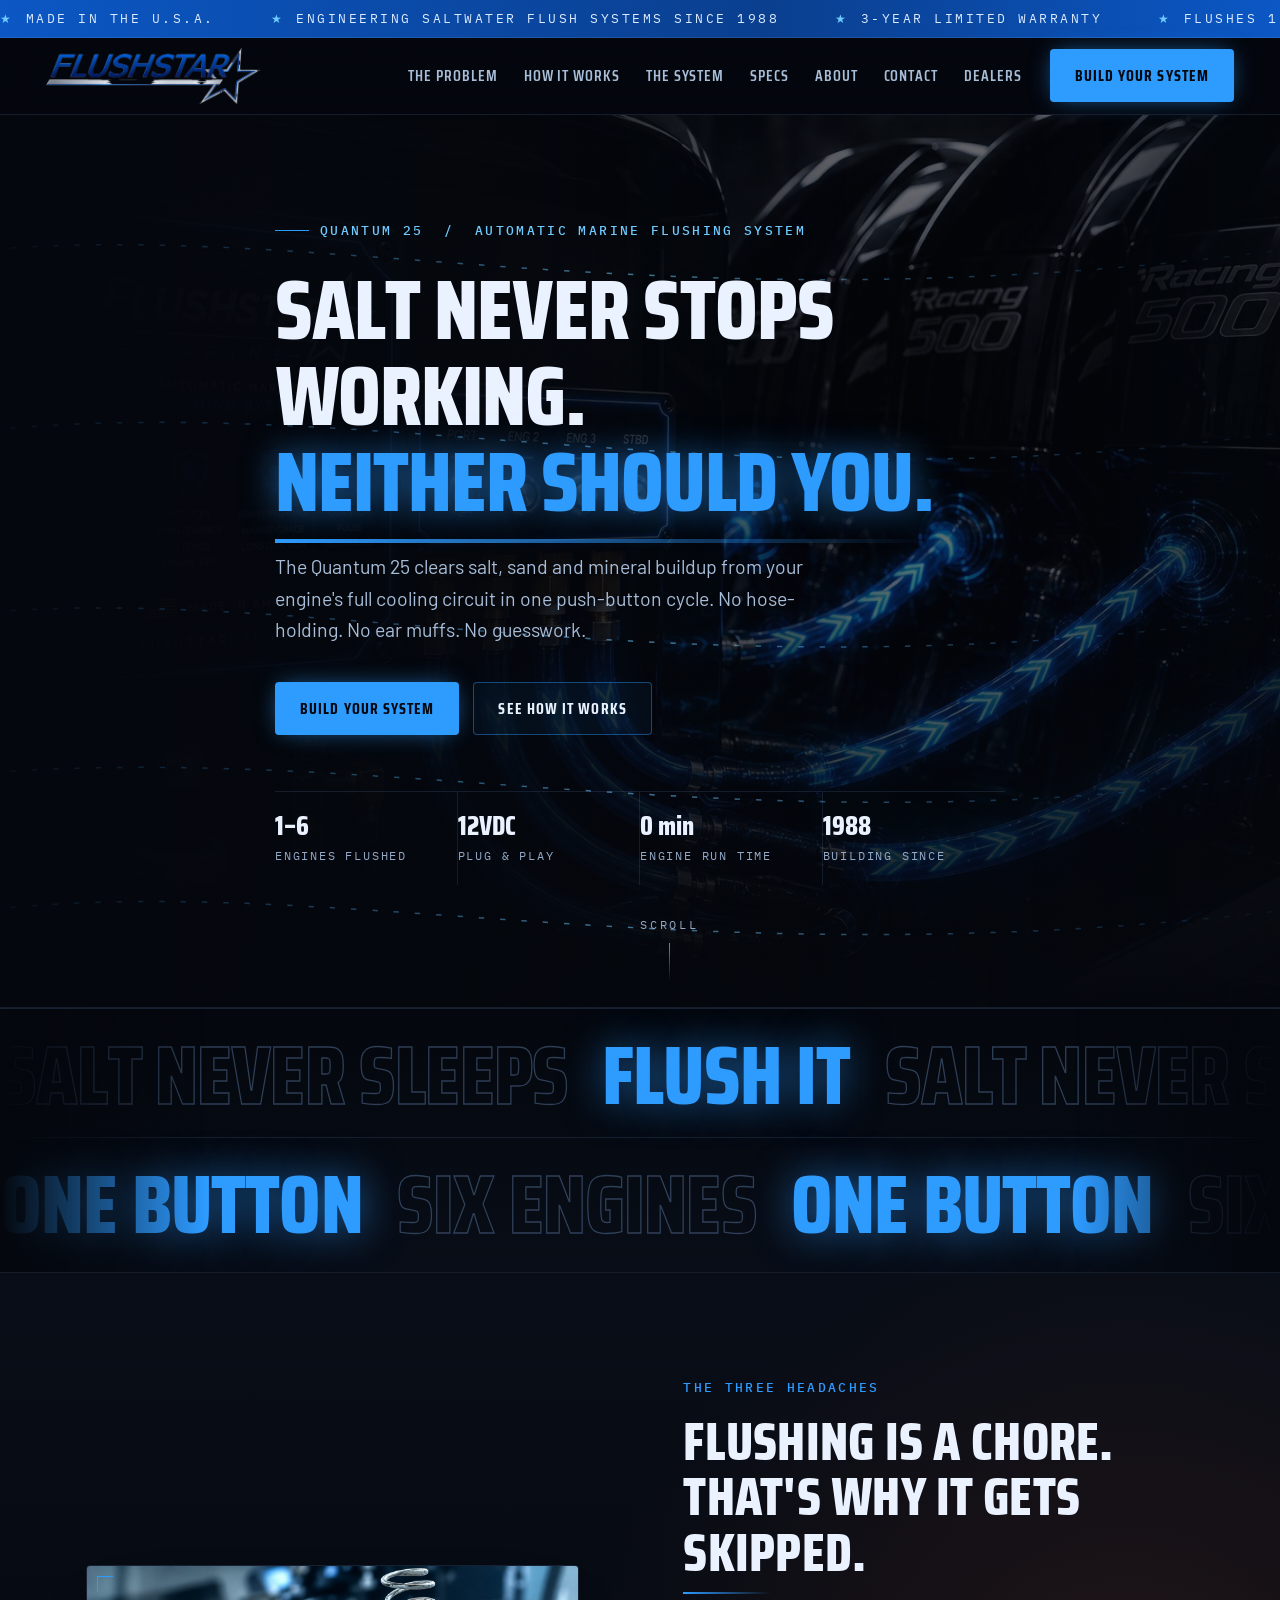
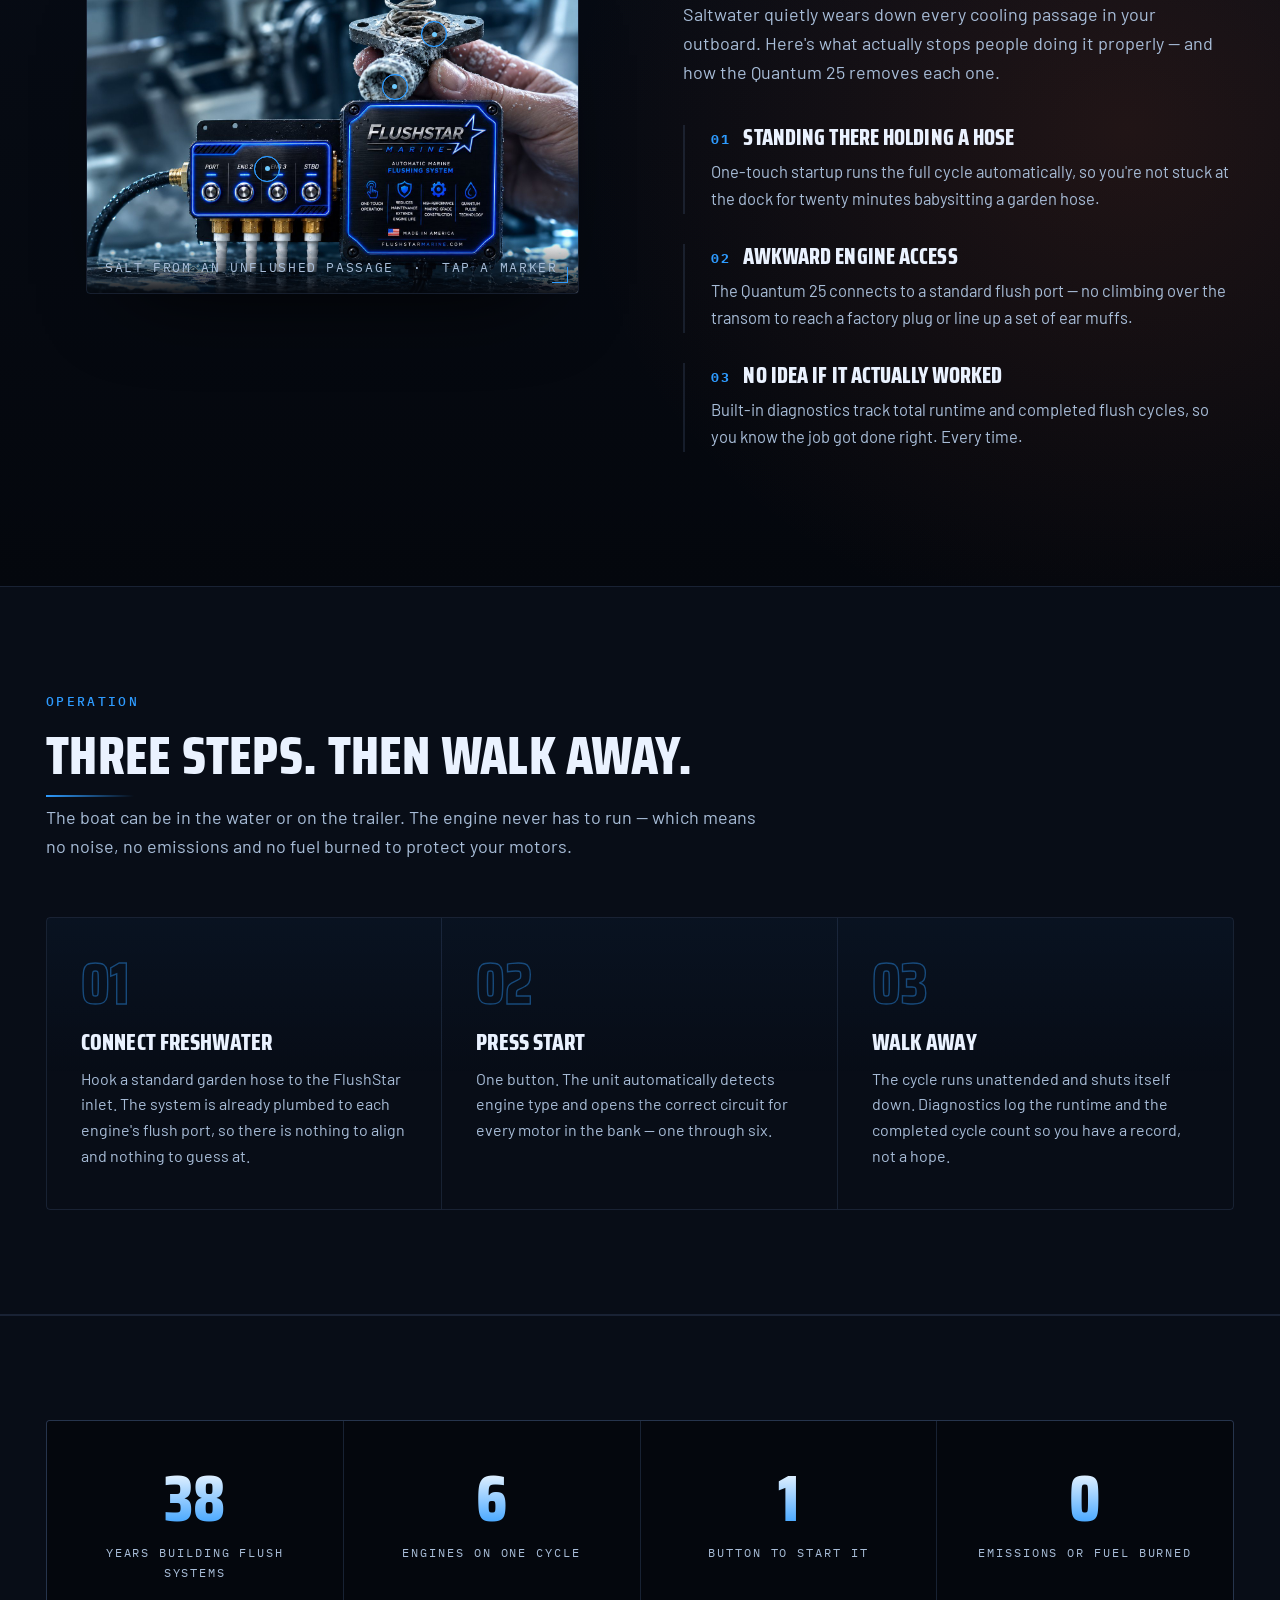
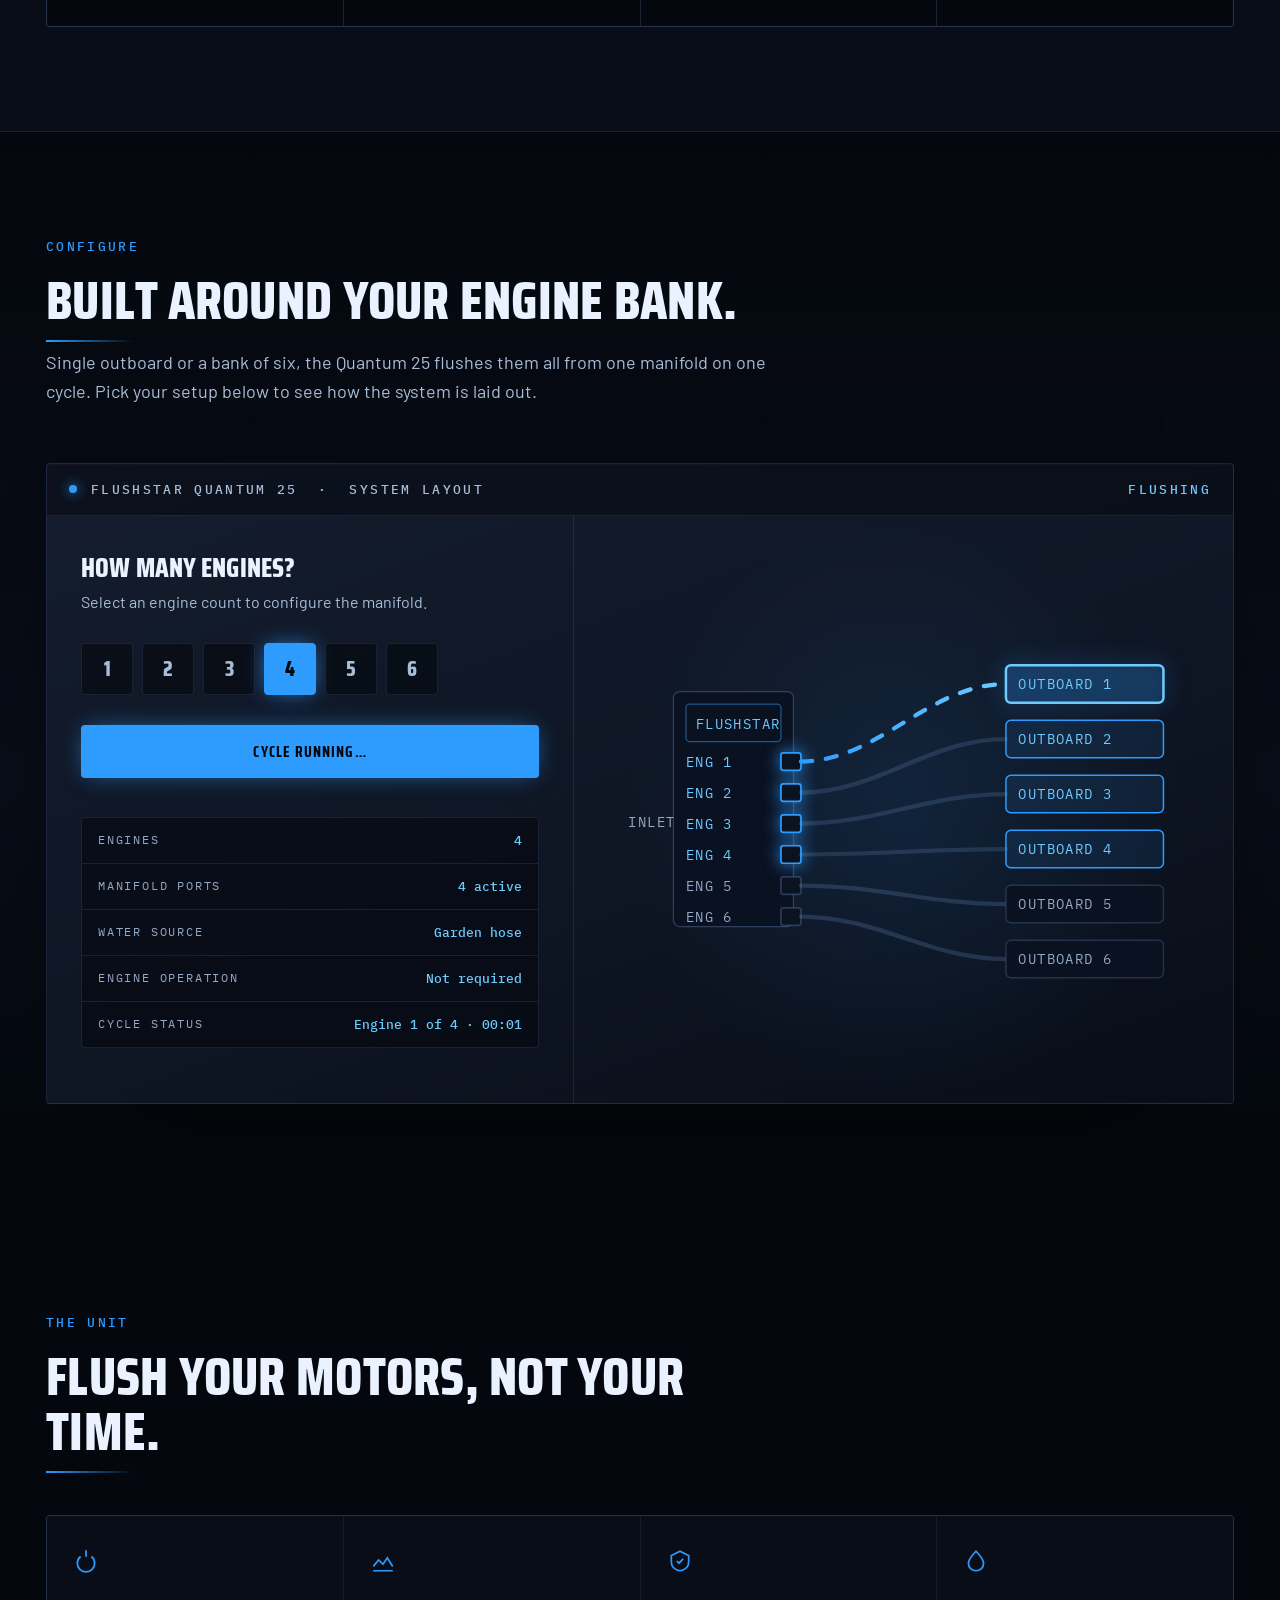
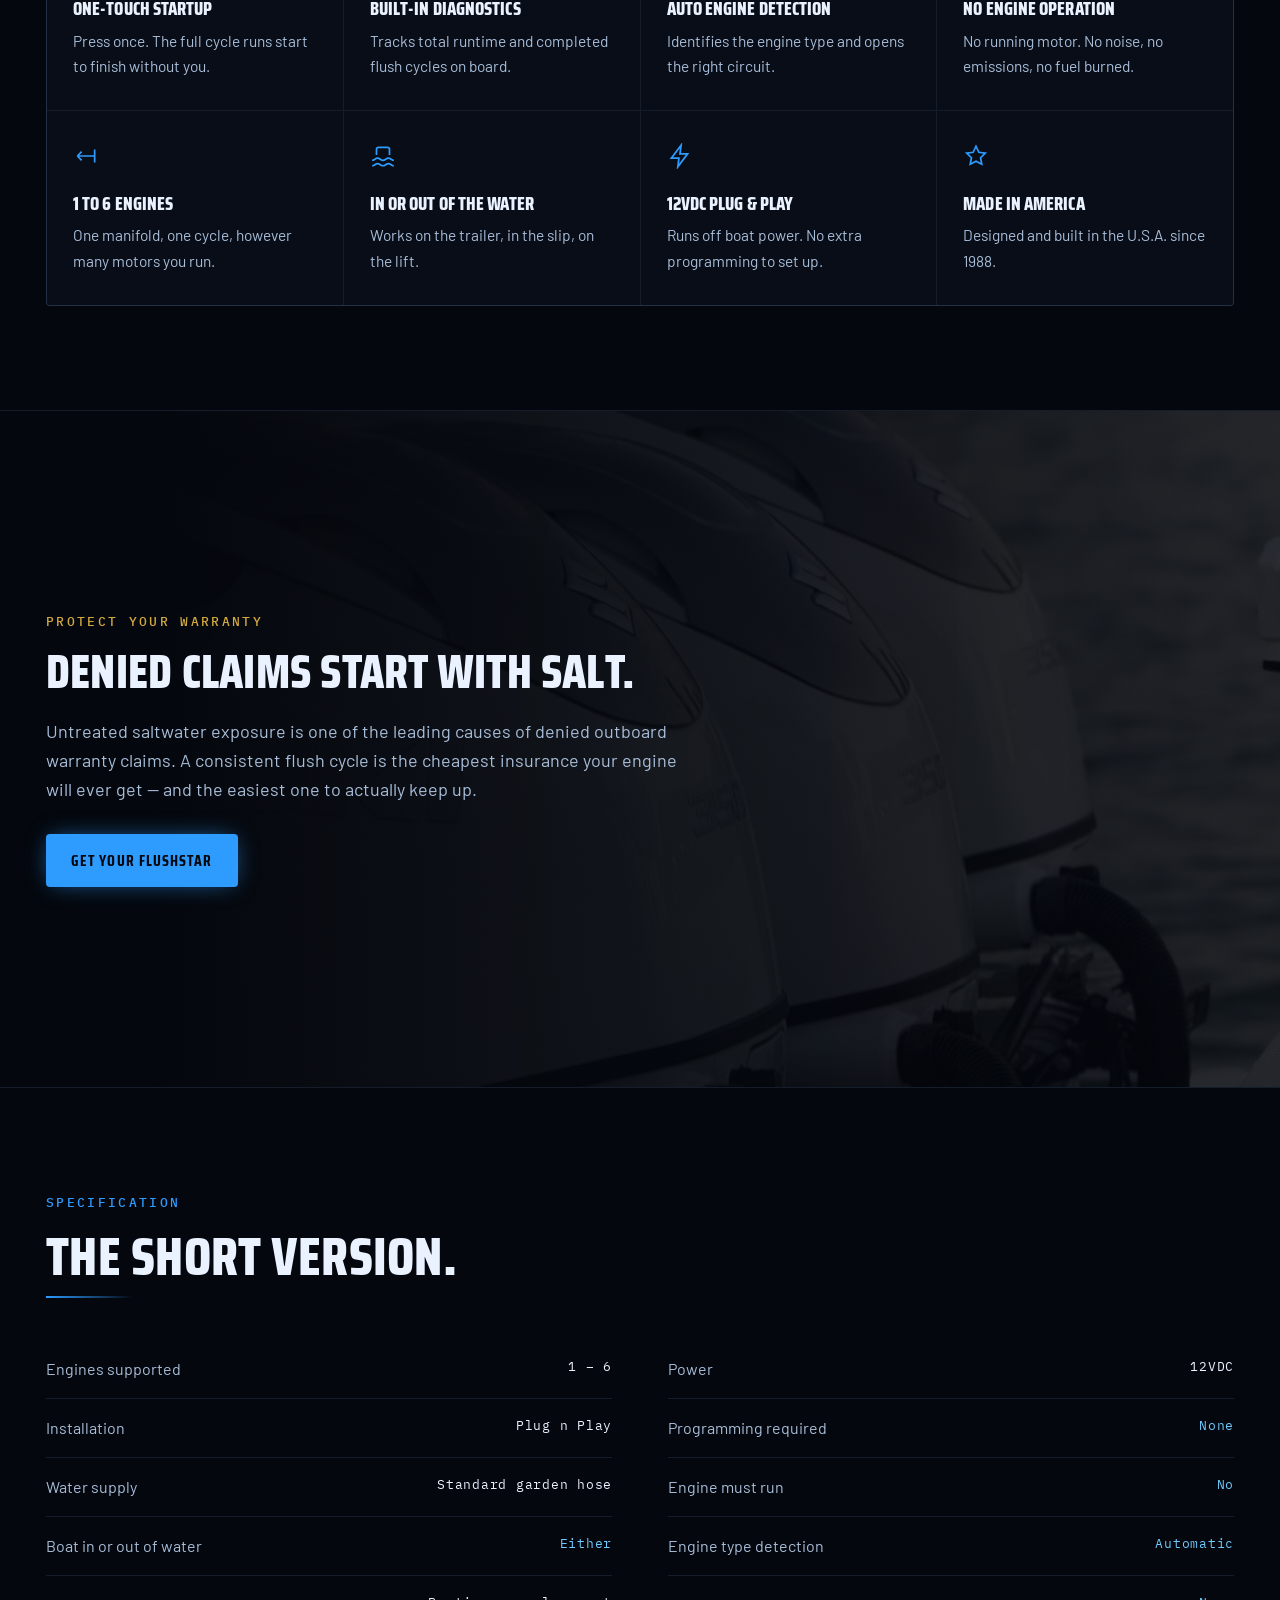
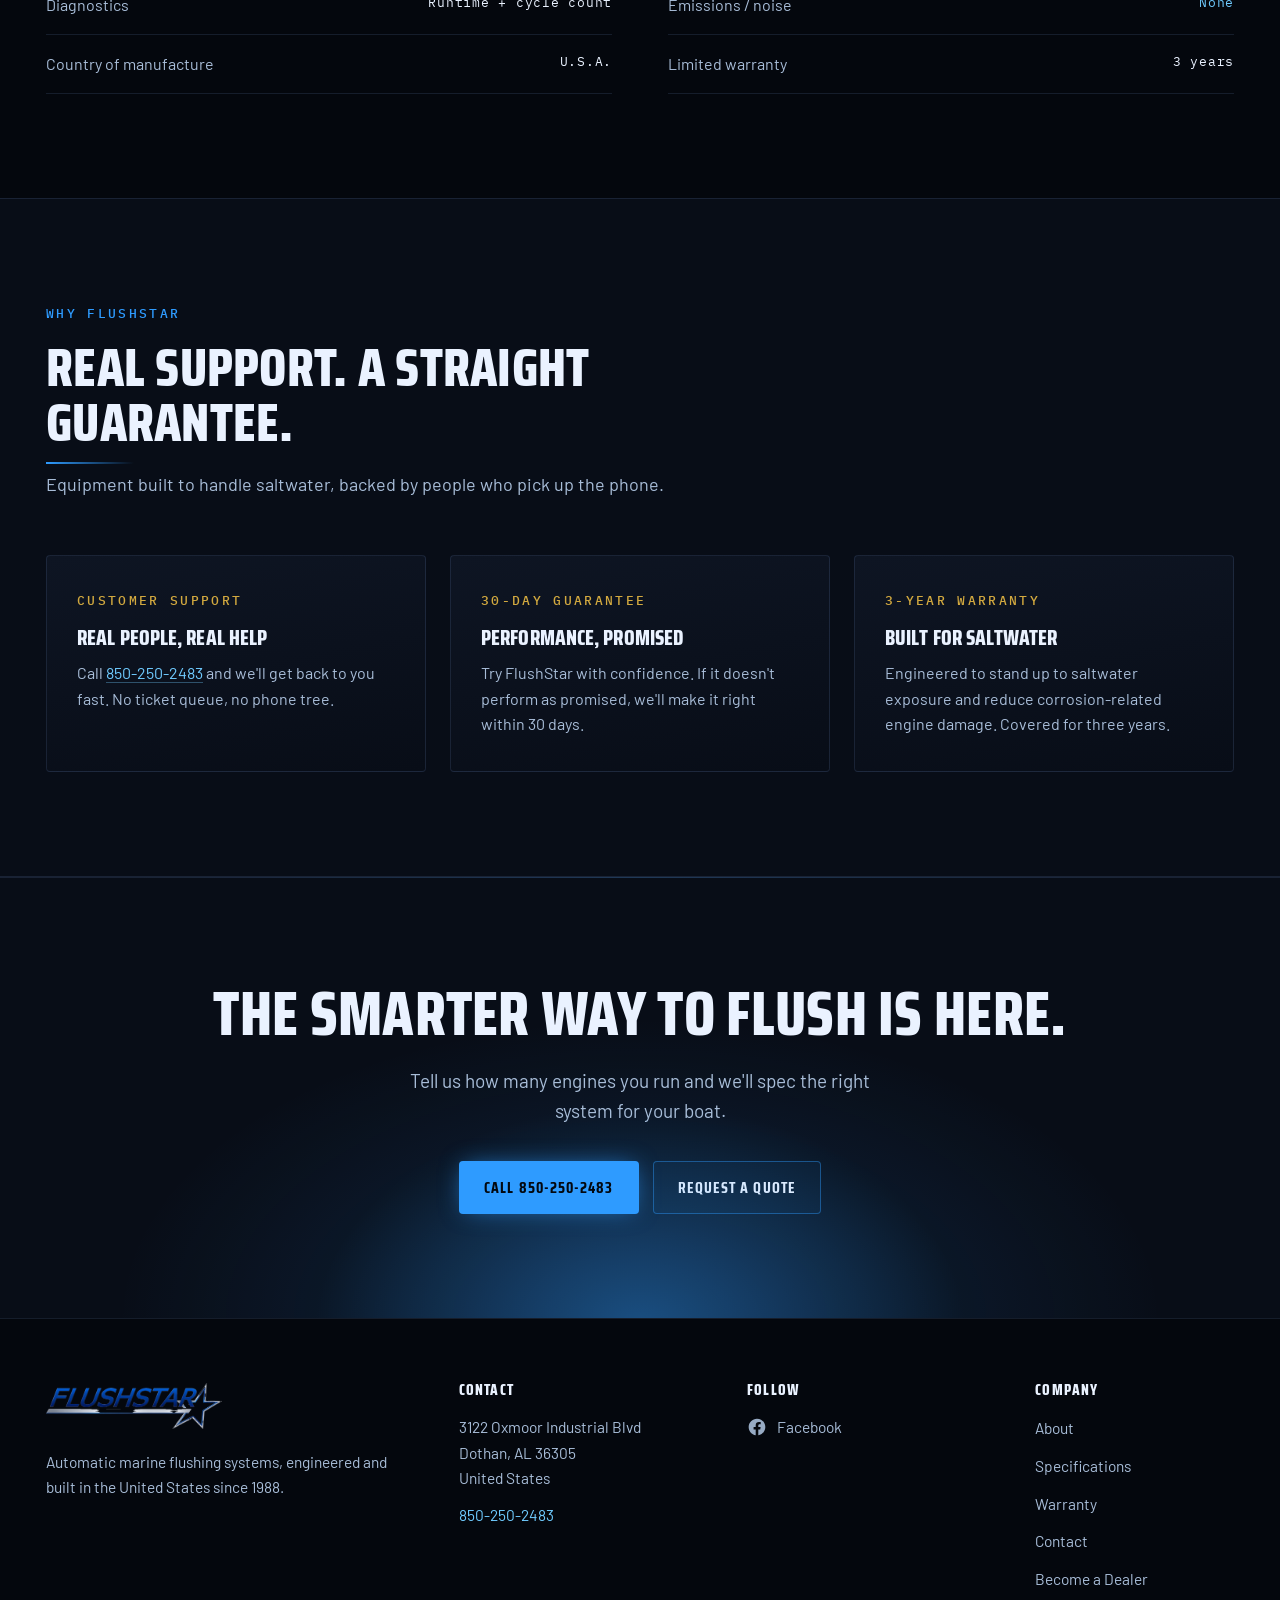
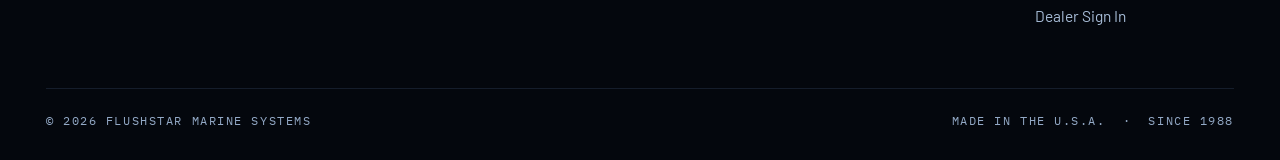
==== index.html @ 6db4da15 "Add Facebook to the footer Owner sent a Facebook link. Added as a Follow column with the icon inline" ====
<!DOCTYPE html>
<html lang="en">
<head>
<meta charset="utf-8">
<meta name="viewport" content="width=device-width,initial-scale=1">
<title>FlushStar Marine Systems | Automatic Outboard Flushing System</title>
<meta name="description" content="Outboard engine flushing system. One push-button cycle clears salt from the cooling circuit of up to 6 engines. No engine run time. Made in the U.S.A.">
<link rel="icon" href="/favicon.ico" sizes="any">
<link rel="icon" type="image/png" sizes="32x32" href="/img/icon-32.png">
<link rel="icon" type="image/png" sizes="16x16" href="/img/icon-16.png">
<link rel="apple-touch-icon" sizes="180x180" href="/img/icon-180.png">

<link rel="canonical" href="https://www.flushstarmarine.com/">

<!-- Link preview (Open Graph / Twitter) -->
<meta property="og:type" content="website">
<meta property="og:site_name" content="FlushStar Marine Systems">
<meta property="og:url" content="https://www.flushstarmarine.com/">
<meta property="og:title" content="FlushStar Marine Systems | Automatic Marine Flushing System">
<meta property="og:description" content="The Quantum 25 clears salt, sand and mineral buildup from your outboard's full cooling circuit in one push-button cycle. Flushes 1 to 6 engines. Made in the U.S.A. since 1988.">
<meta property="og:image" content="https://www.flushstarmarine.com/og-image.jpg">
<meta property="og:image:secure_url" content="https://www.flushstarmarine.com/og-image.jpg">
<meta property="og:image:type" content="image/jpeg">
<meta property="og:image:width" content="1200">
<meta property="og:image:height" content="630">
<meta property="og:image:alt" content="FlushStar Marine Systems - Automatic Marine Flushing System">
<meta name="twitter:card" content="summary_large_image">
<meta name="twitter:title" content="FlushStar Marine Systems | Automatic Marine Flushing System">
<meta name="twitter:description" content="One push-button cycle clears salt, sand and mineral buildup from up to six outboards. Made in the U.S.A. since 1988.">
<meta name="twitter:image" content="https://www.flushstarmarine.com/og-image.jpg">
<meta name="theme-color" content="#04070D">

<link rel="preconnect" href="https://fonts.googleapis.com">
<link rel="preconnect" href="https://fonts.gstatic.com" crossorigin>
<link href="https://fonts.googleapis.com/css2?family=Saira+Condensed:wght@500;600;700;800&family=Barlow:wght@400;500;600&family=IBM+Plex+Mono:wght@400;500;600&display=swap" rel="stylesheet">
<link rel="stylesheet" href="style.css">
</head>
<body>
<div class="progress" id="progress"></div>
<div class="grid-bg"></div><div class="noise"></div>

<div class="ticker">
  <div class="ticker-in">
    <span>Made in the U.S.A.</span><span>Engineering saltwater flush systems since 1988</span>
    <span>3-year limited warranty</span><span>Flushes 1 to 6 engines</span>
    <span>12VDC plug &amp; play</span><span>No engine operation required</span>
    <span>Made in the U.S.A.</span><span>Engineering saltwater flush systems since 1988</span>
    <span>3-year limited warranty</span><span>Flushes 1 to 6 engines</span>
    <span>12VDC plug &amp; play</span><span>No engine operation required</span>
  </div>
</div>

<header>
  <div class="wrap nav">
    <a class="logo" href="#top"><img src="img/logo.png" alt="FlushStar Marine Systems"></a>
    <button class="burger" id="burger" aria-label="Menu" aria-expanded="false"><span></span><span></span><span></span></button>
    <nav class="nav-links" id="navlinks">
      <a href="#problem">The Problem</a>
      <a href="#how">How It Works</a>
      <a href="#system">The System</a>
      <a href="#specs">Specs</a>
      <a href="about.html">About</a>
      <a href="#contact">Contact</a>
      <a href="dealer-apply.php">Dealers</a>
    </nav>
    <a class="btn btn-primary" href="#contact">Build Your System</a>
  </div>
</header>

<main id="top">

<!-- HERO -->
<section class="hero" style="padding:0">
  <div class="hero-img"><img src="img/manifold.jpg" alt="FlushStar Quantum 25 manifold connected to a bank of outboard engines"></div>
  <svg class="flowlines" viewBox="0 0 1200 800" preserveAspectRatio="none" aria-hidden="true">
    <defs><linearGradient id="fl" x1="0" y1="0" x2="1" y2="0">
      <stop offset="0%" stop-color="#2E9BFF" stop-opacity="0"/>
      <stop offset="50%" stop-color="#6FCBFF"/>
      <stop offset="100%" stop-color="#2E9BFF" stop-opacity="0"/></linearGradient></defs>
    <path d="M-50 130 C 300 90, 620 210, 1250 120"/>
    <path d="M-50 300 C 340 250, 700 380, 1250 290"/>
    <path d="M-50 470 C 280 430, 660 560, 1250 460"/>
    <path d="M-50 620 C 360 580, 720 700, 1250 610"/>
    <path d="M-50 750 C 300 700, 640 820, 1250 740"/>
  </svg>
  <div class="wrap">
    <div class="hero-in">
      <span class="eyebrow mono">Quantum 25 &nbsp;/&nbsp; Automatic Marine Flushing System</span>
      <h1 id="h1">Salt never stops working.<br><em>Neither should you.</em></h1>
      <p class="lede">The Quantum 25 clears salt, sand and mineral buildup from your engine's full cooling
        circuit in one push-button cycle. No hose-holding. No ear muffs. No guesswork.</p>
      <div class="hero-cta">
        <a class="btn btn-primary" href="#contact">Build Your System</a>
        <a class="btn btn-ghost" href="#how">See How It Works</a>
      </div>
      <div class="spec-strip">
        <div><b>1&ndash;6</b><small>Engines flushed</small></div>
        <div><b>12VDC</b><small>Plug &amp; play</small></div>
        <div><b>0 min</b><small>Engine run time</small></div>
        <div><b>1988</b><small>Building since</small></div>
      </div>
    </div>
  </div>
  <div class="cue"><span>Scroll</span><i></i></div>
</section>

<!-- KINETIC BAND -->
<section class="kinetic" aria-hidden="true">
  <div class="kin-row kin-a">
    <b>Salt never sleeps</b><b class="kin-hot">Flush it</b><b>Salt never sleeps</b><b class="kin-hot">Flush it</b>
    <b>Salt never sleeps</b><b class="kin-hot">Flush it</b><b>Salt never sleeps</b><b class="kin-hot">Flush it</b>
  </div>
  <div class="kin-row kin-b" style="border-top:1px solid var(--line);margin-top:-6px">
    <b class="kin-hot">One button</b><b>Six engines</b><b class="kin-hot">One button</b><b>Six engines</b>
    <b class="kin-hot">One button</b><b>Six engines</b><b class="kin-hot">One button</b><b>Six engines</b>
  </div>
</section>

<!-- PROBLEM -->
<section class="problem" id="problem">
  <div class="wrap">
    <div class="split">
      <figure class="figure rv" id="corrFig">
        <span class="corner tl"></span><span class="corner br"></span>
        <img src="img/unit-corrosion.jpg" alt="A salt-encrusted thermostat housing held beside a FlushStar unit">
        <button class="hot" style="left:68%;top:17%" data-i="0" aria-expanded="false"
                aria-label="What salt buildup looks like"><i></i></button>
        <button class="hot" style="left:60%;top:33%" data-i="1" aria-expanded="false"
                aria-label="A blocked cooling passage"><i></i></button>
        <button class="hot" style="left:34%;top:58%" data-i="2" aria-expanded="false"
                aria-label="The FlushStar manifold"><i></i></button>
        <div class="hot-note" id="hotNote" style="left:5%;top:6%"></div>
        <figcaption id="corrCap">Salt from an unflushed passage &nbsp;&middot;&nbsp; tap a marker</figcaption>
      </figure>
      <div class="rv">
        <div class="sec-head" style="margin-bottom:38px">
          <span class="mono">The three headaches</span>
          <h2>Flushing is a chore.<br>That's why it gets skipped.</h2>
          <p>Saltwater quietly wears down every cooling passage in your outboard. Here's what
             actually stops people doing it properly &mdash; and how the Quantum 25 removes each one.</p>
        </div>
        <div class="pain">
          <h3><span>01</span>Standing there holding a hose</h3>
          <p>One-touch startup runs the full cycle automatically, so you're not stuck at the dock
             for twenty minutes babysitting a garden hose.</p>
        </div>
        <div class="pain">
          <h3><span>02</span>Awkward engine access</h3>
          <p>The Quantum 25 connects to a standard flush port &mdash; no climbing over the transom
             to reach a factory plug or line up a set of ear muffs.</p>
        </div>
        <div class="pain">
          <h3><span>03</span>No idea if it actually worked</h3>
          <p>Built-in diagnostics track total runtime and completed flush cycles, so you know the
             job got done right. Every time.</p>
        </div>
      </div>
    </div>
  </div>
</section>

<!-- HOW -->
<section class="how" id="how">
  <div class="wrap">
    <div class="sec-head rv">
      <span class="mono">Operation</span>
      <h2>Three steps. Then walk away.</h2>
      <p>The boat can be in the water or on the trailer. The engine never has to run &mdash;
         which means no noise, no emissions and no fuel burned to protect your motors.</p>
    </div>
    <div class="steps stagger rv">
      <div class="step">
        <span class="num">01</span>
        <h3>Connect freshwater</h3>
        <p>Hook a standard garden hose to the FlushStar inlet. The system is already plumbed to
           each engine's flush port, so there is nothing to align and nothing to guess at.</p>
      </div>
      <div class="step">
        <span class="num">02</span>
        <h3>Press start</h3>
        <p>One button. The unit automatically detects engine type and opens the correct circuit
           for every motor in the bank &mdash; one through six.</p>
      </div>
      <div class="step">
        <span class="num">03</span>
        <h3>Walk away</h3>
        <p>The cycle runs unattended and shuts itself down. Diagnostics log the runtime and the
           completed cycle count so you have a record, not a hope.</p>
      </div>
    </div>
  </div>
</section>

<!-- STATS -->
<section class="stats">
  <div class="wrap">
    <div class="stat-grid stagger rv">
      <div class="stat"><b data-count="38" data-since="1988" data-suffix="">0</b><small>Years building flush systems</small></div>
      <div class="stat"><b data-count="6" data-suffix="">0</b><small>Engines on one cycle</small></div>
      <div class="stat"><b data-count="1" data-suffix="">0</b><small>Button to start it</small></div>
      <div class="stat"><b data-count="0" data-suffix="">0</b><small>Emissions or fuel burned</small></div>
    </div>
  </div>
</section>

<!-- CONFIGURATOR -->
<section class="config" id="system">
  <div class="wrap">
    <div class="sec-head rv">
      <span class="mono">Configure</span>
      <h2>Built around your engine bank.</h2>
      <p>Single outboard or a bank of six, the Quantum 25 flushes them all from one manifold on one
         cycle. Pick your setup below to see how the system is laid out.</p>
    </div>

    <div class="panel rv">
      <div class="panel-top">
        <span class="led"></span>
        <span class="mono">FlushStar Quantum 25 &nbsp;&middot;&nbsp; System Layout</span>
        <span class="mono right" id="statusText">Ready</span>
      </div>
      <div class="panel-body">
        <div class="panel-ctrl">
          <h3>How many engines?</h3>
          <p>Select an engine count to configure the manifold.</p>
          <div class="dial" id="dial" role="group" aria-label="Engine count"></div>
          <button class="btn btn-primary" id="runBtn" style="width:100%;justify-content:center;margin-bottom:22px">
            Run Flush Cycle
          </button>
          <dl class="readout">
            <div><dt>Engines</dt><dd id="rEng">4</dd></div>
            <div><dt>Manifold ports</dt><dd id="rPorts">4 active</dd></div>
            <div><dt>Water source</dt><dd class="yes">Garden hose</dd></div>
            <div><dt>Engine operation</dt><dd class="yes">Not required</dd></div>
            <div><dt>Cycle status</dt><dd id="rStatus">Standby</dd></div>
          </dl>
        </div>
        <div class="panel-vis">
          <svg viewBox="0 0 460 320" role="img" aria-label="Diagram of the FlushStar manifold feeding each engine">
            <defs>
              <linearGradient id="flowgrad" x1="0" y1="0" x2="1" y2="0">
                <stop offset="0%" stop-color="#2E9BFF"/><stop offset="100%" stop-color="#6FCBFF"/>
              </linearGradient>
            </defs>
            <!-- inlet -->
            <path class="hose on" d="M16 184 L46 184"/>
            <text class="port-label" x="10" y="174">INLET</text>
            <!-- controller body -->
            <rect x="46" y="66" width="96" height="188" rx="5" fill="#0A1120" stroke="rgba(126,166,222,.3)"/>
            <rect x="56" y="76" width="76" height="30" rx="3" fill="none" stroke="rgba(46,155,255,.5)"/>
            <text class="port-label on" x="64" y="96">FLUSHSTAR</text>
            <g id="ports"></g>
            <g id="hoses"></g>
            <g id="engines"></g>
          </svg>
        </div>
      </div>
    </div>
  </div>
</section>

<!-- FEATURES -->
<section>
  <div class="wrap">
    <div class="sec-head rv">
      <span class="mono">The unit</span>
      <h2>Flush your motors, not your time.</h2>
    </div>
    <div class="feat-grid stagger rv">
      <div class="feat">
        <svg viewBox="0 0 24 24"><path d="M12 2v6M12 22a8 8 0 0 0 8-8 8 8 0 0 0-3-6.2M7 7.8A8 8 0 0 0 4 14a8 8 0 0 0 8 8"/></svg>
        <h3>One-touch startup</h3><p>Press once. The full cycle runs start to finish without you.</p>
      </div>
      <div class="feat">
        <svg viewBox="0 0 24 24"><path d="M3 17l5-6 4 4 4-6 5 8M3 21h18"/></svg>
        <h3>Built-in diagnostics</h3><p>Tracks total runtime and completed flush cycles on board.</p>
      </div>
      <div class="feat">
        <svg viewBox="0 0 24 24"><path d="M12 3l8 4v6c0 4.4-3.4 7.4-8 8-4.6-.6-8-3.6-8-8V7z"/><path d="M9 12l2 2 4-4"/></svg>
        <h3>Auto engine detection</h3><p>Identifies the engine type and opens the right circuit.</p>
      </div>
      <div class="feat">
        <svg viewBox="0 0 24 24"><path d="M12 21c-3.9 0-7-3-7-6.7C5 10 12 3 12 3s7 7 7 11.3C19 18 15.9 21 12 21z"/></svg>
        <h3>No engine operation</h3><p>No running motor. No noise, no emissions, no fuel burned.</p>
      </div>
      <div class="feat">
        <svg viewBox="0 0 24 24"><path d="M4 12h16M4 12l4-4M4 12l4 4M20 6v12"/></svg>
        <h3>1 to 6 engines</h3><p>One manifold, one cycle, however many motors you run.</p>
      </div>
      <div class="feat">
        <svg viewBox="0 0 24 24"><path d="M2 16c2 0 3-2 5-2s3 2 5 2 3-2 5-2 3 2 5 2M2 21c2 0 3-2 5-2s3 2 5 2 3-2 5-2 3 2 5 2M6 11V6a2 2 0 0 1 2-2h8a2 2 0 0 1 2 2v5"/></svg>
        <h3>In or out of the water</h3><p>Works on the trailer, in the slip, on the lift.</p>
      </div>
      <div class="feat">
        <svg viewBox="0 0 24 24"><path d="M13 2L4 14h7l-1 8 9-12h-7z"/></svg>
        <h3>12VDC plug &amp; play</h3><p>Runs off boat power. No extra programming to set up.</p>
      </div>
      <div class="feat">
        <svg viewBox="0 0 24 24"><path d="M12 3l2.6 5.6 6 .8-4.4 4.2 1.1 6L12 16.8 6.7 19.6l1.1-6L3.4 9.4l6-.8z"/></svg>
        <h3>Made in America</h3><p>Designed and built in the U.S.A. since 1988.</p>
      </div>
    </div>
  </div>
</section>

<!-- WARRANTY BAND -->
<section class="band">
  <div class="band-img"><img src="img/outboards.jpg" alt="A triple outboard installation on the water"></div>
  <div class="wrap">
    <div class="band-in rv">
      <span class="mono" style="color:var(--brass);display:block;margin-bottom:16px">Protect your warranty</span>
      <h2>Denied claims start with salt.</h2>
      <p>Untreated saltwater exposure is one of the leading causes of denied outboard warranty
         claims. A consistent flush cycle is the cheapest insurance your engine will ever get &mdash;
         and the easiest one to actually keep up.</p>
      <a class="btn btn-primary" href="#contact">Get Your FlushStar</a>
    </div>
  </div>
</section>

<!-- SPECS -->
<section id="specs">
  <div class="wrap">
    <div class="sec-head rv">
      <span class="mono">Specification</span>
      <h2>The short version.</h2>
    </div>
    <div class="specs rv">
      <dl>
        <div class="spec-row"><dt>Engines supported</dt><dd>1 &ndash; 6</dd></div>
        <div class="spec-row"><dt>Power</dt><dd>12VDC</dd></div>
        <div class="spec-row"><dt>Installation</dt><dd>Plug n Play</dd></div>
        <div class="spec-row"><dt>Programming required</dt><dd class="yes">None</dd></div>
        <div class="spec-row"><dt>Water supply</dt><dd>Standard garden hose</dd></div>
        <div class="spec-row"><dt>Engine must run</dt><dd class="yes">No</dd></div>
      </dl>
      <dl>
        <div class="spec-row"><dt>Boat in or out of water</dt><dd class="yes">Either</dd></div>
        <div class="spec-row"><dt>Engine type detection</dt><dd class="yes">Automatic</dd></div>
        <div class="spec-row"><dt>Diagnostics</dt><dd>Runtime + cycle count</dd></div>
        <div class="spec-row"><dt>Emissions / noise</dt><dd class="yes">None</dd></div>
        <div class="spec-row"><dt>Country of manufacture</dt><dd>U.S.A.</dd></div>
        <div class="spec-row"><dt>Limited warranty</dt><dd>3 years</dd></div>
      </dl>
    </div>
  </div>
</section>

<!-- TRUST -->
<section class="how" id="contact">
  <div class="wrap">
    <div class="sec-head rv">
      <span class="mono">Why FlushStar</span>
      <h2>Real support. A straight guarantee.</h2>
      <p>Equipment built to handle saltwater, backed by people who pick up the phone.</p>
    </div>
    <div class="trust stagger rv">
      <div class="tcard">
        <span class="mono">Customer support</span>
        <h3>Real people, real help</h3>
        <p>Call <a href="tel:8502502483">850-250-2483</a> and we'll get back to you fast.
           No ticket queue, no phone tree.</p>
      </div>
      <div class="tcard">
        <span class="mono">30-day guarantee</span>
        <h3>Performance, promised</h3>
        <p>Try FlushStar with confidence. If it doesn't perform as promised, we'll make it right
           within 30 days.</p>
      </div>
      <div class="tcard">
        <span class="mono">3-year warranty</span>
        <h3>Built for saltwater</h3>
        <p>Engineered to stand up to saltwater exposure and reduce corrosion-related engine
           damage. Covered for three years.</p>
      </div>
    </div>
  </div>
</section>

<!-- CTA -->
<section class="cta">
  <div class="wrap">
    <div class="rv">
      <h2>The smarter way to flush is here.</h2>
      <p>Tell us how many engines you run and we'll spec the right system for your boat.</p>
      <div class="cta-row">
        <a class="btn btn-primary" href="tel:8502502483">Call 850-250-2483</a>
        <a class="btn btn-ghost" href="#top">Request a Quote</a>
      </div>
    </div>
  </div>
</section>

</main>

<footer>
  <div class="wrap">
    <div class="f-grid">
      <div>
        <img class="flogo" src="img/logo.png" alt="FlushStar Marine Systems">
        <p>Automatic marine flushing systems, engineered and built in the United States since 1988.</p>
      </div>
      <div>
        <h4>Contact</h4>
        <p>3122 Oxmoor Industrial Blvd<br>Dothan, AL 36305<br>United States</p>
        <p style="margin-top:12px"><a href="tel:8502502483" style="color:var(--volt-hot)">850-250-2483</a></p>
      </div>
      <div>
        <h4>Follow</h4>
        <ul class="social">
          <li>
            <a href="https://www.facebook.com/share/1eUrutdsdH/" rel="noopener" target="_blank"
               aria-label="FlushStar Marine Systems on Facebook">
              <svg viewBox="0 0 24 24" width="20" height="20" aria-hidden="true" focusable="false">
                <path fill="currentColor" d="M22 12.06C22 6.5 17.52 2 12 2S2 6.5 2 12.06c0 5 3.66 9.15 8.44 9.94v-7.03H7.9v-2.91h2.54V9.85c0-2.52 1.5-3.91 3.77-3.91 1.09 0 2.24.2 2.24.2v2.46h-1.26c-1.24 0-1.63.78-1.63 1.57v1.89h2.78l-.44 2.91h-2.34V22c4.78-.79 8.44-4.94 8.44-9.94Z"/>
              </svg>
              <span>Facebook</span>
            </a>
          </li>
        </ul>
      </div>
      <div>
        <h4>Company</h4>
        <ul>
          <li><a href="about.html">About</a></li>
          <li><a href="#specs">Specifications</a></li>
          <li><a href="#contact">Warranty</a></li>
          <li><a href="#contact">Contact</a></li>
          <li><a href="dealer-apply.php">Become a Dealer</a></li>
          <li><a href="dealer/login.php">Dealer Sign In</a></li>
        </ul>
      </div>
    </div>
    <div class="f-bot">
      <span>&copy; 2026 FlushStar Marine Systems</span>
      <span>Made in the U.S.A. &nbsp;&middot;&nbsp; Since 1988</span>
    </div>
  </div>
</footer>

<script>
/* ---- mobile nav ---- */
var burger=document.getElementById('burger'),nl=document.getElementById('navlinks');
burger.addEventListener('click',function(){
  var open=nl.classList.toggle('open');
  burger.setAttribute('aria-expanded',open?'true':'false');
});
nl.addEventListener('click',function(e){if(e.target.tagName==='A')nl.classList.remove('open');});

/* ---- scroll reveal ---- */
var io=new IntersectionObserver(function(es){
  es.forEach(function(e){if(e.isIntersecting){e.target.classList.add('in');io.unobserve(e.target);}});
},{threshold:.12,rootMargin:'0px 0px -8% 0px'});
document.querySelectorAll('.rv, .sec-head').forEach(function(el){io.observe(el);});

var REDUCED=window.matchMedia('(prefers-reduced-motion: reduce)').matches;

/* ---- scroll progress ---- */
var prog=document.getElementById('progress'), ticking=false;
function onScroll(){
  var st=window.pageYOffset||document.documentElement.scrollTop;
  var max=document.documentElement.scrollHeight-window.innerHeight;
  prog.style.width=(max>0?(st/max)*100:0)+'%';
  ticking=false;
}
window.addEventListener('scroll',function(){
  if(!ticking){ticking=true;requestAnimationFrame(onScroll);}
},{passive:true});
onScroll();

/* ---- headline word-by-word reveal ---- */
(function(){
  var h=document.getElementById('h1'); if(!h||REDUCED)return;
  var i=0;
  function wrap(node){
    var out=[];
    [].slice.call(node.childNodes).forEach(function(n){
      if(n.nodeType===3){
        var frag=document.createDocumentFragment();
        n.textContent.split(/(\s+)/).forEach(function(t){
          if(!t.trim()){frag.appendChild(document.createTextNode(t));return;}
          var s=document.createElement('span');
          s.className='w'; s.textContent=t;
          s.style.animationDelay=(0.12+i*0.055).toFixed(3)+'s'; i++;
          frag.appendChild(s);
        });
        out.push([n,frag]);
      } else if(n.nodeType===1 && n.tagName!=='BR'){ wrap(n); }
    });
    out.forEach(function(pair){node.replaceChild(pair[1],pair[0]);});
  }
  wrap(h);
})();

/* ---- count-up stats ---- */
var cio=new IntersectionObserver(function(es){
  es.forEach(function(e){
    if(!e.isIntersecting)return;
    cio.unobserve(e.target);
    var b=e.target, target=parseInt(b.dataset.count,10), t0=null, DUR=1250;
    if(REDUCED||target===0){b.textContent=target;return;}
    function step(ts){
      if(!t0)t0=ts;
      var p=Math.min((ts-t0)/DUR,1);
      var eased=1-Math.pow(1-p,3);
      b.textContent=Math.round(target*eased);
      if(p<1)requestAnimationFrame(step);
    }
    requestAnimationFrame(step);
  });
},{threshold:.6});
document.querySelectorAll('.stat b[data-count]').forEach(function(b){cio.observe(b);});

/* ---- corrosion hotspots ---- */
(function(){
  var NOTES=[
    ['Salt buildup','This is what comes out of a cooling passage that never gets flushed. Every trip in salt water adds another layer.'],
    ['A blocked passage','Once the mineral crust closes the passage, coolant stops moving and the powerhead starts running hot.'],
    ['The fix','The Quantum 25 pushes fresh water through that entire circuit on one push-button cycle, before any of it can set.']
  ];
  var note=document.getElementById('hotNote');
  var hots=[].slice.call(document.querySelectorAll('#corrFig .hot'));
  if(!note||!hots.length)return;
  var openIdx=-1;
  function close(){
    openIdx=-1; note.classList.remove('show');
    hots.forEach(function(h){h.setAttribute('aria-expanded','false');});
  }
  hots.forEach(function(h){
    h.addEventListener('click',function(ev){
      ev.stopPropagation();
      var i=+h.dataset.i;
      if(openIdx===i){close();return;}
      close(); openIdx=i;
      note.innerHTML='<b>'+NOTES[i][0]+'</b>'+NOTES[i][1];
      note.classList.add('show');
      h.setAttribute('aria-expanded','true');
    });
  });
  document.addEventListener('click',function(){if(openIdx>-1)close();});
  document.addEventListener('keydown',function(e){if(e.key==='Escape')close();});
})();

/* ---- feature card cursor glow ---- */
document.querySelectorAll('.feat').forEach(function(f){
  f.addEventListener('mousemove',function(e){
    var r=f.getBoundingClientRect();
    f.style.setProperty('--mx',(e.clientX-r.left)+'px');
    f.style.setProperty('--my',(e.clientY-r.top)+'px');
  });
});

/* Any counter carrying data-since works its own value out from the current
   year, so "38 years" rolls over to 39 in January without anyone editing a file. */
[].forEach.call(document.querySelectorAll('[data-since]'),function(el){
  var since=+el.getAttribute('data-since');
  if(since) el.setAttribute('data-count', String(new Date().getFullYear()-since));
});

/* ---- engine configurator ----
   The Quantum 25 works through the engine bank one at a time, so the diagram
   does too: the engine being flushed animates, the ones already done stay lit,
   the rest wait their turn. Flushing everything at once was wrong. */
var MAX=6, count=4, running=false, activeIdx=-1, doneCount=0;
var SECS_PER_ENGINE=2;
var portsG=document.getElementById('ports'),
    hosesG=document.getElementById('hoses'),
    engG=document.getElementById('engines'),
    dial=document.getElementById('dial'),
    NS='http://www.w3.org/2000/svg';

function el(tag,attrs){var n=document.createElementNS(NS,tag);
  for(var k in attrs)n.setAttribute(k,attrs[k]);return n;}

function buildDiagram(){
  portsG.textContent='';hosesG.textContent='';engG.textContent='';
  var top=122, gap=(246-122)/(MAX-1);
  for(var i=0;i<MAX;i++){
    var y=top+i*gap, on=i<count;
    // manifold port
    var p=el('rect',{x:132,y:y-7,width:16,height:14,rx:2,
      'class':'port-body'+(on?' on':'')});
    portsG.appendChild(p);
    var lb=el('text',{x:56,y:y+4,'class':'port-label'+(on?' on':'')});
    lb.textContent='ENG '+(i+1);
    portsG.appendChild(lb);
    // hose — three states while running: flushing now, already done, waiting
    var ey=44+i*44+16;
    var state='';
    if(on&&running){ state = (i===activeIdx) ? ' on' : (i<activeIdx ? ' done' : ' queued'); }
    var h=el('path',{d:'M148 '+y+' C 210 '+y+', 250 '+ey+', 312 '+ey,
      'class':'hose'+state});
    if(on&&!running)h.setAttribute('stroke','rgba(46,155,255,.45)');
    hosesG.appendChild(h);
    // engine block
    var estate = on ? ' on' : '';
    if(on&&running&&i===activeIdx) estate += ' active';
    if(on&&running&&i<activeIdx)  estate += ' done';
    var g=el('rect',{x:312,y:ey-15,width:126,height:30,rx:4,'class':'eng'+estate});
    engG.appendChild(g);
    var t=el('text',{x:322,y:ey+4,'class':'port-label'+(on?' on':'')});
    t.textContent='OUTBOARD '+(i+1);
    engG.appendChild(t);
  }
}

function buildDial(){
  for(var i=1;i<=MAX;i++){
    (function(n){
      var b=document.createElement('button');
      b.textContent=n;b.dataset.n=n;
      b.setAttribute('aria-pressed',n===count?'true':'false');
      b.setAttribute('aria-label',n+' engine'+(n>1?'s':''));
      b.addEventListener('click',function(){setCount(n);});
      dial.appendChild(b);
    })(i);
  }
}

function setCount(n){
  count=n;running=false;activeIdx=-1;doneCount=0;clearInterval(timer);
  [].forEach.call(dial.children,function(b){
    b.setAttribute('aria-pressed',(+b.dataset.n===n)?'true':'false');});
  document.getElementById('rEng').textContent=n;
  document.getElementById('rPorts').textContent=n+' active';
  document.getElementById('rStatus').textContent='Standby';
  document.getElementById('statusText').textContent='Ready';
  document.getElementById('runBtn').textContent='Run Flush Cycle';
  buildDiagram();
}

var timer=null;
document.getElementById('runBtn').addEventListener('click',function(){
  if(running){return;}
  running=true;activeIdx=0;doneCount=0;
  var btn=this,secs=0;
  btn.textContent='Cycle running…';
  document.getElementById('statusText').textContent='Flushing';
  buildDiagram();
  document.getElementById('rStatus').textContent='Engine 1 of '+count;
  clearInterval(timer);
  timer=setInterval(function(){
    secs++;
    // move on to the next engine once this one has had its turn
    var shouldBeOn=Math.floor(secs/SECS_PER_ENGINE);
    if(shouldBeOn>activeIdx){
      activeIdx=shouldBeOn;
      if(activeIdx>=count){
        clearInterval(timer);
        running=false;activeIdx=-1;buildDiagram();
        document.getElementById('rStatus').textContent='Cycle complete';
        document.getElementById('statusText').textContent='Complete';
        btn.textContent='Run Flush Cycle';
        return;
      }
      buildDiagram();
    }
    document.getElementById('rStatus').textContent=
      'Engine '+(activeIdx+1)+' of '+count+'  ·  '+
      String(Math.floor(secs/60)).padStart(2,'0')+':'+String(secs%60).padStart(2,'0');
  },1000);
});

buildDial();buildDiagram();

/* auto-demo the cycle the first time the panel scrolls into view */
(function(){
  var panel=document.querySelector('#system .panel');
  if(!panel||REDUCED)return;
  var once=new IntersectionObserver(function(es){
    es.forEach(function(e){
      if(!e.isIntersecting)return;
      once.unobserve(e.target);
      setTimeout(function(){
        if(!running)document.getElementById('runBtn').click();
      },700);
    });
  },{threshold:.45});
  once.observe(panel);
})();
</script>

<!-- Visit counter. Fails silently and never blocks the page. -->
<script>
(function(){
  try{
    var i = new Image(1,1);
    i.src = 'track.php?p=' + encodeURIComponent(location.pathname)
          + '&r=' + encodeURIComponent(document.referrer || '')
          + '&_=' + Date.now();
  }catch(e){}
})();
</script>
</body>
</html>
---- style.css ----
:root{
  --abyss:#04070D;
  --hull:#080D17;
  --steel:#0E1523;
  --steel-2:#141D2E;
  --line:rgba(126,166,222,.14);
  --line-hot:rgba(46,155,255,.42);
  --ice:#EAF2FF;
  /* Measured against the card backgrounds, not just the page. The old
     --mute-2 (#61748F) came out at 3.5:1 on #141D2E, which fails for
     normal-size text and was unreadable at the 9-11px these are used at.
     Both are now comfortably past 4.5:1 on the darkest card. */
  --mute:#A8BDD8;
  --mute-2:#93A9C6;
  --volt:#2E9BFF;
  --volt-hot:#6FCBFF;
  --volt-deep:#0B57C4;
  --brass:#D2A93F;
  --rust:#C4562F;
  --r:4px;
  --maxw:1240px;
  --glow:0 0 0 1px rgba(46,155,255,.35), 0 0 28px -6px rgba(46,155,255,.55);
}
*{box-sizing:border-box}
html{scroll-behavior:smooth}
body{
  margin:0;background:var(--abyss);color:var(--ice);
  font-family:'Barlow',system-ui,sans-serif;font-size:17px;line-height:1.62;
  -webkit-font-smoothing:antialiased;overflow-x:hidden;
}
img{max-width:100%;display:block}
a{color:inherit;text-decoration:none}
h1,h2,h3,h4{font-family:'Saira Condensed',sans-serif;font-weight:800;line-height:1.02;margin:0;text-transform:uppercase;letter-spacing:.005em}
.wrap{max-width:var(--maxw);margin:0 auto;padding:0 26px}
.mono{font-family:'IBM Plex Mono',monospace;text-transform:uppercase;letter-spacing:.18em;font-size:13px;font-weight:500}

/* ---------- decorative grid + scanline atmosphere ---------- */
.grid-bg{position:fixed;inset:0;pointer-events:none;z-index:0;
  background-image:linear-gradient(rgba(126,166,222,.045) 1px,transparent 1px),
                   linear-gradient(90deg,rgba(126,166,222,.045) 1px,transparent 1px);
  background-size:74px 74px;
  mask-image:radial-gradient(ellipse 90% 60% at 50% 0%,#000 10%,transparent 78%);
  -webkit-mask-image:radial-gradient(ellipse 90% 60% at 50% 0%,#000 10%,transparent 78%);}
.noise{position:fixed;inset:0;pointer-events:none;z-index:1;opacity:.055;mix-blend-mode:overlay;
  background-image:url("data:image/svg+xml,%3Csvg xmlns='http://www.w3.org/2000/svg' width='140' height='140'%3E%3Cfilter id='n'%3E%3CfeTurbulence type='fractalNoise' baseFrequency='.9' numOctaves='3'/%3E%3C/filter%3E%3Crect width='140' height='140' filter='url(%23n)'/%3E%3C/svg%3E");}
main,header,footer{position:relative;z-index:2}

/* ---------- ticker ---------- */
.ticker{background:linear-gradient(90deg,var(--volt-deep),#0a3f8f 60%,var(--volt-deep));
  border-bottom:1px solid rgba(255,255,255,.09);overflow:hidden;position:relative;z-index:40}
.ticker-in{display:flex;gap:56px;white-space:nowrap;animation:slide 34s linear infinite;padding:8px 0}
.ticker span{font-family:'IBM Plex Mono',monospace;font-size:12.5px;letter-spacing:.2em;text-transform:uppercase;color:#DCEBFF}
.ticker span::before{content:"★";color:var(--volt-hot);margin-right:12px;font-size:11.5px}
@keyframes slide{to{transform:translateX(-50%)}}

/* ---------- header ---------- */
header{position:sticky;top:0;z-index:50;background:rgba(4,7,13,.78);backdrop-filter:blur(14px);
  border-bottom:1px solid var(--line);transition:background .3s}
.nav{display:flex;align-items:center;gap:28px;height:76px}
.logo img{height:56px;width:auto}
.nav-links{display:flex;gap:26px;margin-left:auto}
.nav-links a{font-family:'Saira Condensed',sans-serif;font-weight:600;font-size:15.5px;text-transform:uppercase;
  letter-spacing:.06em;color:var(--mute);padding:6px 0;position:relative;transition:color .2s}
.nav-links a::after{content:"";position:absolute;left:0;bottom:0;height:2px;width:0;background:var(--volt);transition:width .28s}
.nav-links a:hover{color:var(--ice)}
.nav-links a:hover::after{width:100%}
.btn{display:inline-flex;align-items:center;gap:10px;font-family:'Saira Condensed',sans-serif;font-weight:700;
  text-transform:uppercase;letter-spacing:.07em;font-size:15.5px;padding:13px 24px;border-radius:var(--r);
  border:1px solid transparent;cursor:pointer;transition:.25s;white-space:nowrap}
.btn-primary{background:var(--volt);color:#03080F;box-shadow:0 0 24px -6px rgba(46,155,255,.75)}
.btn-primary:hover{background:var(--volt-hot);box-shadow:0 0 34px -4px rgba(111,203,255,.9);transform:translateY(-2px)}
.btn-ghost{border-color:var(--line-hot);color:var(--ice);background:rgba(46,155,255,.05)}
.btn-ghost:hover{background:rgba(46,155,255,.14);border-color:var(--volt)}
.burger{display:none;margin-left:auto;background:none;border:1px solid var(--line);color:var(--ice);
  border-radius:var(--r);padding:9px 11px;cursor:pointer}
.burger span{display:block;width:20px;height:2px;background:var(--ice);margin:4px 0}

/* ---------- hero ---------- */
.hero{position:relative;min-height:88vh;display:flex;align-items:center;overflow:hidden;
  border-bottom:1px solid var(--line)}
.hero-img{position:absolute;inset:0;z-index:0}
.hero-img img{width:100%;height:100%;object-fit:cover;object-position:80% center;opacity:.6}
.hero-img::after{content:"";position:absolute;inset:0;
  background:linear-gradient(90deg,var(--abyss) 6%,rgba(4,7,13,.9) 38%,rgba(4,7,13,.28) 72%,rgba(4,7,13,.72)),
             linear-gradient(0deg,var(--abyss),transparent 42%)}
.hero-in{position:relative;z-index:2;padding:96px 0 122px;max-width:730px}
.eyebrow{display:inline-flex;align-items:center;gap:11px;color:var(--volt-hot);margin-bottom:26px}
.eyebrow::before{content:"";width:34px;height:1px;background:var(--volt)}
h1{font-size:clamp(44px,6.6vw,86px);letter-spacing:-.012em}
h1 em{font-style:normal;color:var(--volt);text-shadow:0 0 34px rgba(46,155,255,.6)}
.hero p.lede{font-size:19.5px;color:var(--mute);max-width:560px;margin:26px 0 36px}
.hero-cta{display:flex;gap:14px;flex-wrap:wrap}
.spec-strip{display:flex;flex-wrap:wrap;gap:0;margin-top:56px;border-top:1px solid var(--line)}
.spec-strip div{flex:1 1 150px;padding:20px 22px 20px 0;border-right:1px solid var(--line)}
.spec-strip div:last-child{border-right:0}
.spec-strip b{display:block;font-family:'Saira Condensed',sans-serif;font-size:27px;font-weight:800;color:var(--ice);line-height:1}
.spec-strip small{display:block;color:var(--mute-2);margin-top:7px;font-family:'IBM Plex Mono',monospace;
  font-size:12px;letter-spacing:.15em;text-transform:uppercase}

/* ---------- generic section ---------- */
section{padding:104px 0;position:relative}
.sec-head{max-width:720px;margin-bottom:56px}
.sec-head .mono{color:var(--volt);display:block;margin-bottom:16px}
.sec-head h2{font-size:clamp(32px,4.4vw,54px)}
.sec-head p{color:var(--mute);font-size:18px;margin:20px 0 0}

/* ---------- problem ---------- */
.problem{background:
  radial-gradient(ellipse 70% 90% at 88% 50%,rgba(196,86,47,.14),transparent 62%),
  linear-gradient(180deg,var(--hull),var(--abyss))}
.split{display:grid;grid-template-columns:1.02fr .98fr;gap:64px;align-items:center}
.figure{position:relative;border:1px solid var(--line);border-radius:var(--r);overflow:hidden;
  box-shadow:0 40px 90px -50px #000}
.figure img{width:100%;height:100%;object-fit:cover}
.figure figcaption{position:absolute;left:0;bottom:0;right:0;padding:16px 18px;
  background:linear-gradient(0deg,rgba(4,7,13,.94),transparent);color:var(--mute);
  font-family:'IBM Plex Mono',monospace;font-size:12.5px;letter-spacing:.13em;text-transform:uppercase}
.corner{position:absolute;width:16px;height:16px;border:1px solid var(--volt);z-index:3}
.corner.tl{top:10px;left:10px;border-right:0;border-bottom:0}
.corner.br{bottom:10px;right:10px;border-left:0;border-top:0}
.pain{border-left:2px solid var(--line);padding:2px 0 2px 26px;margin-bottom:30px;transition:border-color .3s}
.pain:hover{border-color:var(--volt)}
.pain h3{font-size:22px;margin-bottom:9px}
.pain h3 span{font-family:'IBM Plex Mono',monospace;font-size:13px;color:var(--volt);
  letter-spacing:.16em;margin-right:12px;vertical-align:middle}
.pain p{color:var(--mute);margin:0;font-size:16.5px}

/* ---------- how it works ---------- */
.how{background:var(--hull);border-block:1px solid var(--line)}
.steps{display:grid;grid-template-columns:repeat(3,1fr);gap:0;border:1px solid var(--line);border-radius:var(--r);overflow:hidden}
.step{padding:40px 34px;border-right:1px solid var(--line);position:relative;background:
  linear-gradient(180deg,rgba(46,155,255,.045),transparent 55%);transition:background .35s}
.step:last-child{border-right:0}
.step:hover{background:linear-gradient(180deg,rgba(46,155,255,.13),transparent 65%)}
.step .num{font-family:'Saira Condensed',sans-serif;font-weight:800;font-size:60px;line-height:.85;
  color:transparent;-webkit-text-stroke:1.4px var(--line-hot);margin-bottom:22px;display:block}
.step:hover .num{-webkit-text-stroke-color:var(--volt);color:rgba(46,155,255,.08)}
.step h3{font-size:23px;margin-bottom:11px}
.step p{color:var(--mute);font-size:16px;margin:0}

/* ---------- engine configurator (signature piece) ---------- */
.config{background:linear-gradient(180deg,var(--abyss),var(--hull) 60%,var(--abyss))}
.panel{border:1px solid var(--line);border-radius:var(--r);background:
  linear-gradient(160deg,var(--steel-2),var(--steel) 60%,var(--hull));
  box-shadow:0 60px 120px -70px #000, inset 0 1px 0 rgba(255,255,255,.045);overflow:hidden}
.panel-top{display:flex;align-items:center;gap:14px;padding:15px 22px;border-bottom:1px solid var(--line);
  background:rgba(4,7,13,.5)}
.led{width:8px;height:8px;border-radius:50%;background:var(--volt);box-shadow:0 0 12px var(--volt);
  animation:pulse 2.4s ease-in-out infinite}
@keyframes pulse{0%,100%{opacity:1}50%{opacity:.32}}
.panel-top .mono{color:var(--mute)}
.panel-top .mono.right{margin-left:auto;color:var(--volt-hot)}
.panel-body{display:grid;grid-template-columns:1fr 1.25fr;gap:0}
.panel-ctrl{padding:38px 34px;border-right:1px solid var(--line)}
.panel-ctrl h3{font-size:27px;margin-bottom:8px}
.panel-ctrl>p{color:var(--mute);font-size:16px;margin:0 0 28px}
.dial{display:flex;gap:9px;flex-wrap:wrap;margin-bottom:30px}
.dial button{width:52px;height:52px;border-radius:var(--r);border:1px solid var(--line);
  background:rgba(4,7,13,.6);color:var(--mute);font-family:'Saira Condensed',sans-serif;font-weight:800;
  font-size:21px;cursor:pointer;transition:.22s}
.dial button:hover{border-color:var(--line-hot);color:var(--ice)}
.dial button[aria-pressed="true"]{background:var(--volt);color:#03080F;border-color:var(--volt);
  box-shadow:0 0 22px -4px rgba(46,155,255,.85)}
.readout{border:1px solid var(--line);border-radius:var(--r);background:rgba(4,7,13,.55)}
.readout div{display:flex;justify-content:space-between;gap:16px;padding:12px 16px;border-bottom:1px solid var(--line)}
.readout div:last-child{border-bottom:0}
.readout dt{color:var(--mute-2);font-family:'IBM Plex Mono',monospace;font-size:12px;letter-spacing:.15em;text-transform:uppercase;margin:0}
.readout dd{margin:0;font-family:'IBM Plex Mono',monospace;font-size:13px;color:var(--volt-hot);font-weight:500}
.panel-vis{padding:34px;display:flex;align-items:center;justify-content:center;background:
  radial-gradient(ellipse 60% 70% at 50% 50%,rgba(46,155,255,.11),transparent 70%)}
.panel-vis svg{width:100%;height:auto;max-height:400px}
.port-body{fill:#0B1220;stroke:rgba(126,166,222,.28);stroke-width:1.4}
.port-body.on{stroke:var(--volt);filter:drop-shadow(0 0 7px rgba(46,155,255,.9))}
.port-label{font-family:'IBM Plex Mono',monospace;font-size:11px;letter-spacing:.1em;fill:var(--mute-2)}
.port-label.on{fill:var(--volt-hot)}
.hose{fill:none;stroke:rgba(126,166,222,.2);stroke-width:3.4;stroke-linecap:round}
.hose.on{stroke:url(#flowgrad);stroke-dasharray:9 11;animation:flow 1.05s linear infinite}
@keyframes flow{to{stroke-dashoffset:-20}}
/* The unit flushes one engine at a time, so a running cycle shows three
   states: flushing now (.on, animated), already finished (.done, steady
   green), and still waiting its turn (.queued, dim). */
.hose.done{stroke:rgba(57,192,124,.55)}
.hose.queued{stroke:rgba(126,166,222,.18)}
.eng{fill:#0A1120;stroke:rgba(126,166,222,.22);stroke-width:1.2}
.eng.on{stroke:var(--volt);fill:rgba(46,155,255,.09)}
.eng.active{stroke:var(--volt-hot);stroke-width:2;fill:rgba(46,155,255,.18);
  filter:drop-shadow(0 0 9px rgba(46,155,255,.55))}
.eng.done{stroke:rgba(57,192,124,.6);fill:rgba(57,192,124,.08)}

/* ---------- features ---------- */
.feat-grid{display:grid;grid-template-columns:repeat(4,1fr);gap:1px;background:var(--line);
  border:1px solid var(--line);border-radius:var(--r);overflow:hidden}
.feat{background:var(--hull);padding:32px 26px;transition:background .3s}
.feat:hover{background:var(--steel)}
.feat svg{width:26px;height:26px;stroke:var(--volt);fill:none;stroke-width:1.6;margin-bottom:18px}
.feat h3{font-size:18.5px;margin-bottom:9px}
.feat p{color:var(--mute);font-size:15.5px;margin:0}

/* ---------- warranty band ---------- */
.band{position:relative;overflow:hidden;border-block:1px solid var(--line)}
.band-img{position:absolute;inset:0}
.band-img img{width:100%;height:100%;object-fit:cover;opacity:.3}
.band-img::after{content:"";position:absolute;inset:0;
  background:linear-gradient(90deg,var(--abyss) 12%,rgba(4,7,13,.72) 52%,rgba(4,7,13,.45))}
.band .wrap{position:relative;z-index:2}
.band-in{max-width:640px;padding:96px 0}
.band-in h2{font-size:clamp(30px,4vw,48px);margin-bottom:20px}
.band-in p{color:var(--mute);font-size:18px;margin:0 0 30px}

/* ---------- specs table ---------- */
.specs{display:grid;grid-template-columns:repeat(2,1fr);gap:0 56px}
.specs dl{margin:0;display:contents}
.spec-row{display:flex;justify-content:space-between;gap:20px;padding:16px 0;border-bottom:1px solid var(--line)}
.spec-row dt{color:var(--mute);font-size:16px;margin:0}
.spec-row dd{margin:0;font-family:'IBM Plex Mono',monospace;font-size:12.5px;color:var(--ice);
  letter-spacing:.06em;text-align:right}
.spec-row dd.yes{color:var(--volt-hot)}

/* ---------- trust ---------- */
.trust{display:grid;grid-template-columns:repeat(3,1fr);gap:24px}
.tcard{border:1px solid var(--line);border-radius:var(--r);padding:34px 30px;
  background:linear-gradient(170deg,var(--steel),var(--hull));position:relative;overflow:hidden;transition:.3s}
.tcard::before{content:"";position:absolute;top:0;left:0;right:0;height:1px;
  background:linear-gradient(90deg,transparent,var(--line-hot),transparent);opacity:0;transition:opacity .35s}
.tcard:hover{transform:translateY(-4px);border-color:var(--line-hot)}
.tcard:hover::before{opacity:1}
.tcard .mono{color:var(--brass);display:block;margin-bottom:16px}
.tcard h3{font-size:21px;margin-bottom:11px}
.tcard p{color:var(--mute);font-size:16px;margin:0}
.tcard a{color:var(--volt-hot);border-bottom:1px solid rgba(111,203,255,.35)}

/* ---------- CTA ---------- */
.cta{text-align:center;background:
  radial-gradient(ellipse 60% 100% at 50% 100%,rgba(46,155,255,.18),transparent 68%),var(--hull);
  border-top:1px solid var(--line)}
.cta h2{font-size:clamp(34px,5vw,62px);margin-bottom:20px}
.cta p{color:var(--mute);font-size:19px;max-width:520px;margin:0 auto 34px}
.cta-row{display:flex;gap:14px;justify-content:center;flex-wrap:wrap}

/* ---------- footer ---------- */
footer{background:var(--abyss);border-top:1px solid var(--line);padding:64px 0 30px}
.f-grid{display:grid;grid-template-columns:1.5fr 1fr 1fr .8fr;gap:40px;margin-bottom:48px}
@media(max-width:1000px){.f-grid{grid-template-columns:1fr 1fr;gap:34px}}
footer img.flogo{height:46px;margin-bottom:20px}
footer p{color:var(--mute);font-size:15.5px;margin:0 0 8px}
footer h4{font-size:15px;color:var(--ice);margin-bottom:16px;letter-spacing:.08em}
footer ul{list-style:none;padding:0;margin:0}
footer li{margin-bottom:10px}
footer li a{color:var(--mute);font-size:15.5px;transition:color .2s}
footer li a:hover{color:var(--volt-hot)}
.f-bot{border-top:1px solid var(--line);padding-top:22px;display:flex;justify-content:space-between;
  gap:16px;flex-wrap:wrap;color:var(--mute-2);font-family:'IBM Plex Mono',monospace;font-size:12px;
  letter-spacing:.13em;text-transform:uppercase}

/* ---------- demo notice ---------- */
.demo-note{background:rgba(210,169,63,.09);border:1px solid rgba(210,169,63,.32);border-radius:var(--r);
  padding:15px 20px;margin:0 auto 0;max-width:var(--maxw);color:#E7CE86;font-family:'IBM Plex Mono',monospace;
  font-size:13px;letter-spacing:.09em;line-height:1.7}

/* ---------- reveal ---------- */
.rv{opacity:0;transform:translateY(26px);transition:opacity .7s cubic-bezier(.2,.7,.3,1),transform .7s cubic-bezier(.2,.7,.3,1)}
.rv.in{opacity:1;transform:none}

/* ---------- responsive ---------- */
@media(max-width:960px){
  .nav-links{display:none}
  .nav-links.open{display:flex;position:absolute;top:76px;left:0;right:0;flex-direction:column;
    background:var(--hull);border-bottom:1px solid var(--line);padding:18px 26px;gap:4px}
  .nav-links.open a{padding:11px 0;font-size:17px}
  .burger{display:block}
  .nav .btn-primary{display:none}
  .split{grid-template-columns:1fr;gap:40px}
  .steps{grid-template-columns:1fr}
  .step{border-right:0;border-bottom:1px solid var(--line)}
  .step:last-child{border-bottom:0}
  .panel-body{grid-template-columns:1fr}
  .panel-ctrl{border-right:0;border-bottom:1px solid var(--line)}
  .feat-grid{grid-template-columns:repeat(2,1fr)}
  .trust{grid-template-columns:1fr}
  .specs{grid-template-columns:1fr;gap:0}
  .f-grid{grid-template-columns:1fr;gap:32px}
}
@media(max-width:560px){
  body{font-size:16px}
  section{padding:72px 0}
  .hero{min-height:auto}
  .hero-in{padding:64px 0 56px}
  .hero-img img{object-position:70% center;opacity:.4}
  .feat-grid{grid-template-columns:1fr}
  .spec-strip div{flex:1 1 50%;border-right:0;padding:16px 0}
  .btn{width:100%;justify-content:center}
  .cta-row .btn,.hero-cta .btn{width:100%}
}
@media(prefers-reduced-motion:reduce){
  *{animation:none!important;transition:none!important}
  .rv{opacity:1;transform:none}
}

/* ============================================================
   EXCITEMENT LAYER
   ============================================================ */

/* scroll progress */
.progress{position:fixed;top:0;left:0;height:3px;width:0;z-index:99;
  background:linear-gradient(90deg,var(--volt-deep),var(--volt),var(--volt-hot));
  box-shadow:0 0 14px rgba(46,155,255,.8);transition:width .08s linear}

/* --- hero drama --- */
.hero-img img{transform:scale(1.03)}
.flowlines{position:absolute;inset:0;z-index:1;pointer-events:none;opacity:.55;mix-blend-mode:screen}
.flowlines path{fill:none;stroke:url(#fl);stroke-width:1.4;stroke-dasharray:5 15;
  animation:fldash 3.4s linear infinite}
.flowlines path:nth-child(2){animation-duration:4.6s;animation-delay:-1.2s}
.flowlines path:nth-child(3){animation-duration:2.9s;animation-delay:-.6s}
.flowlines path:nth-child(4){animation-duration:5.2s;animation-delay:-2.1s}
.flowlines path:nth-child(5){animation-duration:3.9s;animation-delay:-.3s}
@keyframes fldash{to{stroke-dashoffset:-200}}

/* headline word reveal */
h1 .w{display:inline-block;opacity:0;transform:translateY(28px) rotate(2deg);
  animation:wordin .78s cubic-bezier(.16,.9,.3,1) forwards}
@keyframes wordin{to{opacity:1;transform:none}}
h1 em{position:relative}
h1 em::after{content:"";position:absolute;left:0;bottom:.06em;height:4px;width:0;
  background:linear-gradient(90deg,var(--volt),transparent);
  animation:ul 1.1s .9s cubic-bezier(.2,.8,.3,1) forwards}
@keyframes ul{to{width:100%}}

.hero .eyebrow,.hero p.lede,.hero-cta,.spec-strip{opacity:0;animation:fadeUp .8s cubic-bezier(.16,.9,.3,1) forwards}
.hero .eyebrow{animation-delay:.05s}
.hero p.lede{animation-delay:.62s}
.hero-cta{animation-delay:.78s}
.spec-strip{animation-delay:.94s}
@keyframes fadeUp{from{opacity:0;transform:translateY(20px)}to{opacity:1;transform:none}}

/* scroll cue */
.cue{position:absolute;left:50%;bottom:26px;transform:translateX(-50%);z-index:3;
  display:flex;flex-direction:column;align-items:center;gap:9px;opacity:0;
  animation:fadeUp .8s 1.5s forwards}
.cue span{font-family:'IBM Plex Mono',monospace;font-size:11.5px;letter-spacing:.24em;
  text-transform:uppercase;color:var(--mute-2)}
.cue i{display:block;width:1px;height:38px;background:linear-gradient(var(--volt),transparent);
  position:relative;overflow:hidden}
.cue i::after{content:"";position:absolute;top:-38px;left:0;width:1px;height:38px;
  background:var(--volt-hot);animation:cuedrop 1.9s ease-in-out infinite}
@keyframes cuedrop{0%{top:-38px}60%,100%{top:38px}}

/* buttons: shine sweep */
.btn-primary{position:relative;overflow:hidden}
.btn-primary::after{content:"";position:absolute;top:0;left:-120%;width:60%;height:100%;
  background:linear-gradient(100deg,transparent,rgba(255,255,255,.55),transparent);
  transform:skewX(-18deg);animation:shine 4.6s ease-in-out infinite}
@keyframes shine{0%,68%{left:-120%}86%,100%{left:180%}}

/* --- kinetic marquee band --- */
.kinetic{padding:0;border-block:1px solid var(--line);overflow:hidden;
  background:linear-gradient(180deg,var(--abyss),var(--hull));position:relative}
.kinetic::before,.kinetic::after{content:"";position:absolute;top:0;bottom:0;width:16%;z-index:2;pointer-events:none}
.kinetic::before{left:0;background:linear-gradient(90deg,var(--abyss),transparent)}
.kinetic::after{right:0;background:linear-gradient(270deg,var(--abyss),transparent)}
.kin-row{display:flex;white-space:nowrap;gap:0;padding:26px 0}
.kin-row b{font-family:'Saira Condensed',sans-serif;font-weight:800;text-transform:uppercase;
  font-size:clamp(38px,6.4vw,84px);line-height:1;letter-spacing:-.01em;padding-right:34px;
  color:transparent;-webkit-text-stroke:1.3px rgba(126,166,222,.34)}
.kin-row b.kin-hot{color:var(--volt);-webkit-text-stroke:0;text-shadow:0 0 40px rgba(46,155,255,.6)}
.kin-a{animation:kin 26s linear infinite}
.kin-b{animation:kin 34s linear infinite reverse}
@keyframes kin{to{transform:translateX(-50%)}}

/* --- stats count-up --- */
.stats{background:var(--hull);border-block:1px solid var(--line)}
.stat-grid{display:grid;grid-template-columns:repeat(4,1fr);gap:1px;background:var(--line);
  border:1px solid var(--line);border-radius:var(--r);overflow:hidden}
.stat{background:var(--abyss);padding:44px 30px;text-align:center;position:relative;overflow:hidden}
.stat::after{content:"";position:absolute;left:50%;bottom:0;width:0;height:2px;background:var(--volt);
  transform:translateX(-50%);transition:width .6s cubic-bezier(.2,.8,.3,1)}
.stat:hover::after{width:70%}
.stat b{display:block;font-family:'Saira Condensed',sans-serif;font-weight:800;
  font-size:clamp(44px,5.4vw,66px);line-height:1;
  background:linear-gradient(180deg,#fff,var(--volt));-webkit-background-clip:text;
  background-clip:text;color:transparent}
.stat small{display:block;margin-top:12px;color:var(--mute);font-family:'IBM Plex Mono',monospace;
  font-size:12px;letter-spacing:.16em;text-transform:uppercase}

/* --- hotspots on the corrosion figure --- */
.hot{position:absolute;width:26px;height:26px;border-radius:50%;z-index:4;cursor:pointer;
  border:1px solid var(--volt);background:rgba(4,7,13,.55);padding:0;
  display:grid;place-items:center;transition:.25s}
.hot::before{content:"";position:absolute;inset:-1px;border-radius:50%;border:1px solid var(--volt);
  animation:ping 2.6s cubic-bezier(0,.5,.5,1) infinite}
.hot i{width:5px;height:5px;border-radius:50%;background:var(--volt-hot);display:block}
.hot:hover,.hot[aria-expanded="true"]{background:var(--volt);transform:scale(1.16)}
.hot:hover i,.hot[aria-expanded="true"] i{background:#03080F}
@keyframes ping{0%{transform:scale(1);opacity:.9}70%,100%{transform:scale(2.5);opacity:0}}
.hot-note{position:absolute;z-index:5;max-width:236px;padding:13px 15px;border-radius:var(--r);
  background:rgba(6,11,20,.96);border:1px solid var(--line-hot);color:var(--ice);font-size:14px;
  line-height:1.5;box-shadow:0 20px 44px -20px #000;opacity:0;visibility:hidden;
  transform:translateY(8px);transition:.25s;pointer-events:none}
.hot-note.show{opacity:1;visibility:visible;transform:none}
.hot-note b{display:block;font-family:'IBM Plex Mono',monospace;font-size:11.5px;letter-spacing:.15em;
  text-transform:uppercase;color:var(--volt-hot);margin-bottom:6px}

/* --- feature card tilt --- */
.feat{position:relative;transform-style:preserve-3d;transition:transform .3s ease,background .3s}
.feat::after{content:"";position:absolute;inset:0;pointer-events:none;opacity:0;transition:opacity .3s;
  background:radial-gradient(220px circle at var(--mx,50%) var(--my,50%),rgba(46,155,255,.16),transparent 70%)}
.feat:hover::after{opacity:1}
.feat svg{transition:transform .35s cubic-bezier(.2,.8,.3,1)}
.feat:hover svg{transform:translateY(-3px) scale(1.12)}

/* --- section heading sweep --- */
.sec-head h2{position:relative;display:inline-block}
.sec-head.in h2::after{content:"";position:absolute;left:0;bottom:-14px;height:2px;width:0;
  background:linear-gradient(90deg,var(--volt),transparent);
  animation:sweep 1s .18s cubic-bezier(.2,.8,.3,1) forwards}
@keyframes sweep{to{width:88px}}

/* --- CTA aurora --- */
.cta{overflow:hidden;position:relative}
.cta::before{content:"";position:absolute;left:50%;bottom:-320px;width:900px;height:620px;
  transform:translateX(-50%);border-radius:50%;pointer-events:none;
  background:radial-gradient(closest-side,rgba(46,155,255,.34),transparent 72%);
  animation:aurora 7.5s ease-in-out infinite}
@keyframes aurora{0%,100%{opacity:.55;transform:translateX(-50%) scale(1)}
  50%{opacity:1;transform:translateX(-52%) scale(1.14)}}

/* --- staggered reveal children --- */
.stagger>*{opacity:0;transform:translateY(22px)}
.stagger.in>*{animation:fadeUp .66s cubic-bezier(.16,.9,.3,1) forwards}
.stagger.in>*:nth-child(1){animation-delay:.02s}
.stagger.in>*:nth-child(2){animation-delay:.08s}
.stagger.in>*:nth-child(3){animation-delay:.14s}
.stagger.in>*:nth-child(4){animation-delay:.2s}
.stagger.in>*:nth-child(5){animation-delay:.26s}
.stagger.in>*:nth-child(6){animation-delay:.32s}
.stagger.in>*:nth-child(7){animation-delay:.38s}
.stagger.in>*:nth-child(8){animation-delay:.44s}

@media(max-width:960px){
  .stat-grid{grid-template-columns:repeat(2,1fr)}
  .flowlines{opacity:.32}
}
@media(max-width:560px){
  .cue{display:none}
  .figure figcaption{font-size:11.5px;padding:11px 13px}
  .hot{width:22px;height:22px}
  .stat{padding:32px 18px}
}
@media(prefers-reduced-motion:reduce){
  .kin-a,.kin-b,.flowlines path,.btn-primary::after,.cta::before,.hot::before{animation:none!important}
  h1 .w,.hero .eyebrow,.hero p.lede,.hero-cta,.spec-strip,.stagger>*{opacity:1!important;transform:none!important;animation:none!important}
}


/* Footer social links. Built as a list so adding Instagram or YouTube later
   is one more <li>, not a rethink. */
footer ul.social{list-style:none;padding:0;margin:0}
footer ul.social li{margin-bottom:10px}
footer ul.social a{display:inline-flex;align-items:center;gap:10px;
  color:var(--mute);text-decoration:none;transition:color .18s}
footer ul.social a:hover{color:var(--volt-hot)}
footer ul.social svg{flex:none;opacity:.9}
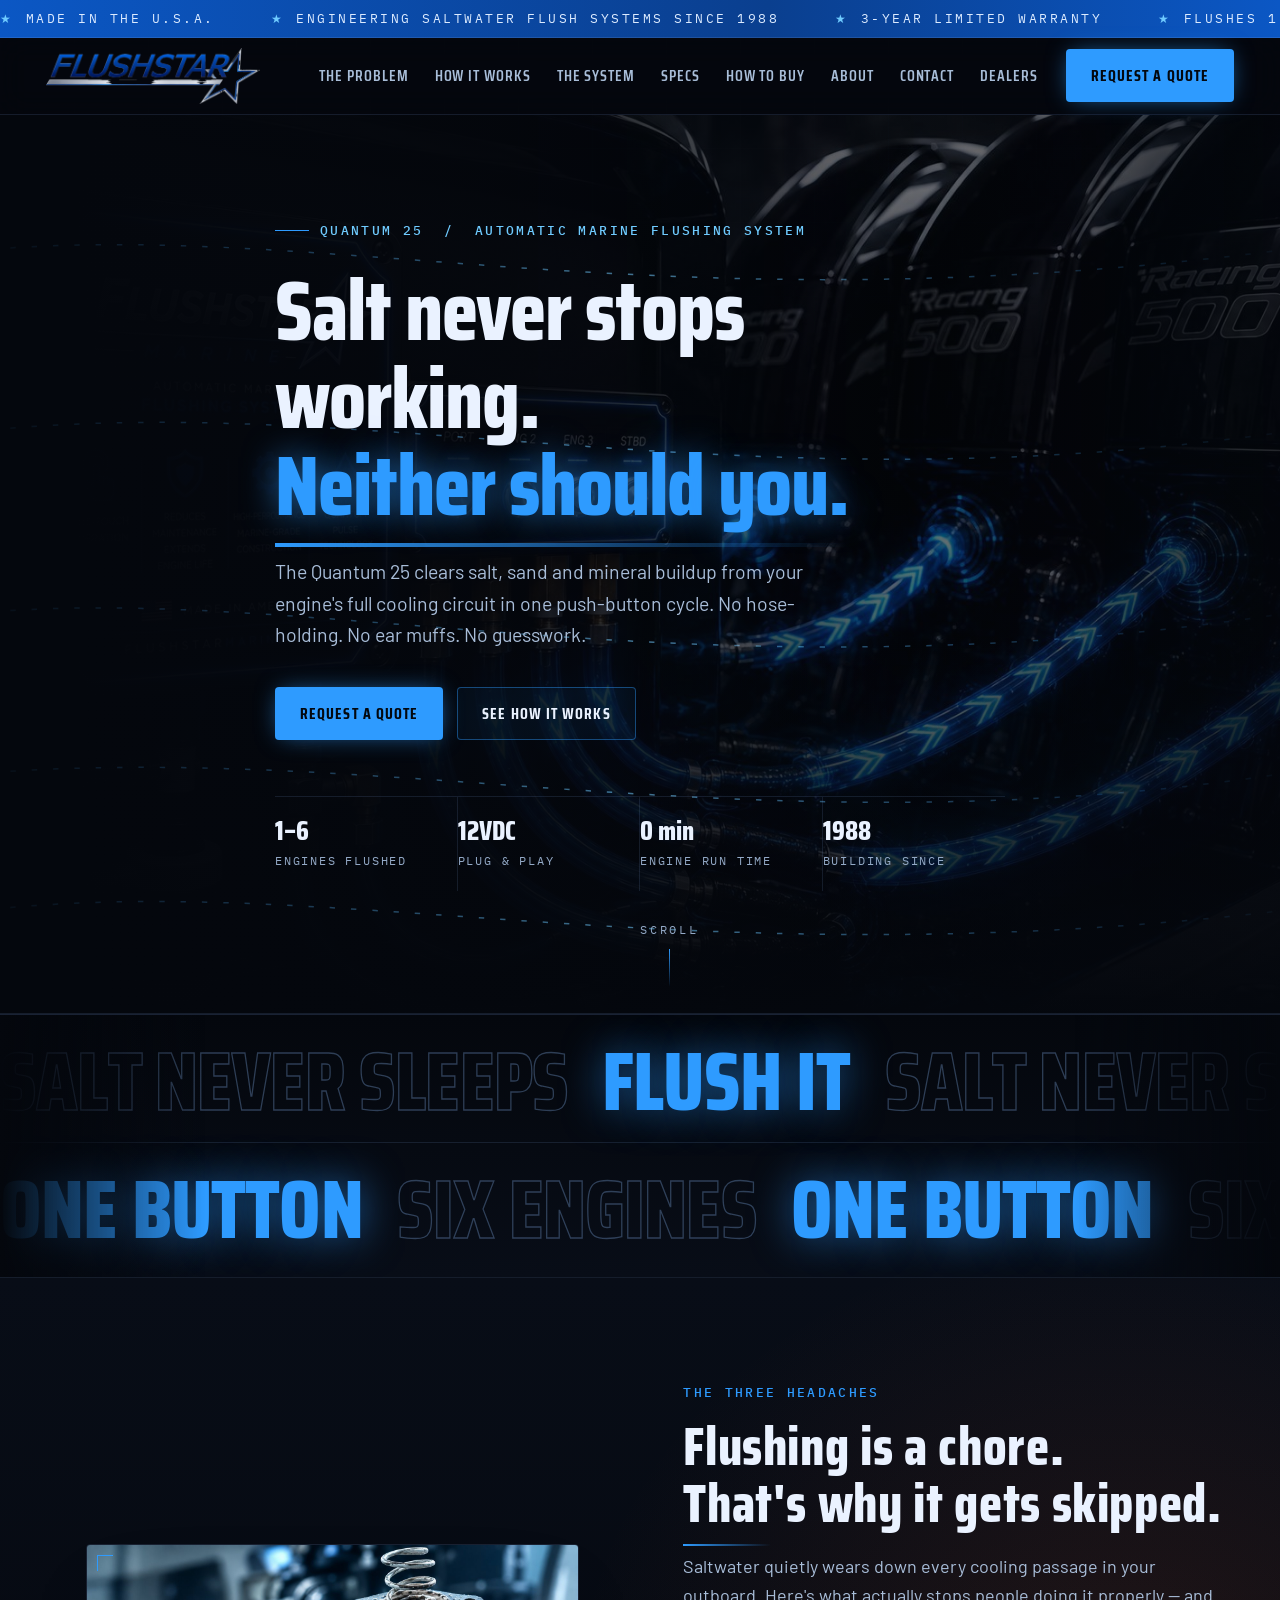
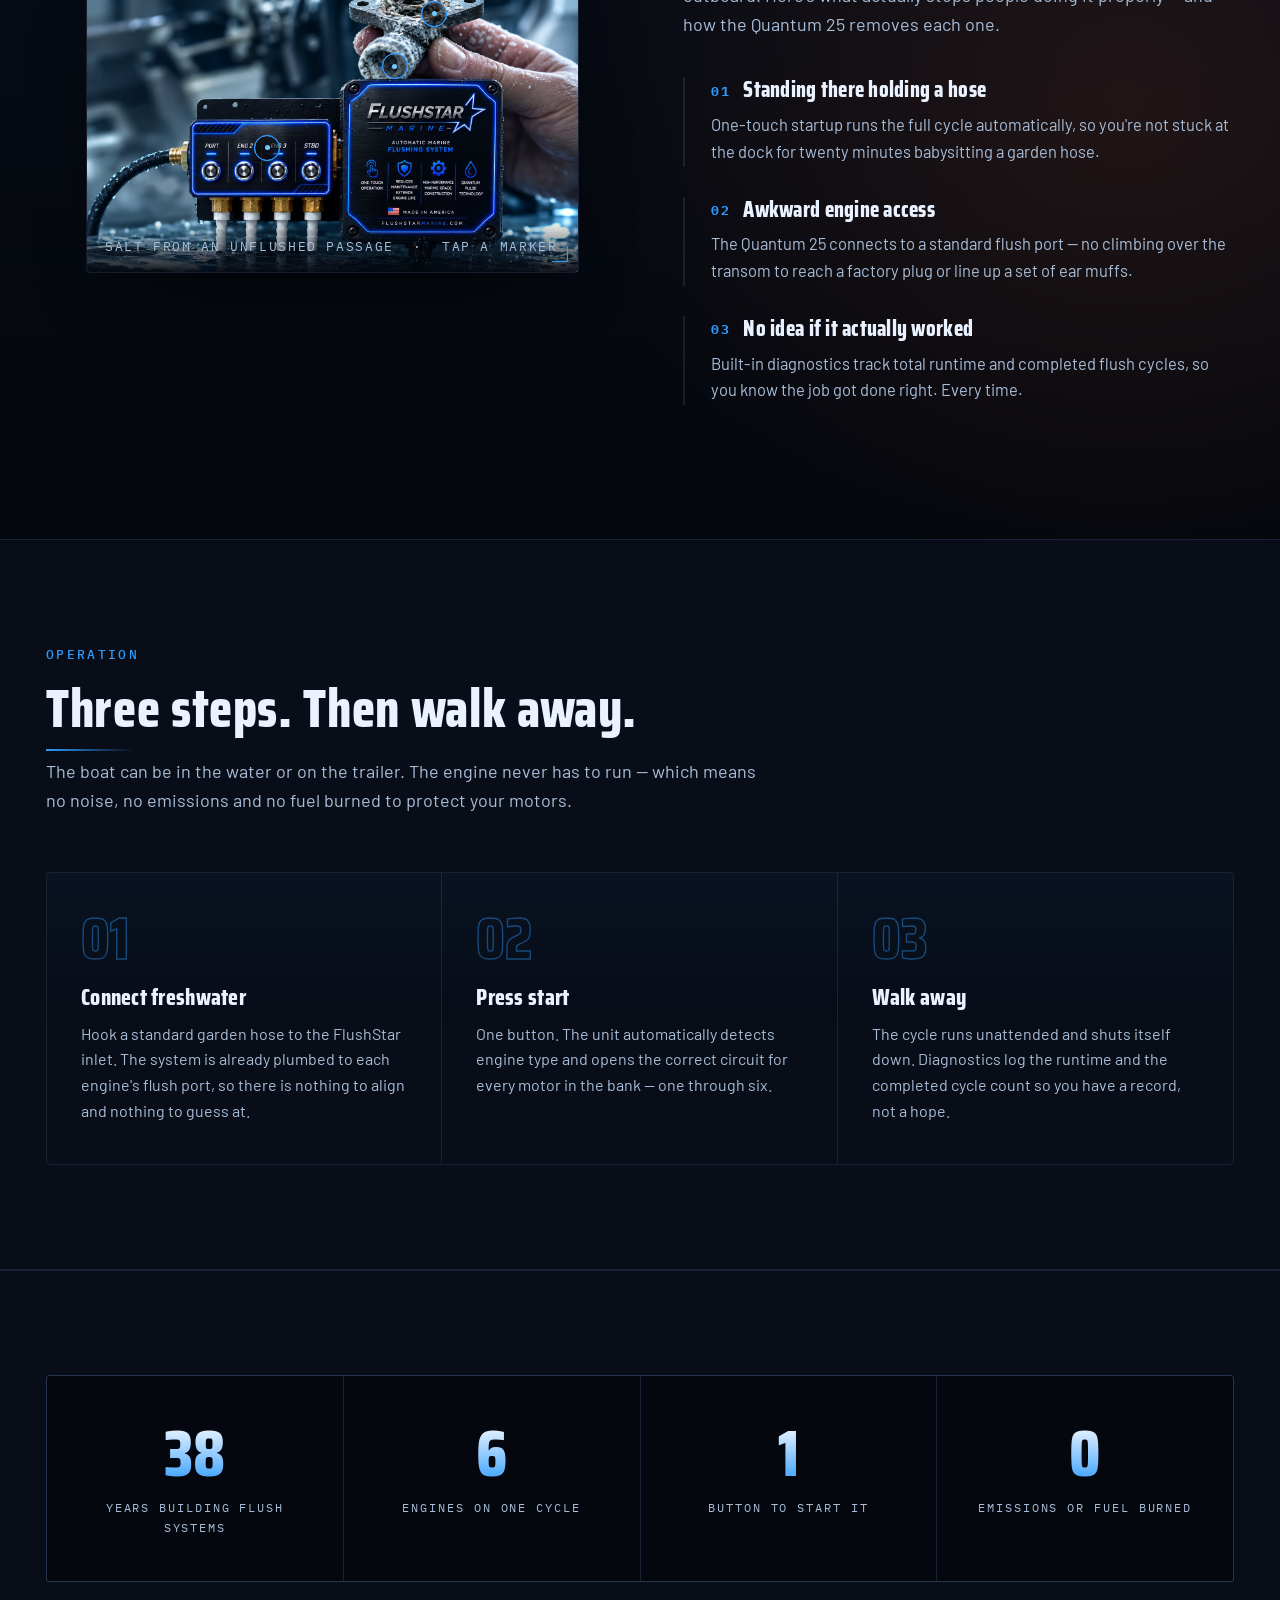
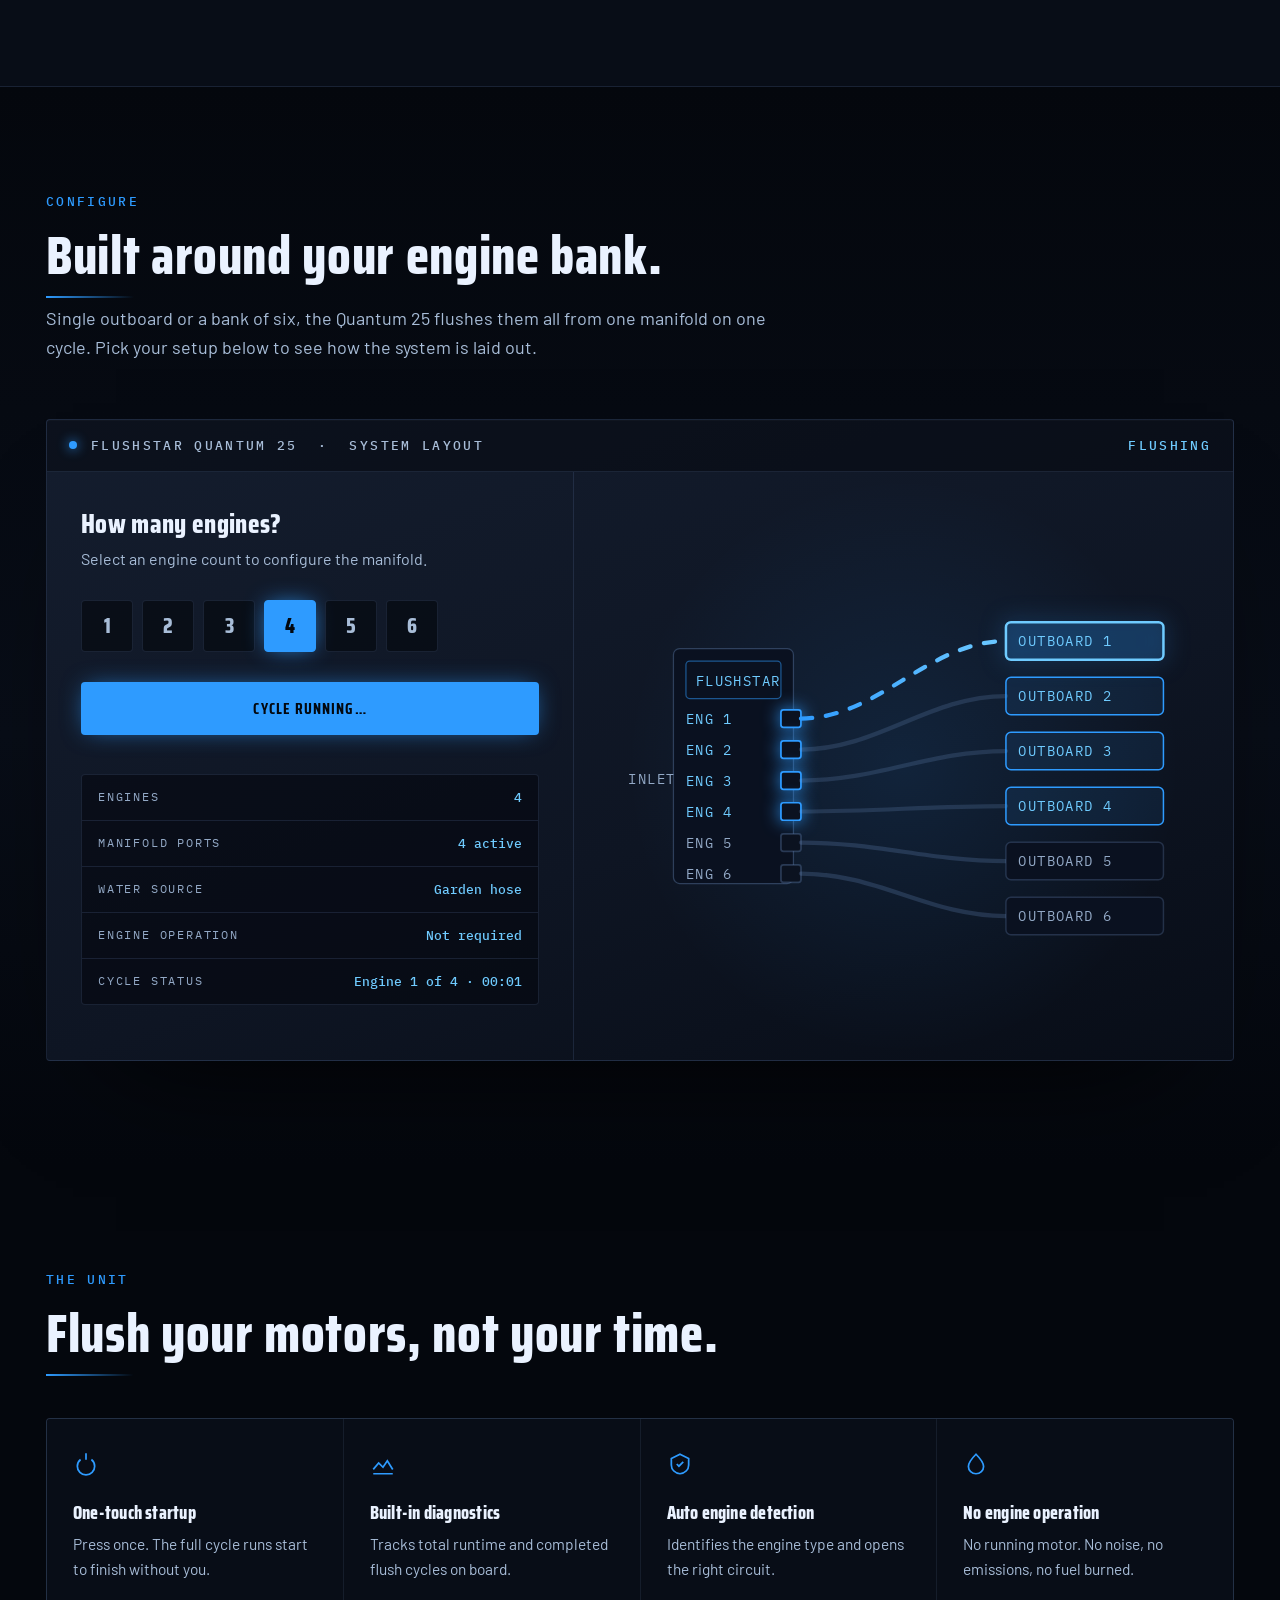
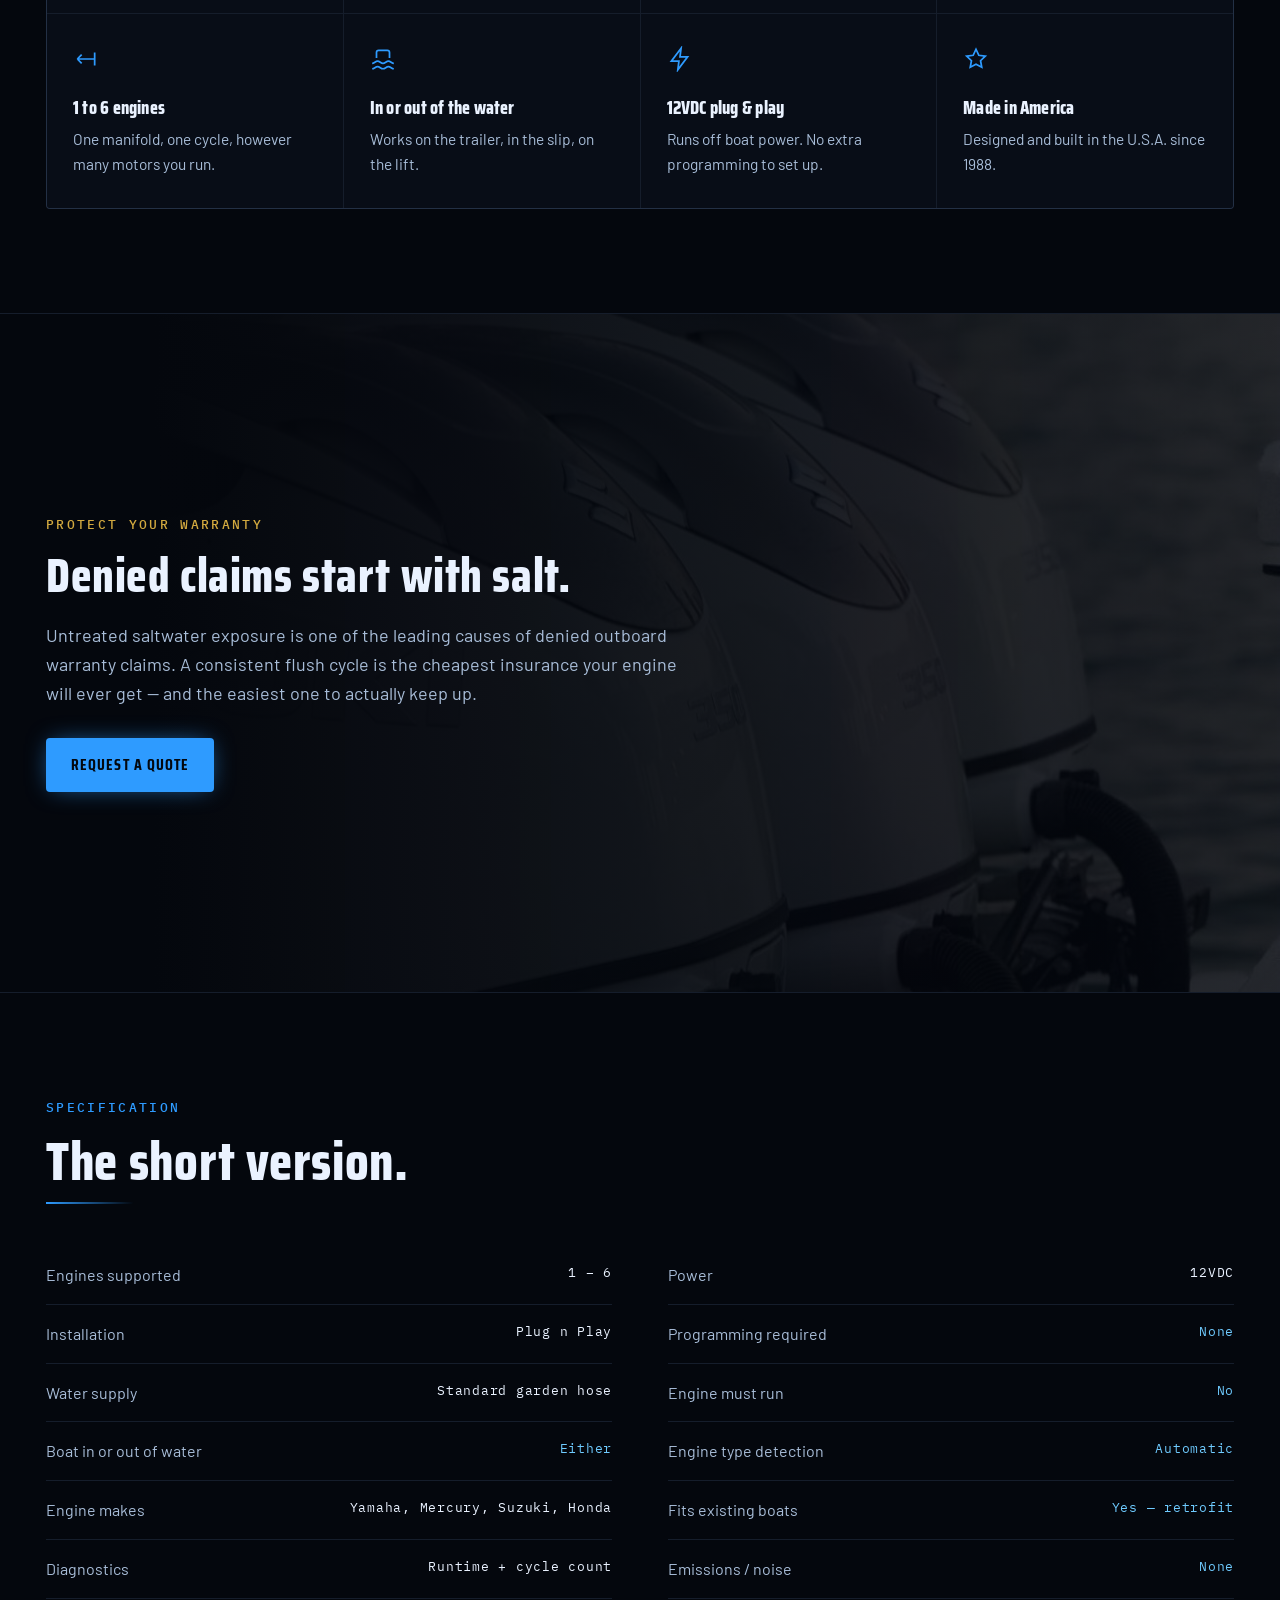
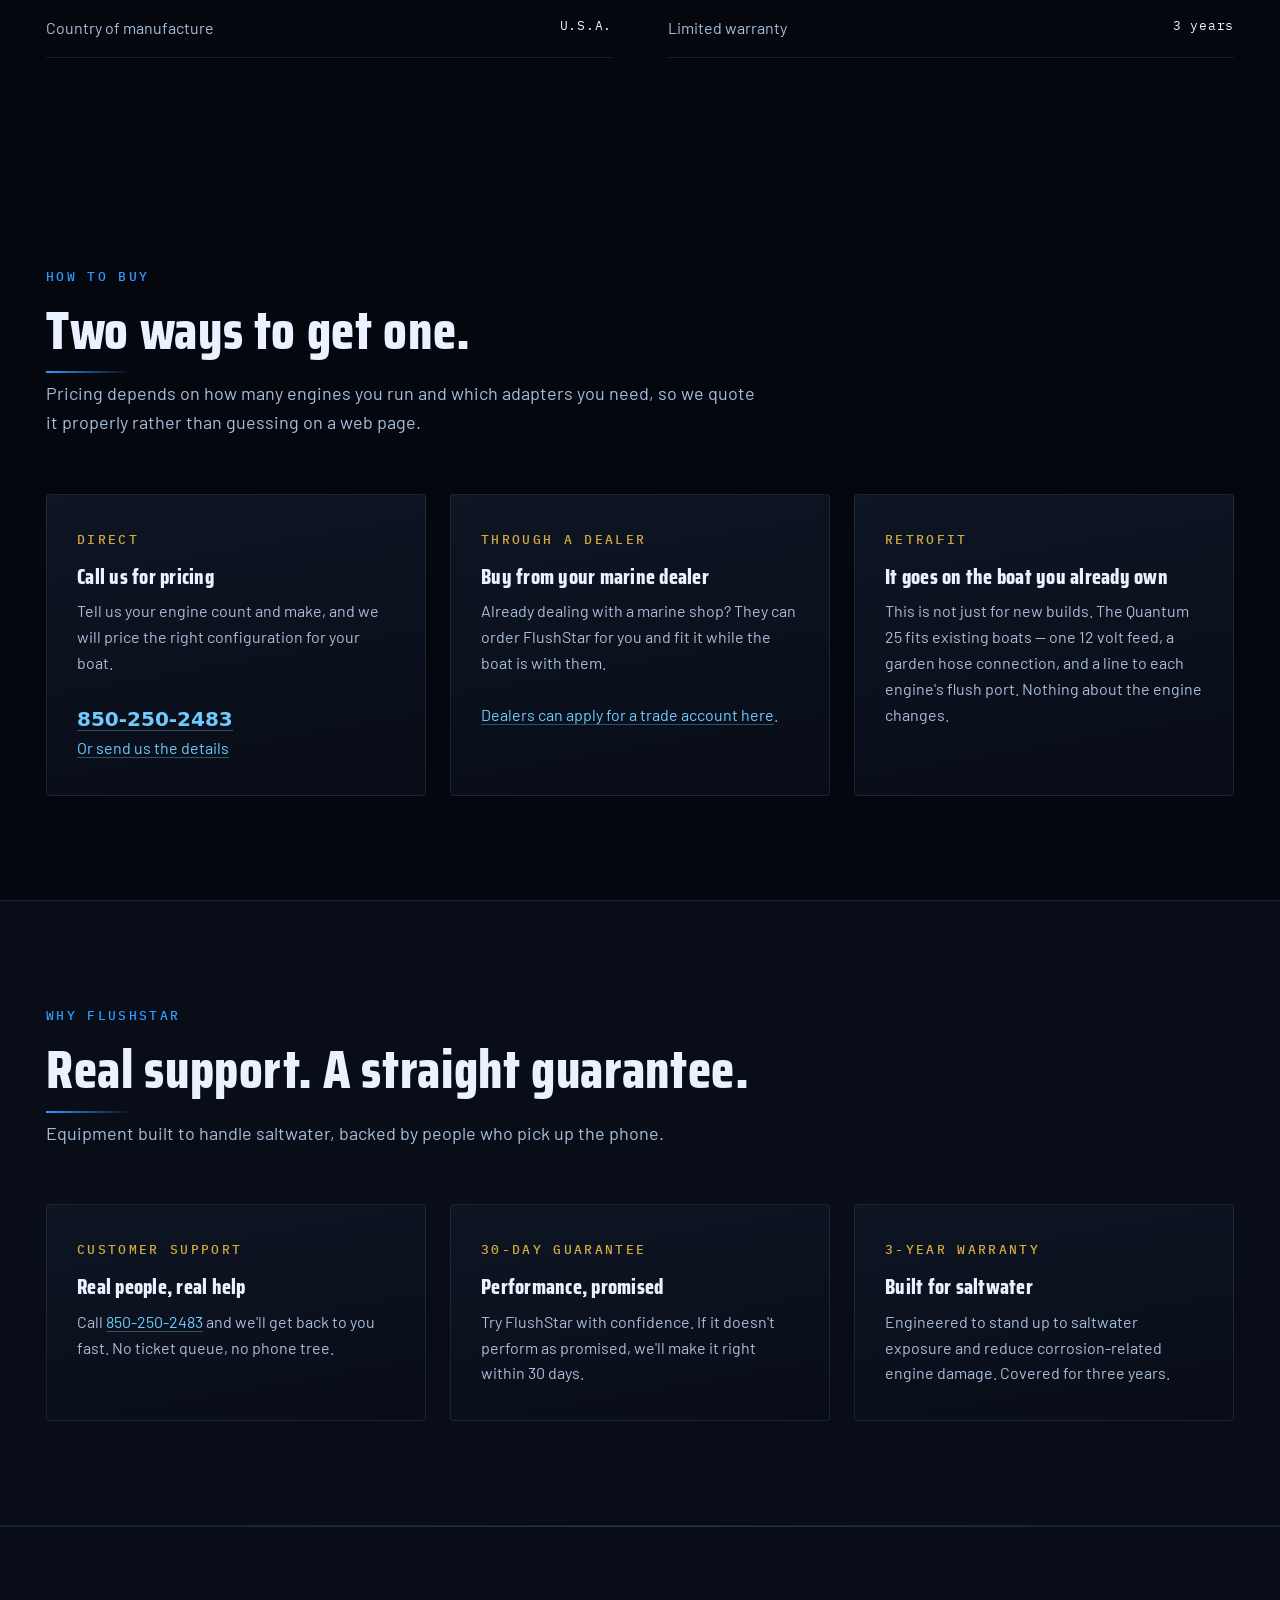
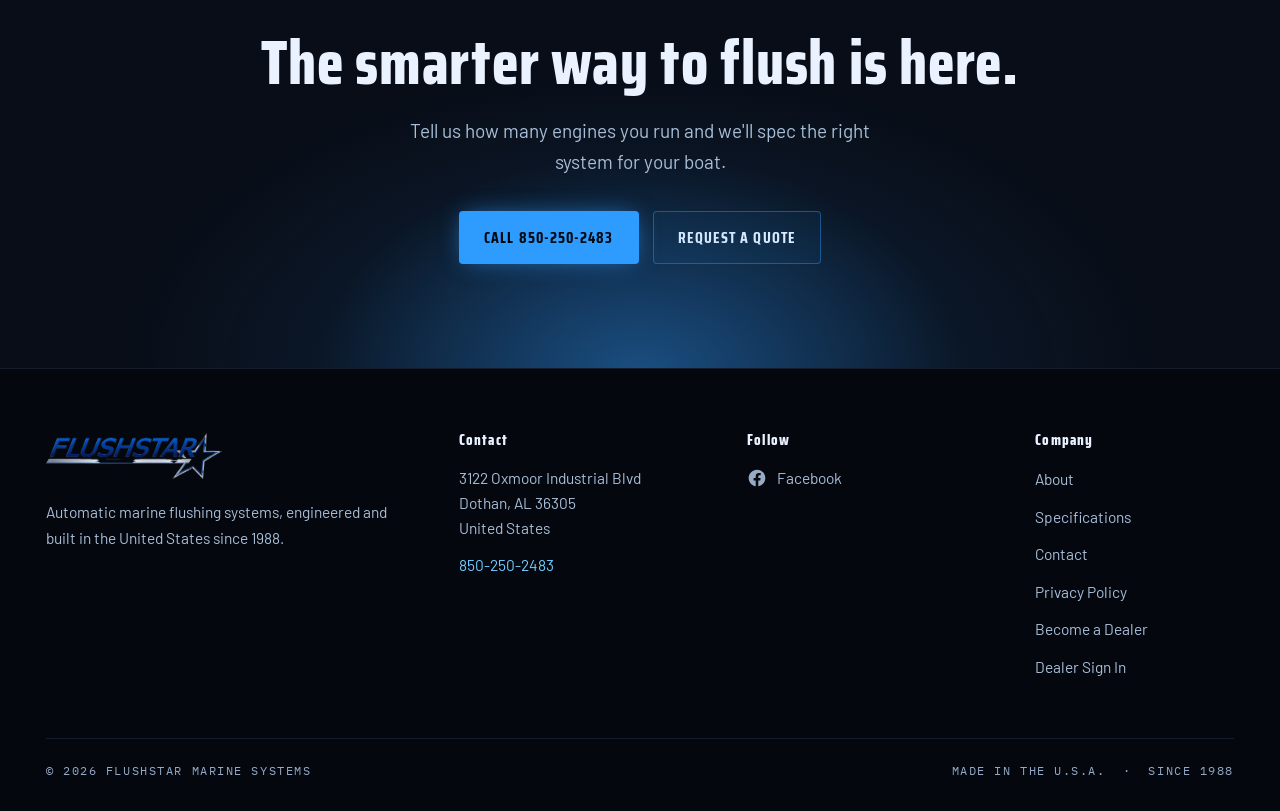
==== commit 8ecea535: "Contact form, privacy policy, sitemap, admin accounts, how to buy Second batch from the owner's revi" ====
--- a/index.html
+++ b/index.html
@@ -59,11 +59,12 @@
       <a href="#how">How It Works</a>
       <a href="#system">The System</a>
       <a href="#specs">Specs</a>
+      <a href="#buy">How to Buy</a>
       <a href="about.html">About</a>
-      <a href="#contact">Contact</a>
+      <a href="contact.php">Contact</a>
       <a href="dealer-apply.php">Dealers</a>
     </nav>
-    <a class="btn btn-primary" href="#contact">Build Your System</a>
+    <a class="btn btn-primary" href="contact.php">Request a Quote</a>
   </div>
 </header>
 
@@ -90,7 +91,7 @@
       <p class="lede">The Quantum 25 clears salt, sand and mineral buildup from your engine's full cooling
         circuit in one push-button cycle. No hose-holding. No ear muffs. No guesswork.</p>
       <div class="hero-cta">
-        <a class="btn btn-primary" href="#contact">Build Your System</a>
+        <a class="btn btn-primary" href="contact.php">Request a Quote</a>
         <a class="btn btn-ghost" href="#how">See How It Works</a>
       </div>
       <div class="spec-strip">
@@ -313,7 +314,7 @@
       <p>Untreated saltwater exposure is one of the leading causes of denied outboard warranty
          claims. A consistent flush cycle is the cheapest insurance your engine will ever get &mdash;
          and the easiest one to actually keep up.</p>
-      <a class="btn btn-primary" href="#contact">Get Your FlushStar</a>
+      <a class="btn btn-primary" href="contact.php">Request a Quote</a>
     </div>
   </div>
 </section>
@@ -337,6 +338,8 @@
       <dl>
         <div class="spec-row"><dt>Boat in or out of water</dt><dd class="yes">Either</dd></div>
         <div class="spec-row"><dt>Engine type detection</dt><dd class="yes">Automatic</dd></div>
+        <div class="spec-row"><dt>Engine makes</dt><dd>Yamaha, Mercury, Suzuki, Honda</dd></div>
+        <div class="spec-row"><dt>Fits existing boats</dt><dd class="yes">Yes &mdash; retrofit</dd></div>
         <div class="spec-row"><dt>Diagnostics</dt><dd>Runtime + cycle count</dd></div>
         <div class="spec-row"><dt>Emissions / noise</dt><dd class="yes">None</dd></div>
         <div class="spec-row"><dt>Country of manufacture</dt><dd>U.S.A.</dd></div>
@@ -347,6 +350,43 @@
 </section>
 
 <!-- TRUST -->
+<!-- HOW TO BUY -->
+<section id="buy">
+  <div class="wrap">
+    <div class="sec-head rv">
+      <span class="mono">How to buy</span>
+      <h2>Two ways to get one.</h2>
+      <p>Pricing depends on how many engines you run and which adapters you need,
+         so we quote it properly rather than guessing on a web page.</p>
+    </div>
+
+    <div class="trust stagger rv">
+      <div class="tcard">
+        <span class="mono">Direct</span>
+        <h3>Call us for pricing</h3>
+        <p>Tell us your engine count and make, and we will price the right
+           configuration for your boat.<br><br>
+           <a href="tel:8502502483" style="color:var(--volt-hot);font-size:20px"><b>850-250-2483</b></a><br>
+           <a href="contact.php">Or send us the details</a></p>
+      </div>
+      <div class="tcard">
+        <span class="mono">Through a dealer</span>
+        <h3>Buy from your marine dealer</h3>
+        <p>Already dealing with a marine shop? They can order FlushStar for you
+           and fit it while the boat is with them.<br><br>
+           <a href="dealer-apply.php">Dealers can apply for a trade account here</a>.</p>
+      </div>
+      <div class="tcard">
+        <span class="mono">Retrofit</span>
+        <h3>It goes on the boat you already own</h3>
+        <p>This is not just for new builds. The Quantum 25 fits existing
+           boats &mdash; one 12&nbsp;volt feed, a garden hose connection, and a
+           line to each engine's flush port. Nothing about the engine changes.</p>
+      </div>
+    </div>
+  </div>
+</section>
+
 <section class="how" id="contact">
   <div class="wrap">
     <div class="sec-head rv">
@@ -409,7 +449,7 @@
         <h4>Follow</h4>
         <ul class="social">
           <li>
-            <a href="https://www.facebook.com/share/1eUrutdsdH/" rel="noopener" target="_blank"
+            <a href="https://www.facebook.com/61574393173912" rel="noopener" target="_blank"
                aria-label="FlushStar Marine Systems on Facebook">
               <svg viewBox="0 0 24 24" width="20" height="20" aria-hidden="true" focusable="false">
                 <path fill="currentColor" d="M22 12.06C22 6.5 17.52 2 12 2S2 6.5 2 12.06c0 5 3.66 9.15 8.44 9.94v-7.03H7.9v-2.91h2.54V9.85c0-2.52 1.5-3.91 3.77-3.91 1.09 0 2.24.2 2.24.2v2.46h-1.26c-1.24 0-1.63.78-1.63 1.57v1.89h2.78l-.44 2.91h-2.34V22c4.78-.79 8.44-4.94 8.44-9.94Z"/>
@@ -424,8 +464,8 @@
         <ul>
           <li><a href="about.html">About</a></li>
           <li><a href="#specs">Specifications</a></li>
-          <li><a href="#contact">Warranty</a></li>
-          <li><a href="#contact">Contact</a></li>
+          <li><a href="contact.php">Contact</a></li>
+          <li><a href="privacy.html">Privacy Policy</a></li>
           <li><a href="dealer-apply.php">Become a Dealer</a></li>
           <li><a href="dealer/login.php">Dealer Sign In</a></li>
         </ul>
@@ -549,6 +589,39 @@
     f.style.setProperty('--my',(e.clientY-r.top)+'px');
   });
 });
+
+/* Scrollspy: light up the menu item for whichever section is on screen.
+   Uses IntersectionObserver rather than a scroll handler so it costs nothing
+   while the page is idle. */
+(function(){
+  var links = [].slice.call(document.querySelectorAll('.nav-links a[href^="#"], .nav-links a[href*="index.html#"]'));
+  if(!links.length) return;
+  var byId = {};
+  links.forEach(function(a){
+    var id = a.getAttribute('href').split('#')[1];
+    if(id) byId[id] = a;
+  });
+  var sections = Object.keys(byId)
+    .map(function(id){ return document.getElementById(id); })
+    .filter(Boolean);
+  if(!sections.length) return;
+
+  function clear(){ links.forEach(function(a){ a.classList.remove('on'); }); }
+
+  var seen = {};
+  var obs = new IntersectionObserver(function(entries){
+    entries.forEach(function(e){ seen[e.target.id] = e.isIntersecting ? e.intersectionRatio : 0; });
+    // whichever visible section covers most of the viewport wins
+    var best = null, bestRatio = 0;
+    Object.keys(seen).forEach(function(id){
+      if(seen[id] > bestRatio){ bestRatio = seen[id]; best = id; }
+    });
+    clear();
+    if(best && byId[best]) byId[best].classList.add('on');
+  }, { threshold:[0,.15,.35,.6,.85], rootMargin:'-70px 0px -35% 0px' });
+
+  sections.forEach(function(sec){ obs.observe(sec); });
+})();
 
 /* Any counter carrying data-since works its own value out from the current
    year, so "38 years" rolls over to 39 in January without anyone editing a file. */
--- a/style.css
+++ b/style.css
@@ -30,7 +30,7 @@
 }
 img{max-width:100%;display:block}
 a{color:inherit;text-decoration:none}
-h1,h2,h3,h4{font-family:'Saira Condensed',sans-serif;font-weight:800;line-height:1.02;margin:0;text-transform:uppercase;letter-spacing:.005em}
+h1,h2,h3,h4{font-family:'Saira Condensed',sans-serif;font-weight:800;line-height:1.04;margin:0;letter-spacing:.012em}
 .wrap{max-width:var(--maxw);margin:0 auto;padding:0 26px}
 .mono{font-family:'IBM Plex Mono',monospace;text-transform:uppercase;letter-spacing:.18em;font-size:13px;font-weight:500}
 
@@ -460,3 +460,15 @@
   color:var(--mute);text-decoration:none;transition:color .18s}
 footer ul.social a:hover{color:var(--volt-hot)}
 footer ul.social svg{flex:none;opacity:.9}
+
+
+/* Which section am I on? The owner asked for this - without it the menu gives
+   no feedback at all as you scroll. Applied by the scrollspy in index.html and
+   set directly with class="on" on the standalone pages. */
+.nav-links a{position:relative}
+.nav-links a.on{color:var(--volt-hot)}
+.nav-links a.on::after{
+  content:"";position:absolute;left:0;right:0;bottom:-6px;height:2px;
+  background:linear-gradient(90deg,var(--volt),var(--volt-hot));border-radius:2px;
+}
+@media(max-width:880px){.nav-links a.on::after{display:none}}
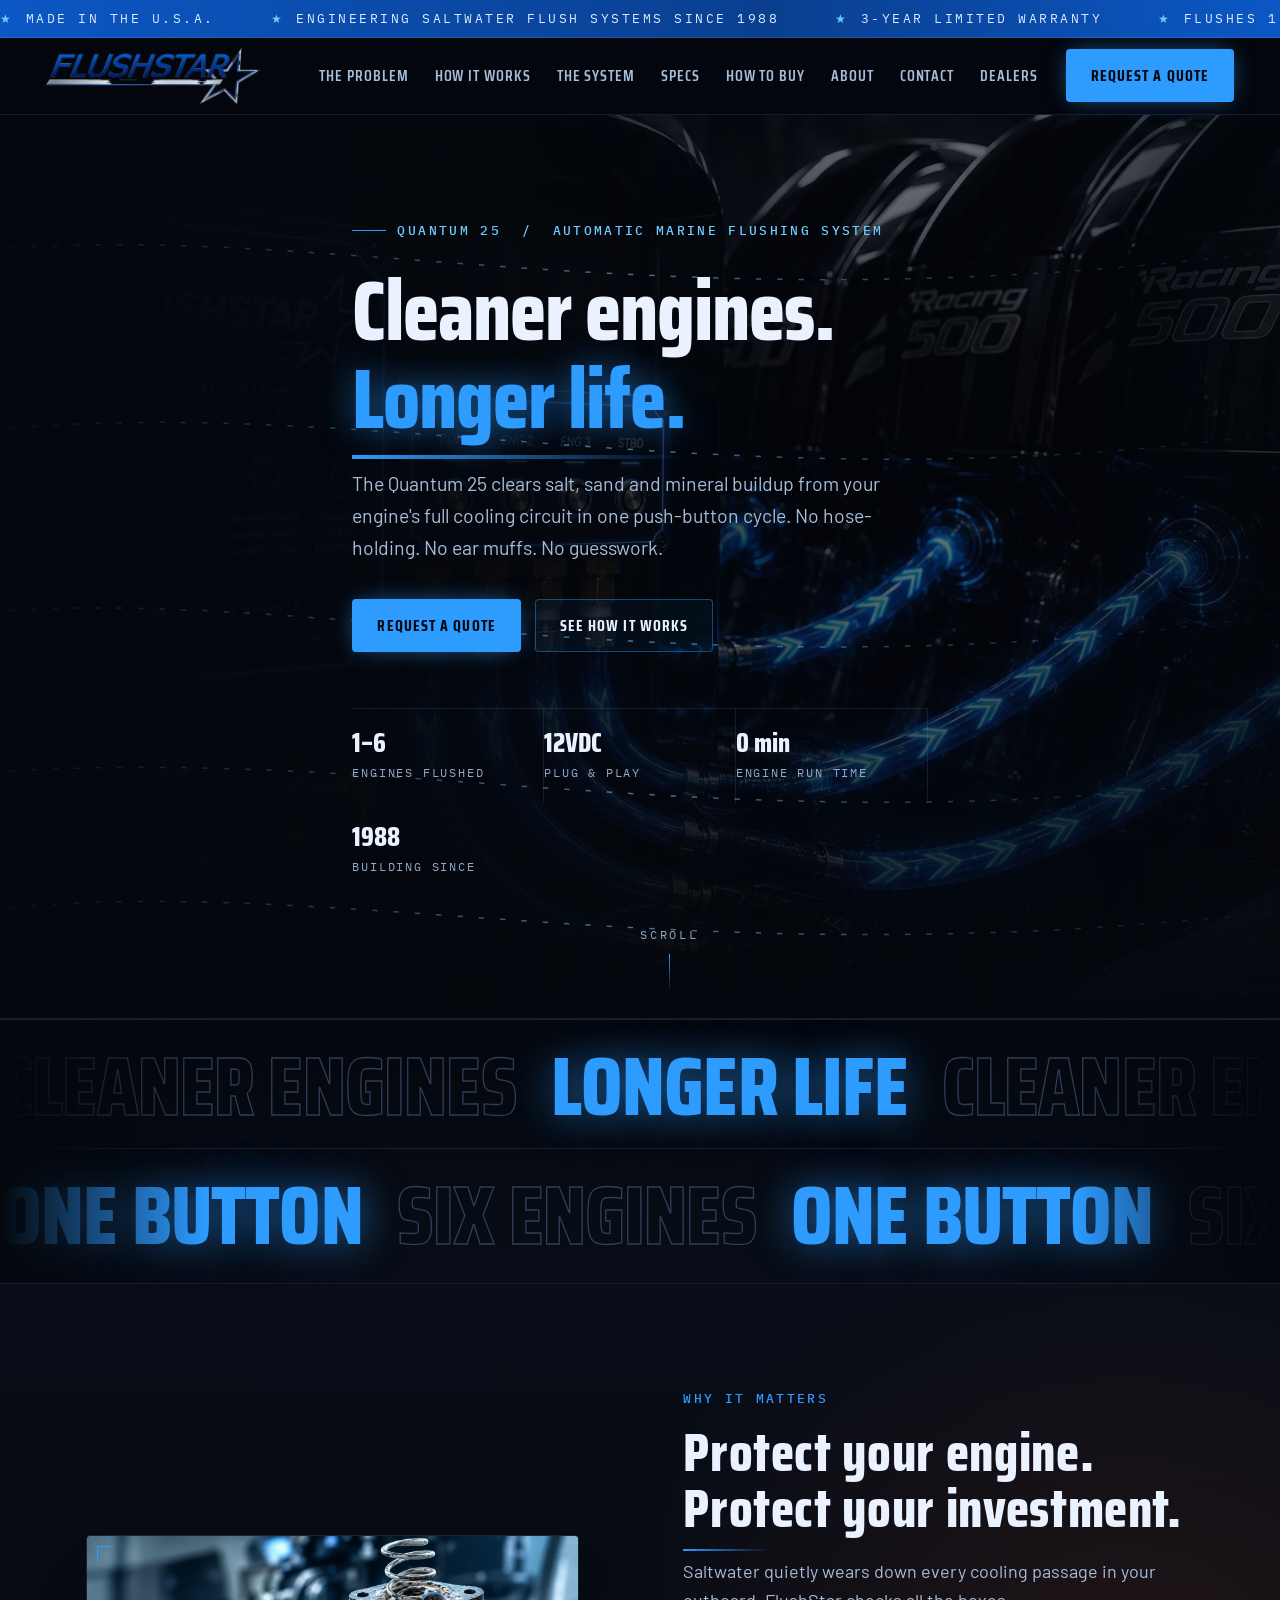
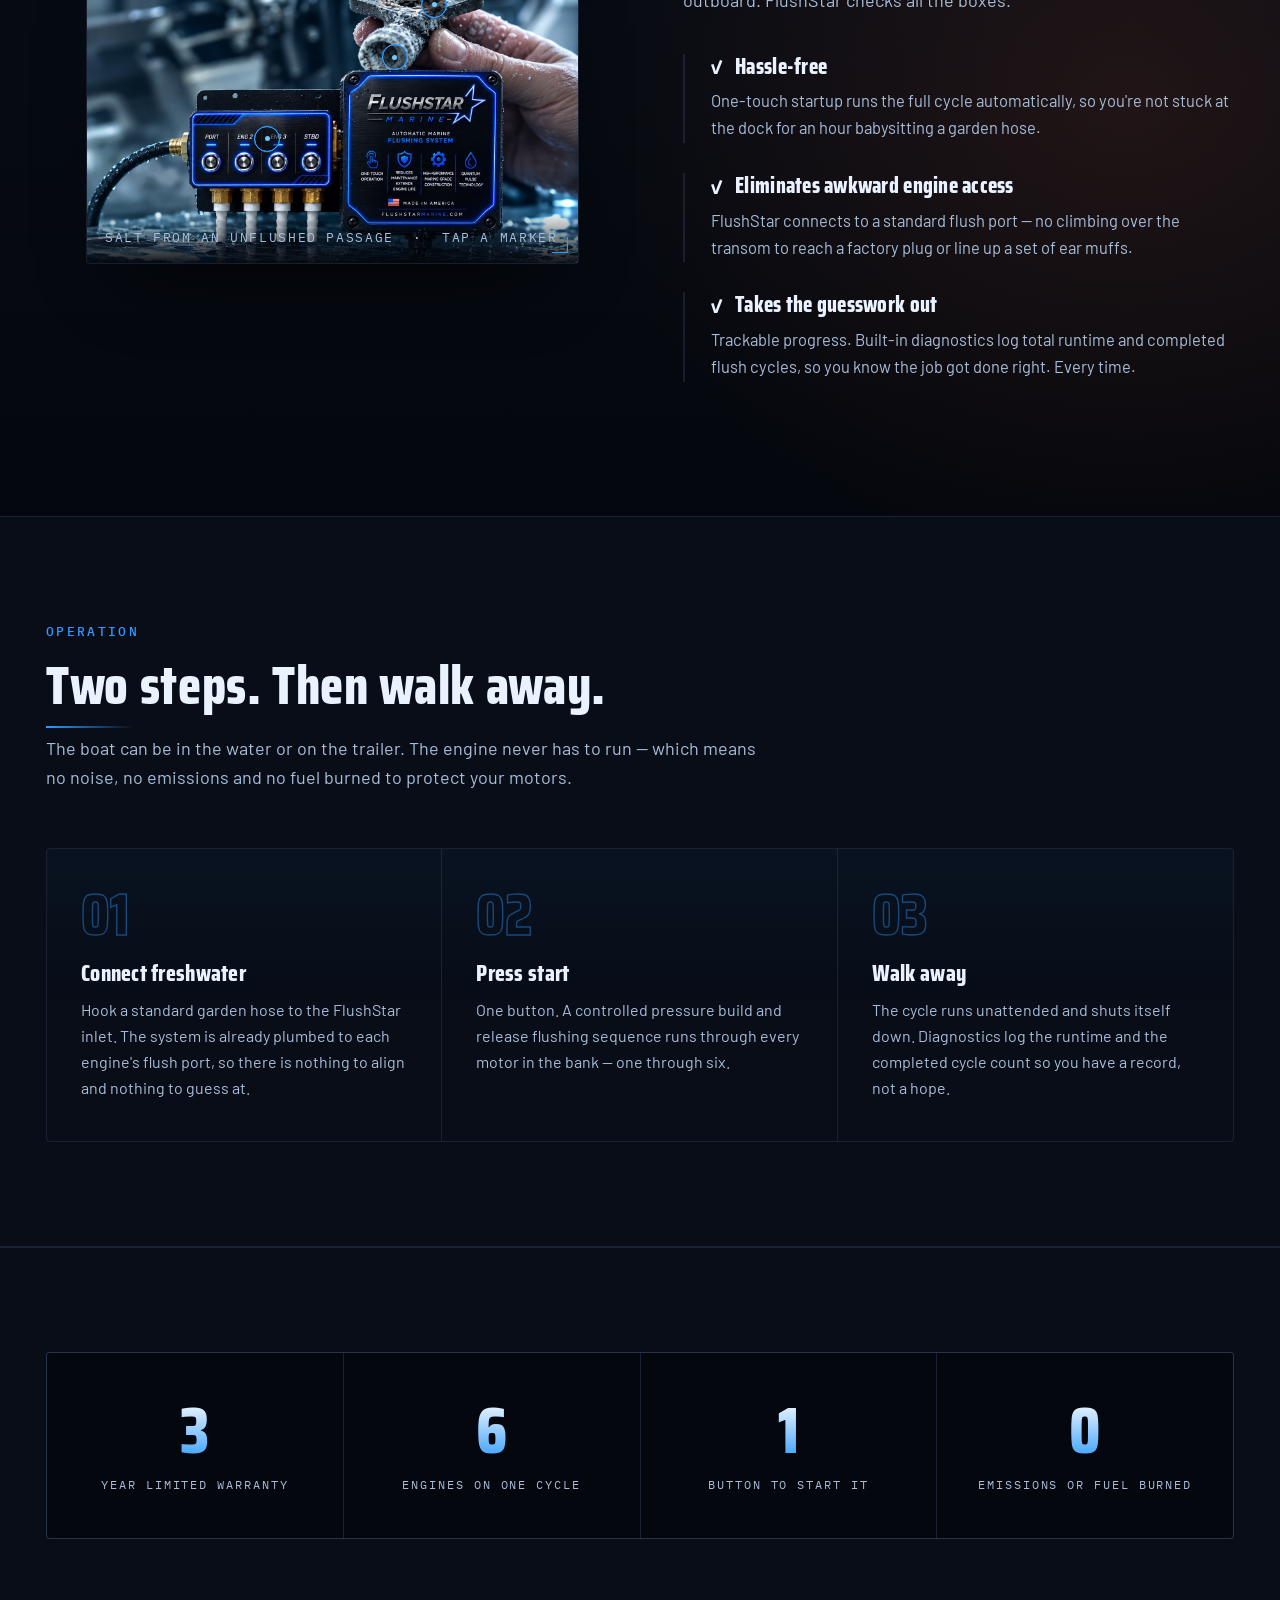
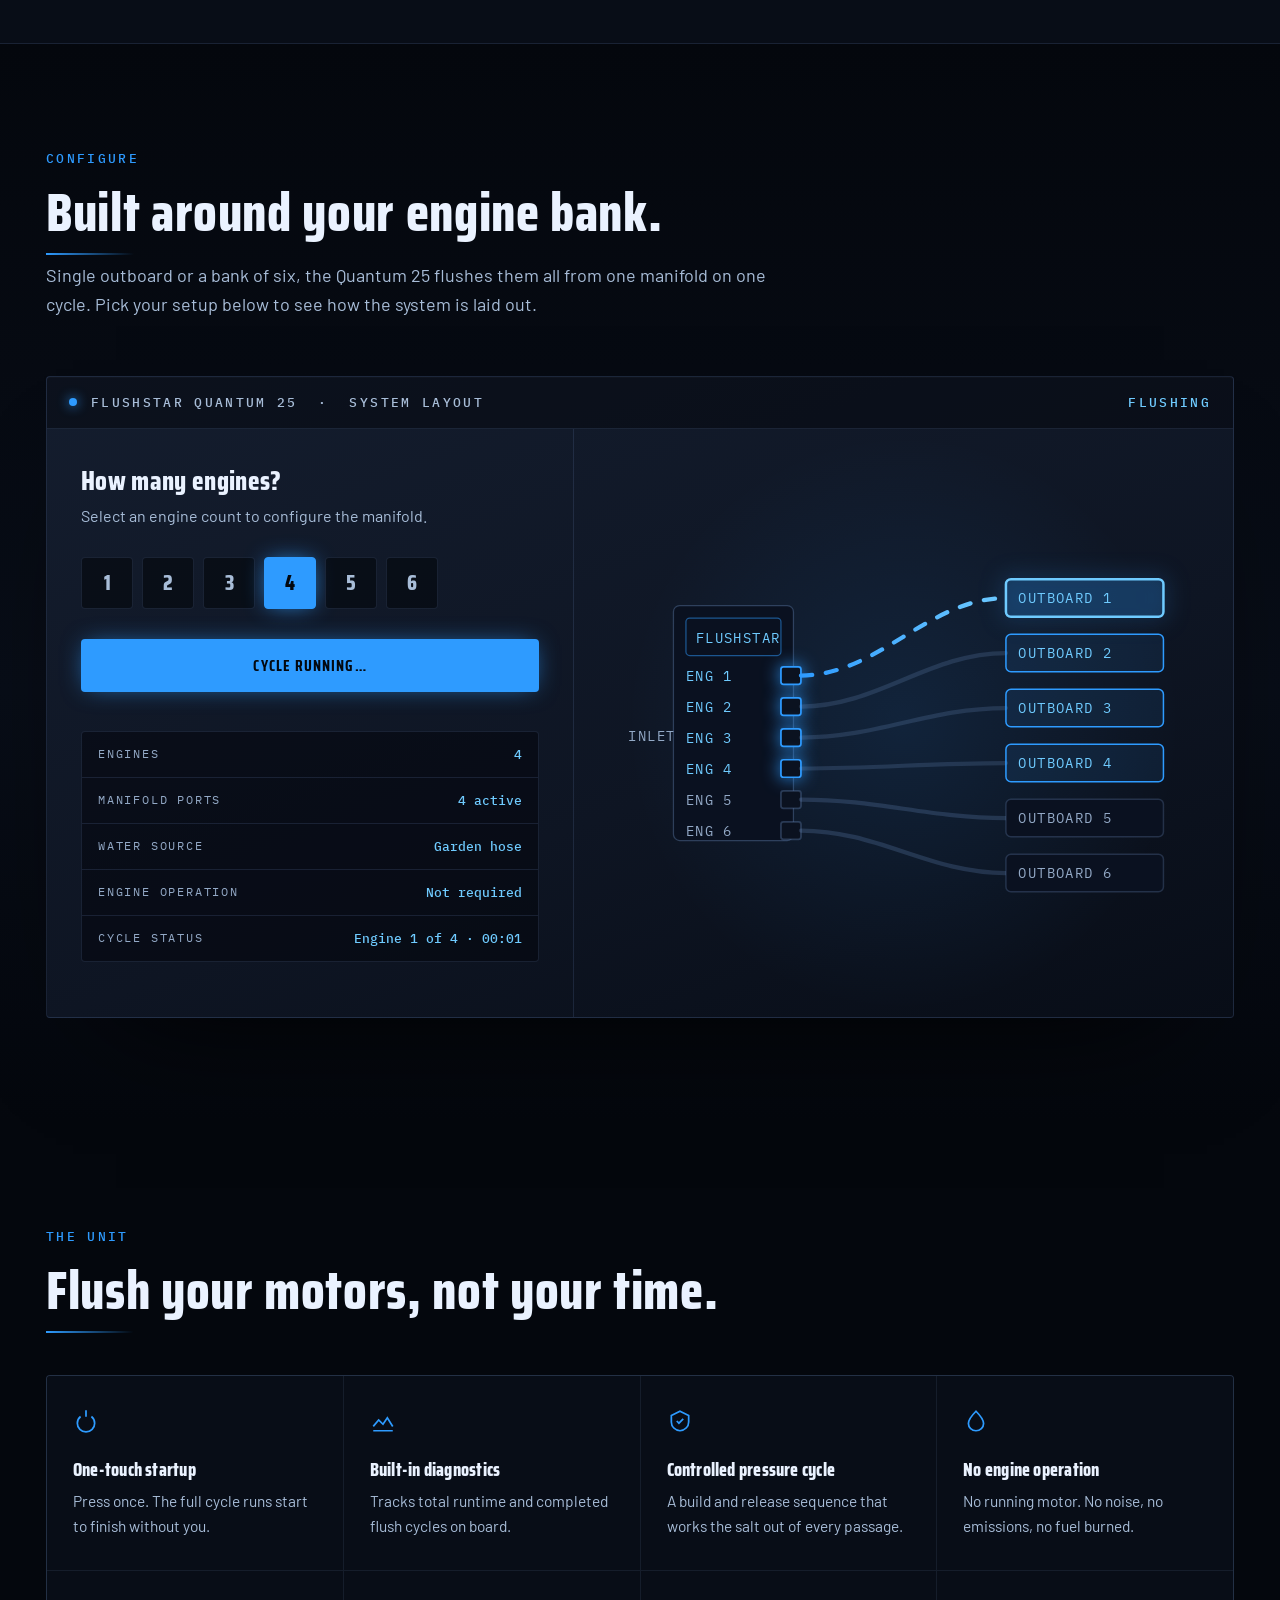
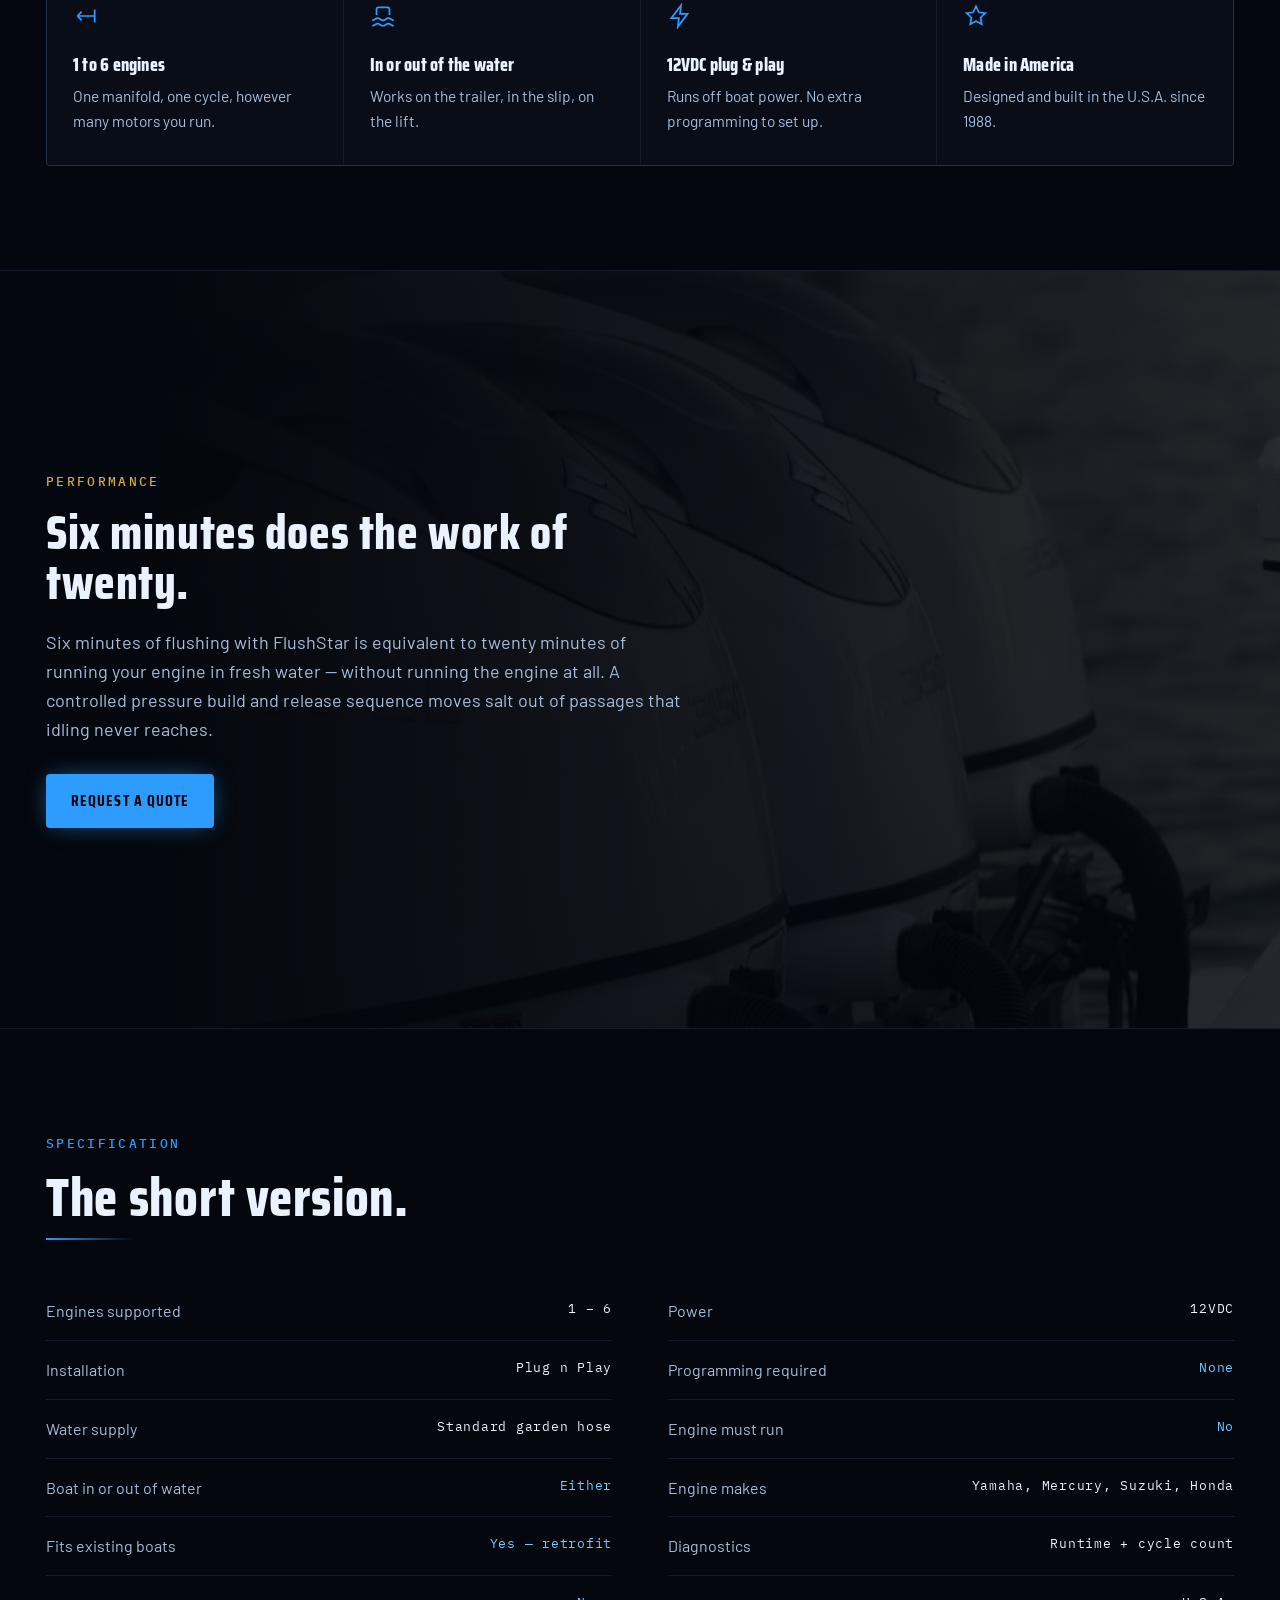
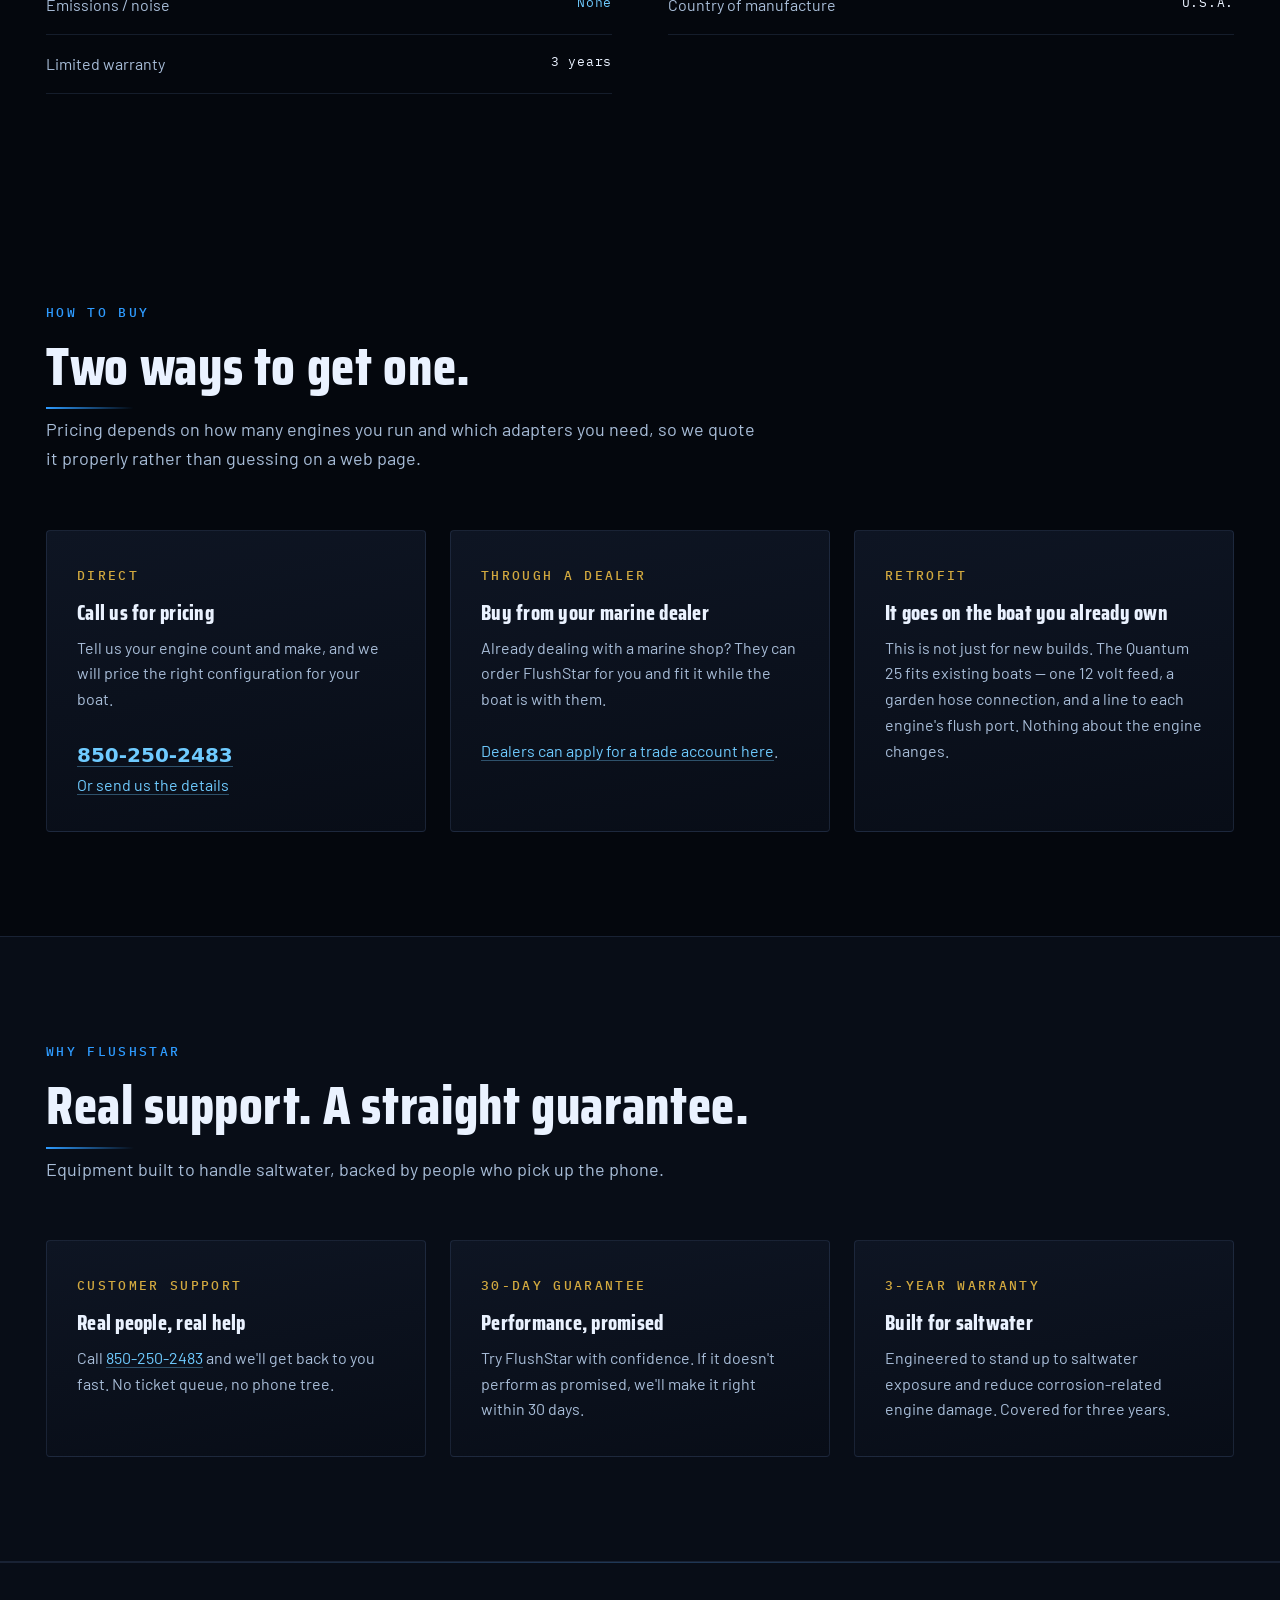
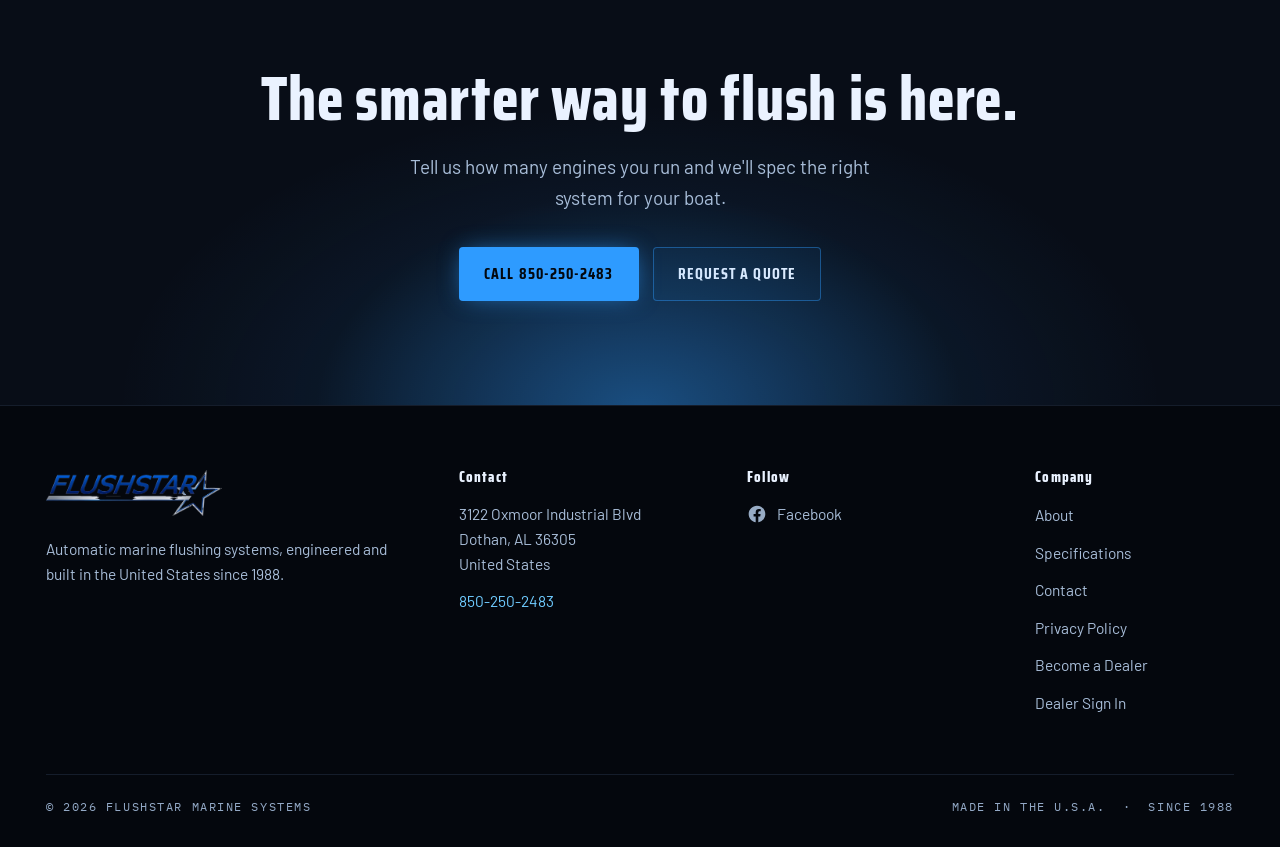
==== commit b96d1133: "Copy rewrite from FlushStar's own edits Their words, applied.  Headline is now "Cleaner engines. Lon" ====
--- a/index.html
+++ b/index.html
@@ -87,7 +87,7 @@
   <div class="wrap">
     <div class="hero-in">
       <span class="eyebrow mono">Quantum 25 &nbsp;/&nbsp; Automatic Marine Flushing System</span>
-      <h1 id="h1">Salt never stops working.<br><em>Neither should you.</em></h1>
+      <h1 id="h1">Cleaner engines.<br><em>Longer life.</em></h1>
       <p class="lede">The Quantum 25 clears salt, sand and mineral buildup from your engine's full cooling
         circuit in one push-button cycle. No hose-holding. No ear muffs. No guesswork.</p>
       <div class="hero-cta">
@@ -108,8 +108,8 @@
 <!-- KINETIC BAND -->
 <section class="kinetic" aria-hidden="true">
   <div class="kin-row kin-a">
-    <b>Salt never sleeps</b><b class="kin-hot">Flush it</b><b>Salt never sleeps</b><b class="kin-hot">Flush it</b>
-    <b>Salt never sleeps</b><b class="kin-hot">Flush it</b><b>Salt never sleeps</b><b class="kin-hot">Flush it</b>
+    <b>Cleaner engines</b><b class="kin-hot">Longer life</b><b>Cleaner engines</b><b class="kin-hot">Longer life</b>
+    <b>Cleaner engines</b><b class="kin-hot">Longer life</b><b>Cleaner engines</b><b class="kin-hot">Longer life</b>
   </div>
   <div class="kin-row kin-b" style="border-top:1px solid var(--line);margin-top:-6px">
     <b class="kin-hot">One button</b><b>Six engines</b><b class="kin-hot">One button</b><b>Six engines</b>
@@ -135,25 +135,25 @@
       </figure>
       <div class="rv">
         <div class="sec-head" style="margin-bottom:38px">
-          <span class="mono">The three headaches</span>
-          <h2>Flushing is a chore.<br>That's why it gets skipped.</h2>
-          <p>Saltwater quietly wears down every cooling passage in your outboard. Here's what
-             actually stops people doing it properly &mdash; and how the Quantum 25 removes each one.</p>
+          <span class="mono">Why it matters</span>
+          <h2>Protect your engine.<br>Protect your investment.</h2>
+          <p>Saltwater quietly wears down every cooling passage in your outboard.
+             FlushStar checks all the boxes.</p>
         </div>
         <div class="pain">
-          <h3><span>01</span>Standing there holding a hose</h3>
+          <h3><span class="tick">&#10003;</span>Hassle-free</h3>
           <p>One-touch startup runs the full cycle automatically, so you're not stuck at the dock
-             for twenty minutes babysitting a garden hose.</p>
+             for an hour babysitting a garden hose.</p>
         </div>
         <div class="pain">
-          <h3><span>02</span>Awkward engine access</h3>
-          <p>The Quantum 25 connects to a standard flush port &mdash; no climbing over the transom
+          <h3><span class="tick">&#10003;</span>Eliminates awkward engine access</h3>
+          <p>FlushStar connects to a standard flush port &mdash; no climbing over the transom
              to reach a factory plug or line up a set of ear muffs.</p>
         </div>
         <div class="pain">
-          <h3><span>03</span>No idea if it actually worked</h3>
-          <p>Built-in diagnostics track total runtime and completed flush cycles, so you know the
-             job got done right. Every time.</p>
+          <h3><span class="tick">&#10003;</span>Takes the guesswork out</h3>
+          <p>Trackable progress. Built-in diagnostics log total runtime and completed flush
+             cycles, so you know the job got done right. Every time.</p>
         </div>
       </div>
     </div>
@@ -165,7 +165,7 @@
   <div class="wrap">
     <div class="sec-head rv">
       <span class="mono">Operation</span>
-      <h2>Three steps. Then walk away.</h2>
+      <h2>Two steps. Then walk away.</h2>
       <p>The boat can be in the water or on the trailer. The engine never has to run &mdash;
          which means no noise, no emissions and no fuel burned to protect your motors.</p>
     </div>
@@ -179,8 +179,8 @@
       <div class="step">
         <span class="num">02</span>
         <h3>Press start</h3>
-        <p>One button. The unit automatically detects engine type and opens the correct circuit
-           for every motor in the bank &mdash; one through six.</p>
+        <p>One button. A controlled pressure build and release flushing sequence runs through
+           every motor in the bank &mdash; one through six.</p>
       </div>
       <div class="step">
         <span class="num">03</span>
@@ -196,7 +196,7 @@
 <section class="stats">
   <div class="wrap">
     <div class="stat-grid stagger rv">
-      <div class="stat"><b data-count="38" data-since="1988" data-suffix="">0</b><small>Years building flush systems</small></div>
+      <div class="stat"><b data-count="3" data-suffix="">0</b><small>Year limited warranty</small></div>
       <div class="stat"><b data-count="6" data-suffix="">0</b><small>Engines on one cycle</small></div>
       <div class="stat"><b data-count="1" data-suffix="">0</b><small>Button to start it</small></div>
       <div class="stat"><b data-count="0" data-suffix="">0</b><small>Emissions or fuel burned</small></div>
@@ -278,7 +278,7 @@
       </div>
       <div class="feat">
         <svg viewBox="0 0 24 24"><path d="M12 3l8 4v6c0 4.4-3.4 7.4-8 8-4.6-.6-8-3.6-8-8V7z"/><path d="M9 12l2 2 4-4"/></svg>
-        <h3>Auto engine detection</h3><p>Identifies the engine type and opens the right circuit.</p>
+        <h3>Controlled pressure cycle</h3><p>A build and release sequence that works the salt out of every passage.</p>
       </div>
       <div class="feat">
         <svg viewBox="0 0 24 24"><path d="M12 21c-3.9 0-7-3-7-6.7C5 10 12 3 12 3s7 7 7 11.3C19 18 15.9 21 12 21z"/></svg>
@@ -309,11 +309,11 @@
   <div class="band-img"><img src="img/outboards.jpg" alt="A triple outboard installation on the water"></div>
   <div class="wrap">
     <div class="band-in rv">
-      <span class="mono" style="color:var(--brass);display:block;margin-bottom:16px">Protect your warranty</span>
-      <h2>Denied claims start with salt.</h2>
-      <p>Untreated saltwater exposure is one of the leading causes of denied outboard warranty
-         claims. A consistent flush cycle is the cheapest insurance your engine will ever get &mdash;
-         and the easiest one to actually keep up.</p>
+      <span class="mono" style="color:var(--brass);display:block;margin-bottom:16px">Performance</span>
+      <h2>Six minutes does the work of twenty.</h2>
+      <p>Six minutes of flushing with FlushStar is equivalent to twenty minutes of running your
+         engine in fresh water &mdash; without running the engine at all. A controlled pressure
+         build and release sequence moves salt out of passages that idling never reaches.</p>
       <a class="btn btn-primary" href="contact.php">Request a Quote</a>
     </div>
   </div>
@@ -337,7 +337,6 @@
       </dl>
       <dl>
         <div class="spec-row"><dt>Boat in or out of water</dt><dd class="yes">Either</dd></div>
-        <div class="spec-row"><dt>Engine type detection</dt><dd class="yes">Automatic</dd></div>
         <div class="spec-row"><dt>Engine makes</dt><dd>Yamaha, Mercury, Suzuki, Honda</dd></div>
         <div class="spec-row"><dt>Fits existing boats</dt><dd class="yes">Yes &mdash; retrofit</dd></div>
         <div class="spec-row"><dt>Diagnostics</dt><dd>Runtime + cycle count</dd></div>
--- a/style.css
+++ b/style.css
@@ -472,3 +472,13 @@
   background:linear-gradient(90deg,var(--volt),var(--volt-hot));border-radius:2px;
 }
 @media(max-width:880px){.nav-links a.on::after{display:none}}
+
+
+/* The three problem cards became a checklist, so the numbers are now ticks. */
+.pain h3 .tick{
+  color:var(--good);
+  -webkit-text-fill-color:var(--good);
+  background:none;
+  font-size:.85em;
+  margin-right:10px;
+}
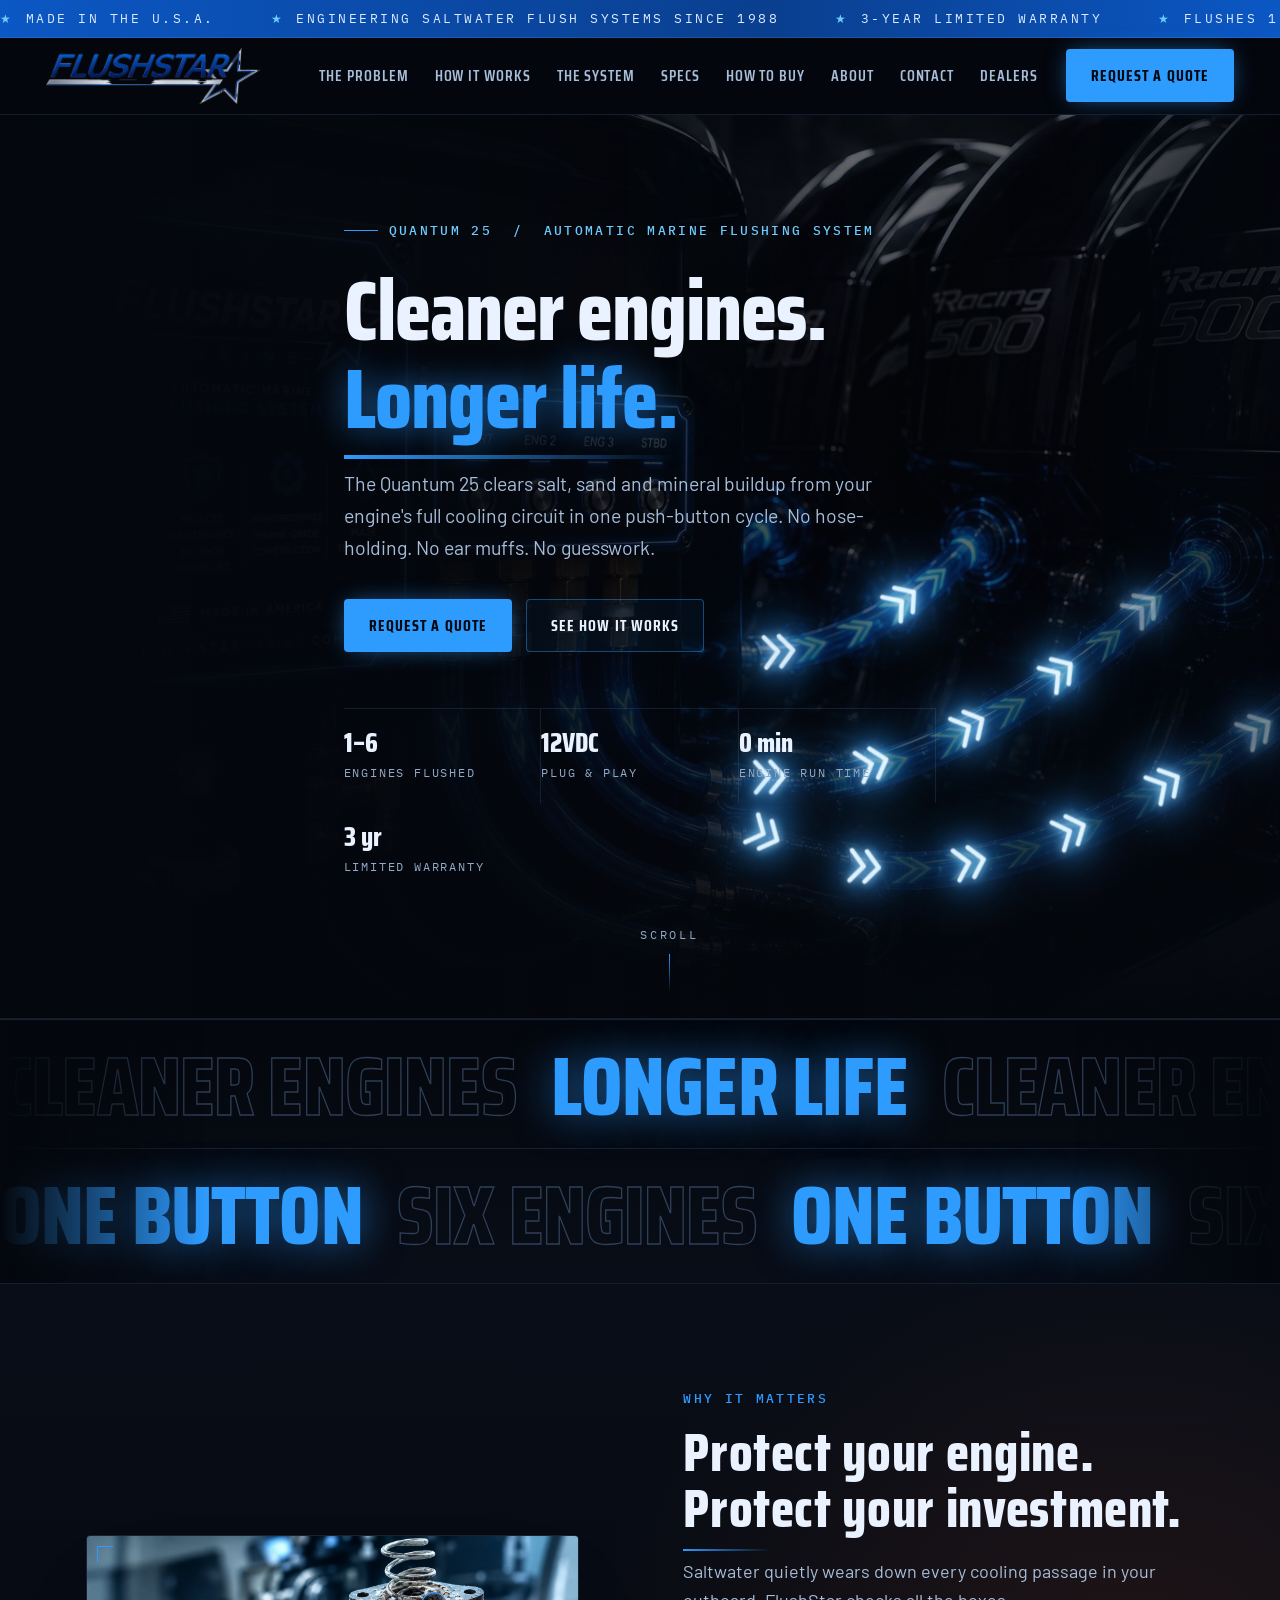
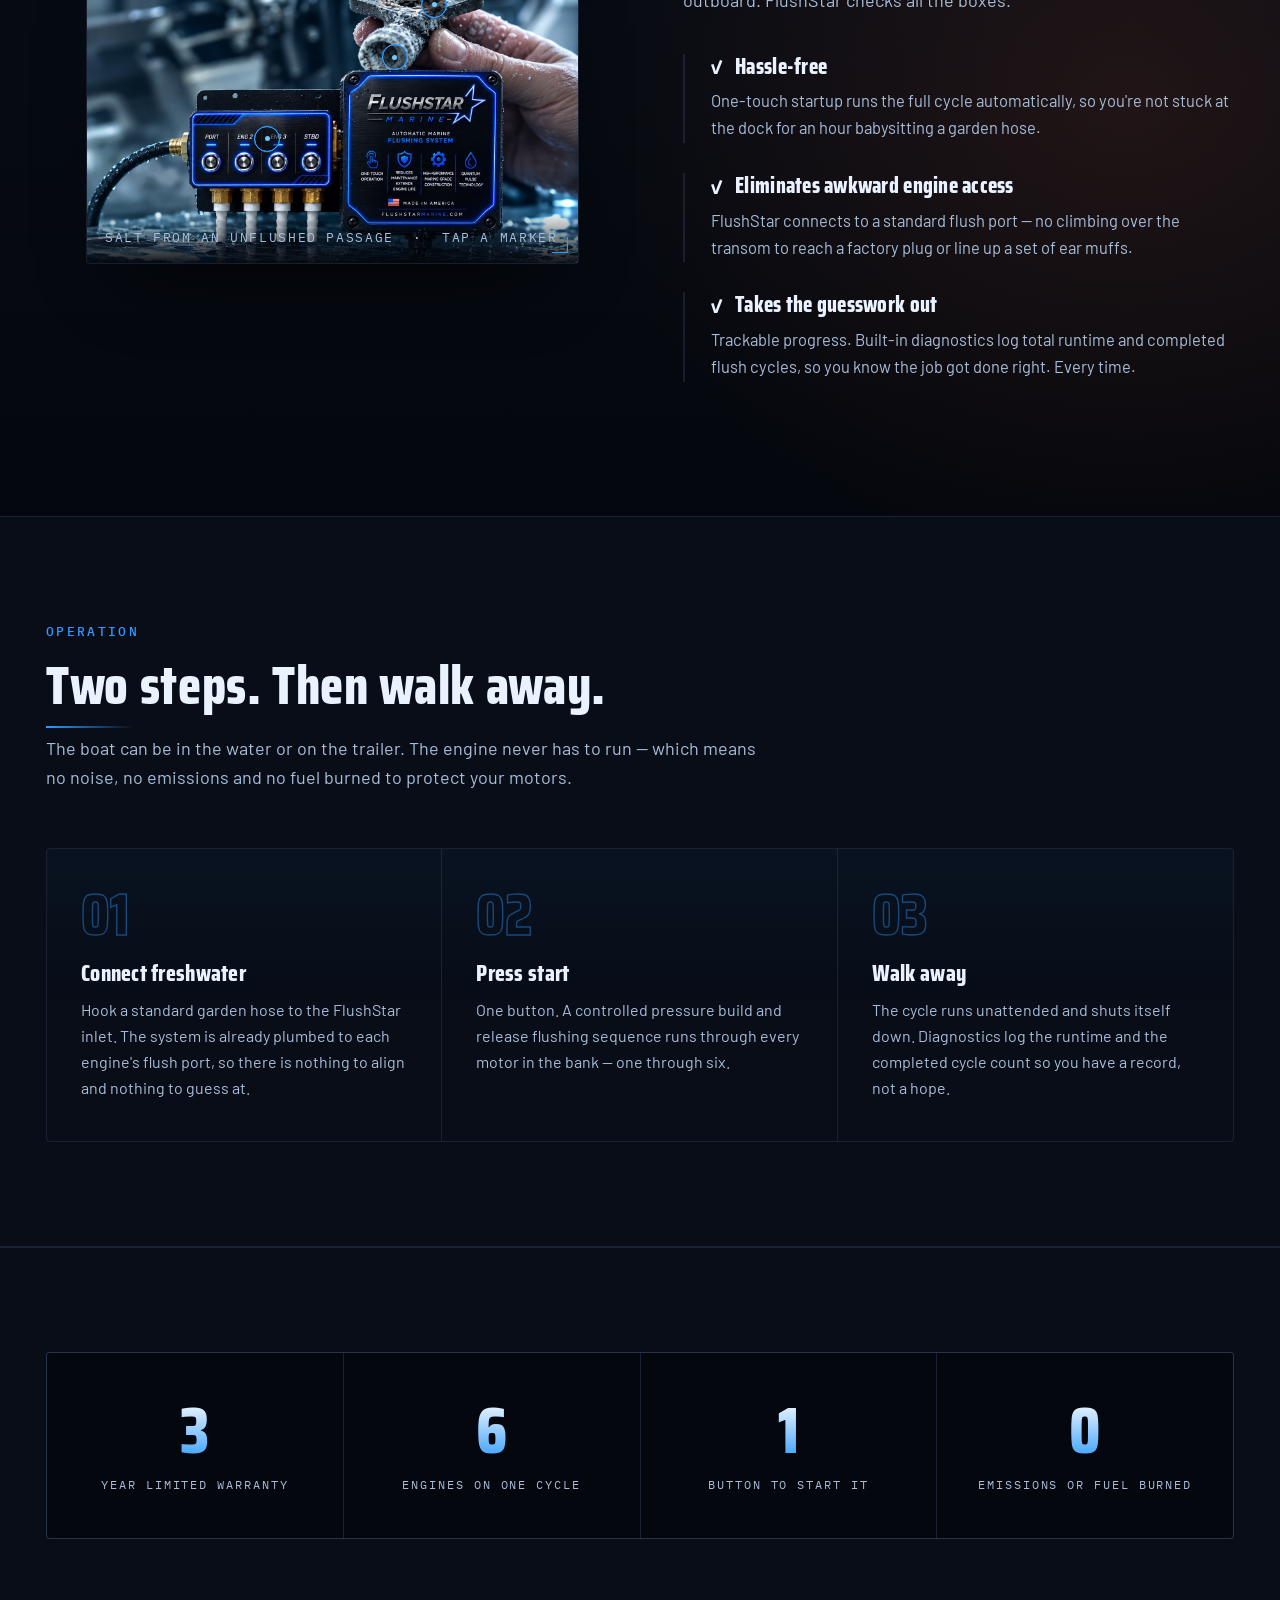
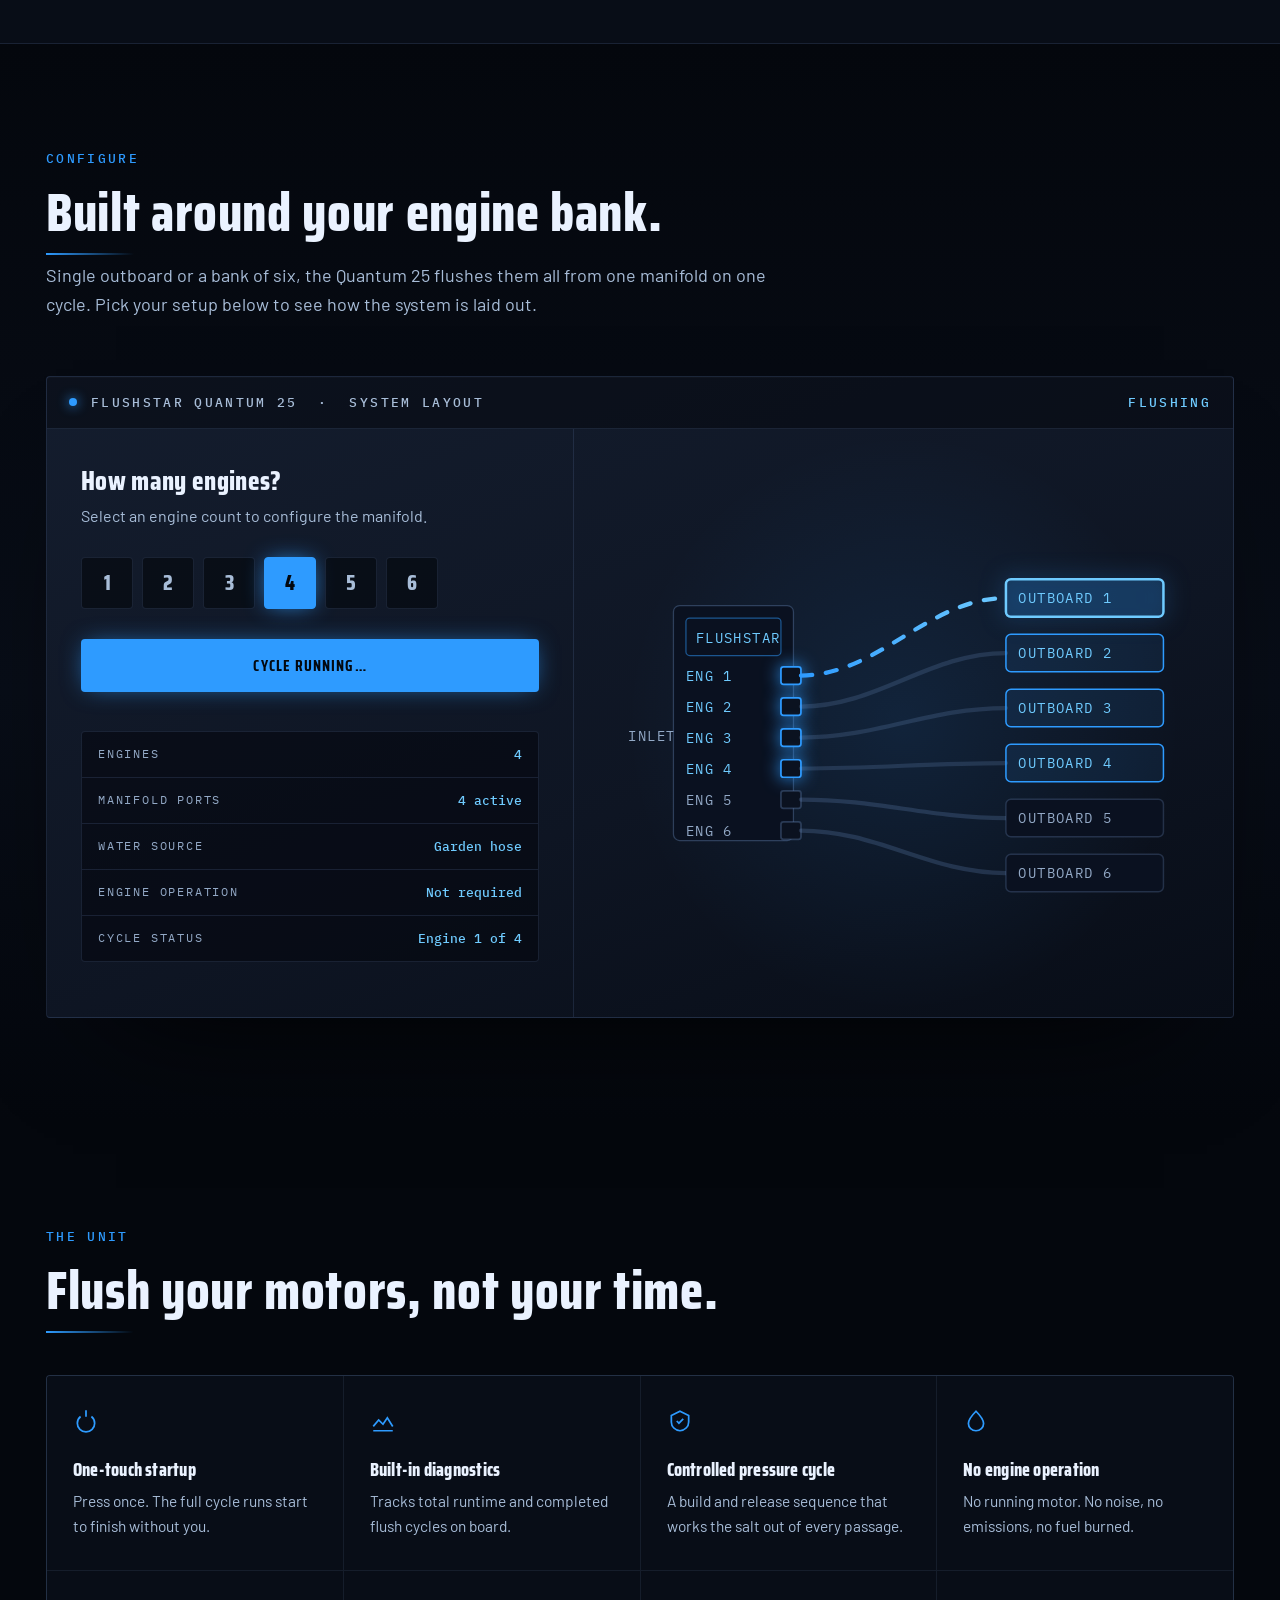
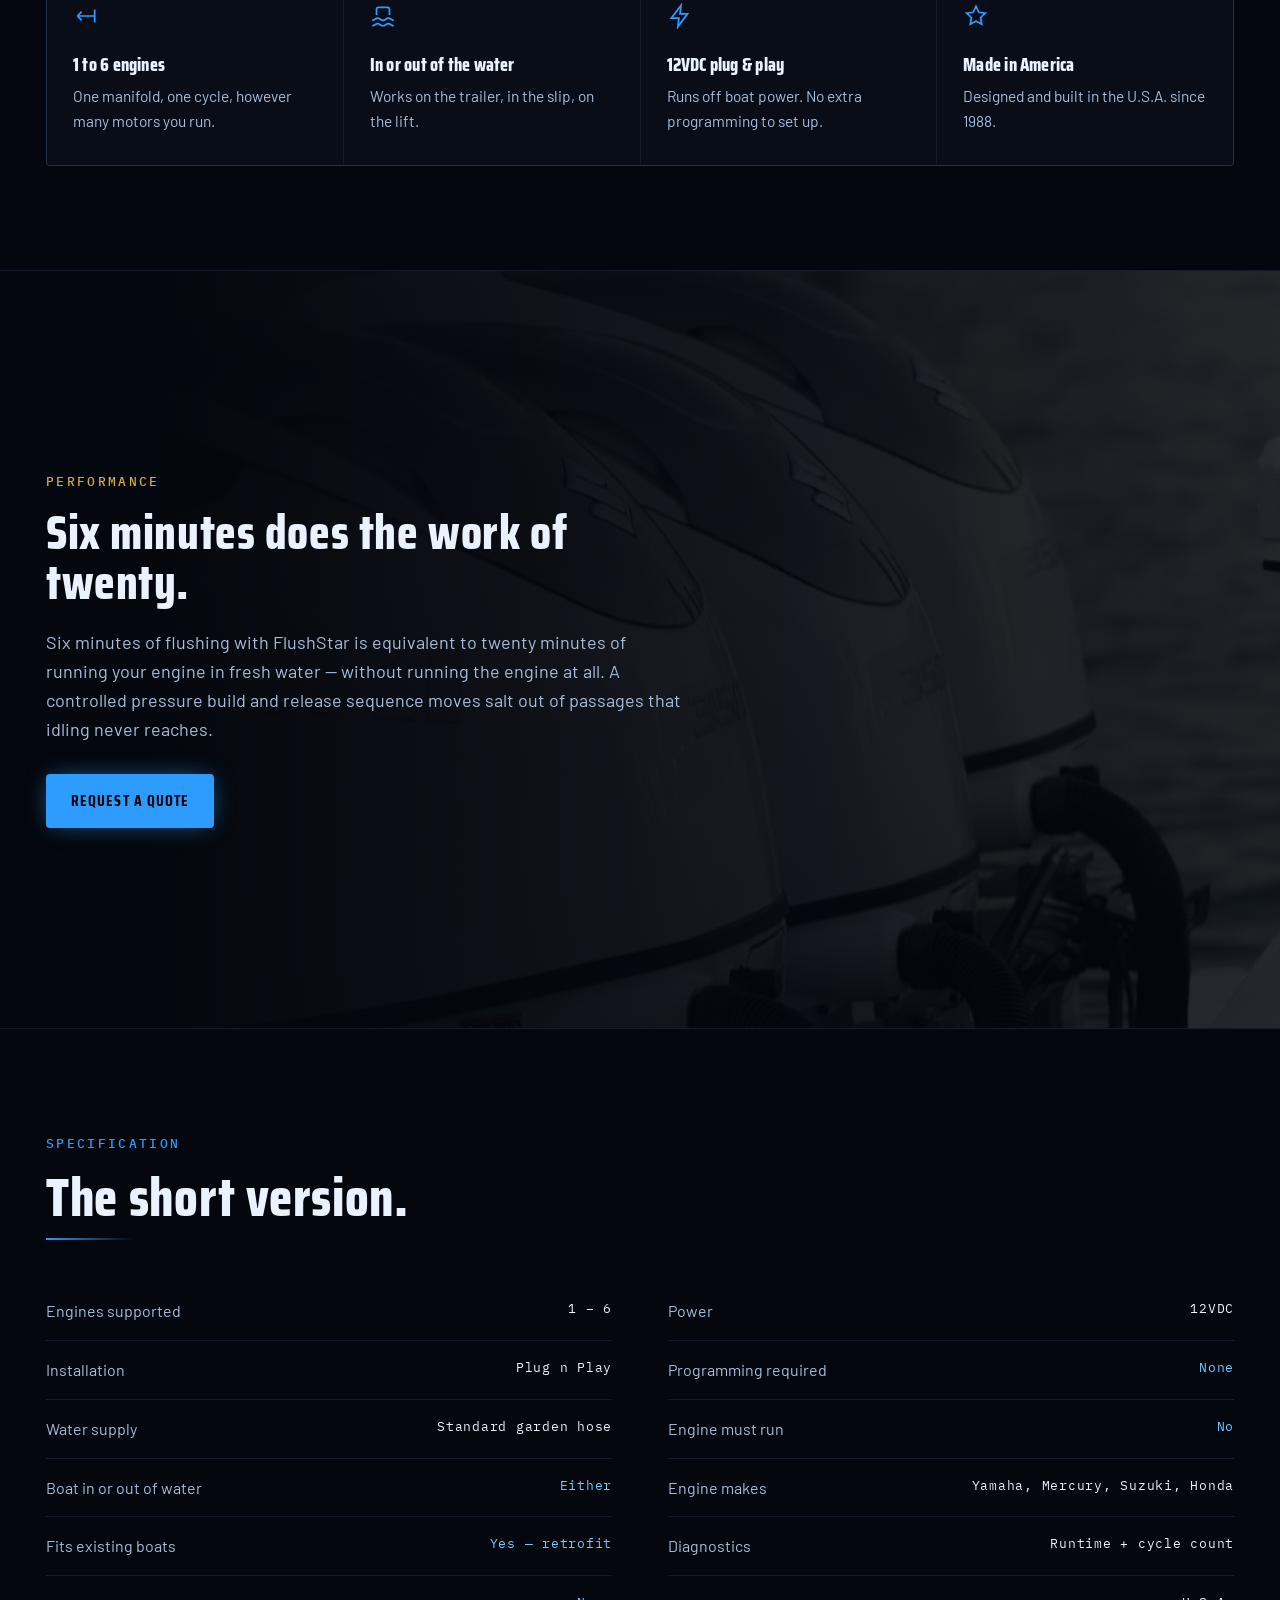
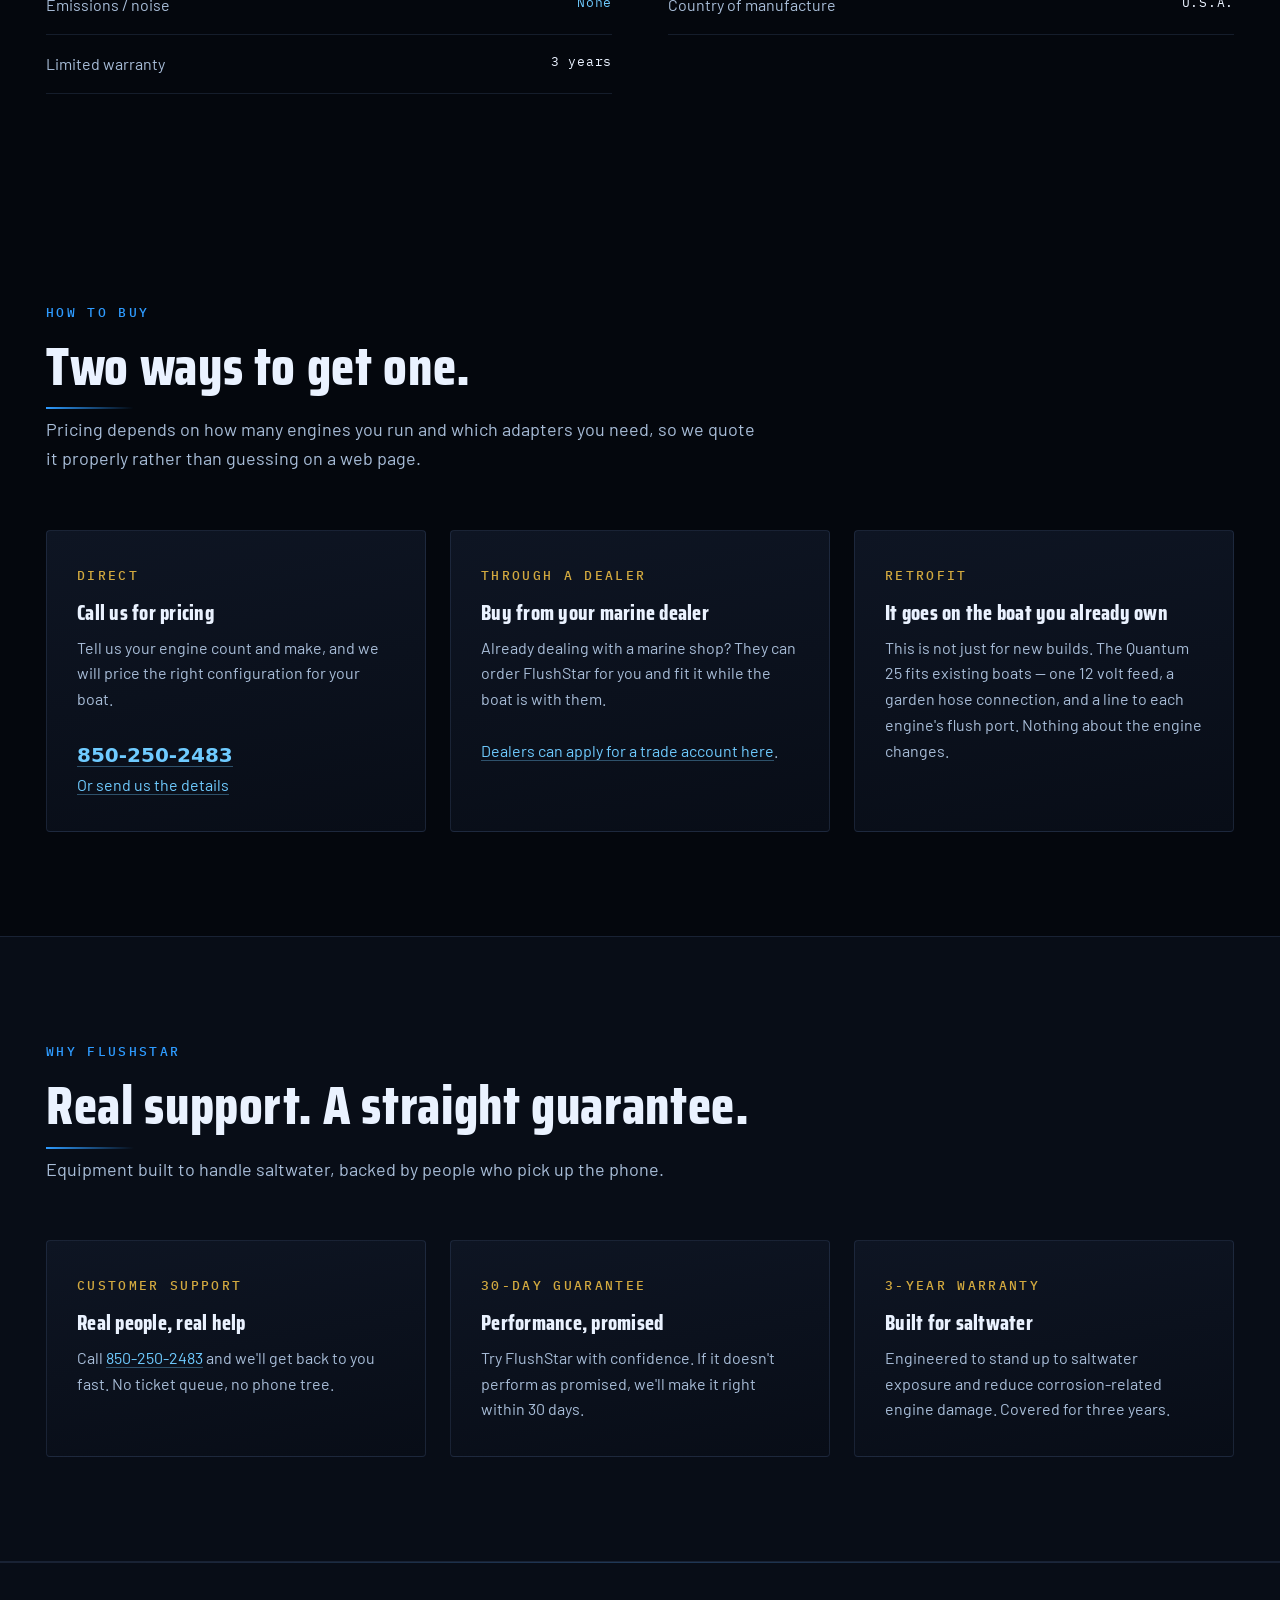
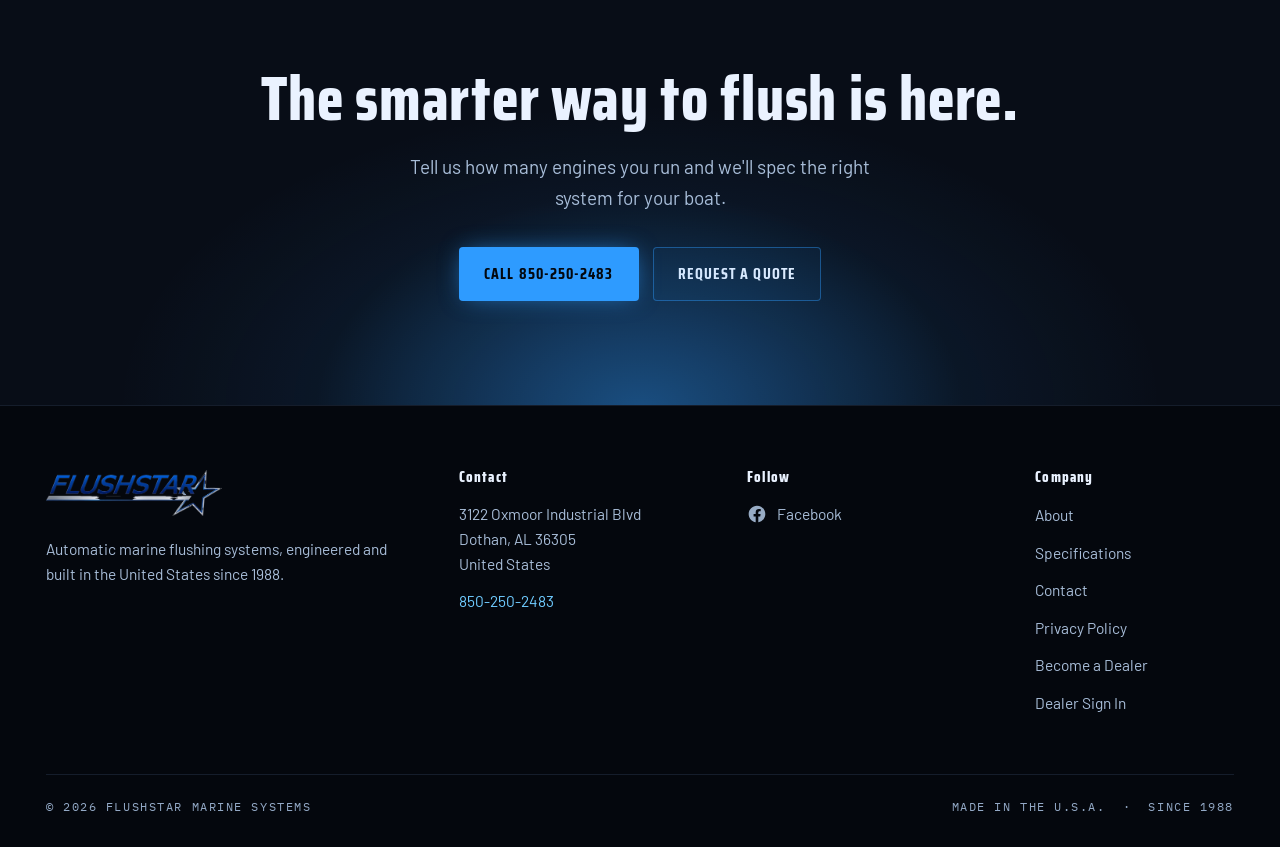
==== commit aa6f70e2: "Hero: replace the drifting scan lines with flow arrows on the hoses The old overlay was five dashed " ====
--- a/index.html
+++ b/index.html
@@ -73,16 +73,31 @@
 <!-- HERO -->
 <section class="hero" style="padding:0">
   <div class="hero-img"><img src="img/manifold.jpg" alt="FlushStar Quantum 25 manifold connected to a bank of outboard engines"></div>
-  <svg class="flowlines" viewBox="0 0 1200 800" preserveAspectRatio="none" aria-hidden="true">
-    <defs><linearGradient id="fl" x1="0" y1="0" x2="1" y2="0">
-      <stop offset="0%" stop-color="#2E9BFF" stop-opacity="0"/>
-      <stop offset="50%" stop-color="#6FCBFF"/>
-      <stop offset="100%" stop-color="#2E9BFF" stop-opacity="0"/></linearGradient></defs>
-    <path d="M-50 130 C 300 90, 620 210, 1250 120"/>
-    <path d="M-50 300 C 340 250, 700 380, 1250 290"/>
-    <path d="M-50 470 C 280 430, 660 560, 1250 460"/>
-    <path d="M-50 620 C 360 580, 720 700, 1250 610"/>
-    <path d="M-50 750 C 300 700, 640 820, 1250 740"/>
+  <!-- Flow arrows travelling up the hoses into the engines. The three paths are
+       traced from the hoses in the photograph behind them, so the chevrons ride
+       along the real hose runs. The viewBox matches the photo's 3:2 aspect and
+       uses "slice", which crops exactly as the image's object-fit:cover does. -->
+  <svg class="flow" viewBox="0 0 1200 800" preserveAspectRatio="xMidYMid slice" aria-hidden="true">
+    <defs>
+      <path id="ha" d="M700,469 C767,487 835,423 902,367"/>
+      <path id="hb" d="M700,580 C830,587 960,507 1090,383"/>
+      <path id="hc" d="M700,626 C867,719 1033,600 1200,496"/>
+    </defs>
+    <g class="chev"><path d="M-11,-13 L0,0 L-11,13 M-24,-13 L-13,0 L-24,13"/><animateMotion dur="1.99s" repeatCount="indefinite" rotate="auto" begin="0s"><mpath xlink:href="#ha" href="#ha"/></animateMotion><animate attributeName="opacity" values="0;1;1;0" keyTimes="0;.14;.72;1" dur="1.99s" repeatCount="indefinite" begin="0s"/></g>
+    <g class="chev"><path d="M-11,-13 L0,0 L-11,13 M-24,-13 L-13,0 L-24,13"/><animateMotion dur="1.99s" repeatCount="indefinite" rotate="auto" begin="-1.00s"><mpath xlink:href="#ha" href="#ha"/></animateMotion><animate attributeName="opacity" values="0;1;1;0" keyTimes="0;.14;.72;1" dur="1.99s" repeatCount="indefinite" begin="-1.00s"/></g>
+
+    <g class="chev"><path d="M-11,-13 L0,0 L-11,13 M-24,-13 L-13,0 L-24,13"/><animateMotion dur="3.81s" repeatCount="indefinite" rotate="auto" begin="0s"><mpath xlink:href="#hb" href="#hb"/></animateMotion><animate attributeName="opacity" values="0;1;1;0" keyTimes="0;.14;.72;1" dur="3.81s" repeatCount="indefinite" begin="0s"/></g>
+    <g class="chev"><path d="M-11,-13 L0,0 L-11,13 M-24,-13 L-13,0 L-24,13"/><animateMotion dur="3.81s" repeatCount="indefinite" rotate="auto" begin="-0.76s"><mpath xlink:href="#hb" href="#hb"/></animateMotion><animate attributeName="opacity" values="0;1;1;0" keyTimes="0;.14;.72;1" dur="3.81s" repeatCount="indefinite" begin="-0.76s"/></g>
+    <g class="chev"><path d="M-11,-13 L0,0 L-11,13 M-24,-13 L-13,0 L-24,13"/><animateMotion dur="3.81s" repeatCount="indefinite" rotate="auto" begin="-1.52s"><mpath xlink:href="#hb" href="#hb"/></animateMotion><animate attributeName="opacity" values="0;1;1;0" keyTimes="0;.14;.72;1" dur="3.81s" repeatCount="indefinite" begin="-1.52s"/></g>
+    <g class="chev"><path d="M-11,-13 L0,0 L-11,13 M-24,-13 L-13,0 L-24,13"/><animateMotion dur="3.81s" repeatCount="indefinite" rotate="auto" begin="-2.28s"><mpath xlink:href="#hb" href="#hb"/></animateMotion><animate attributeName="opacity" values="0;1;1;0" keyTimes="0;.14;.72;1" dur="3.81s" repeatCount="indefinite" begin="-2.28s"/></g>
+    <g class="chev"><path d="M-11,-13 L0,0 L-11,13 M-24,-13 L-13,0 L-24,13"/><animateMotion dur="3.81s" repeatCount="indefinite" rotate="auto" begin="-3.04s"><mpath xlink:href="#hb" href="#hb"/></animateMotion><animate attributeName="opacity" values="0;1;1;0" keyTimes="0;.14;.72;1" dur="3.81s" repeatCount="indefinite" begin="-3.04s"/></g>
+
+    <g class="chev"><path d="M-11,-13 L0,0 L-11,13 M-24,-13 L-13,0 L-24,13"/><animateMotion dur="4.62s" repeatCount="indefinite" rotate="auto" begin="0s"><mpath xlink:href="#hc" href="#hc"/></animateMotion><animate attributeName="opacity" values="0;1;1;0" keyTimes="0;.14;.72;1" dur="4.62s" repeatCount="indefinite" begin="0s"/></g>
+    <g class="chev"><path d="M-11,-13 L0,0 L-11,13 M-24,-13 L-13,0 L-24,13"/><animateMotion dur="4.62s" repeatCount="indefinite" rotate="auto" begin="-0.77s"><mpath xlink:href="#hc" href="#hc"/></animateMotion><animate attributeName="opacity" values="0;1;1;0" keyTimes="0;.14;.72;1" dur="4.62s" repeatCount="indefinite" begin="-0.77s"/></g>
+    <g class="chev"><path d="M-11,-13 L0,0 L-11,13 M-24,-13 L-13,0 L-24,13"/><animateMotion dur="4.62s" repeatCount="indefinite" rotate="auto" begin="-1.54s"><mpath xlink:href="#hc" href="#hc"/></animateMotion><animate attributeName="opacity" values="0;1;1;0" keyTimes="0;.14;.72;1" dur="4.62s" repeatCount="indefinite" begin="-1.54s"/></g>
+    <g class="chev"><path d="M-11,-13 L0,0 L-11,13 M-24,-13 L-13,0 L-24,13"/><animateMotion dur="4.62s" repeatCount="indefinite" rotate="auto" begin="-2.31s"><mpath xlink:href="#hc" href="#hc"/></animateMotion><animate attributeName="opacity" values="0;1;1;0" keyTimes="0;.14;.72;1" dur="4.62s" repeatCount="indefinite" begin="-2.31s"/></g>
+    <g class="chev"><path d="M-11,-13 L0,0 L-11,13 M-24,-13 L-13,0 L-24,13"/><animateMotion dur="4.62s" repeatCount="indefinite" rotate="auto" begin="-3.08s"><mpath xlink:href="#hc" href="#hc"/></animateMotion><animate attributeName="opacity" values="0;1;1;0" keyTimes="0;.14;.72;1" dur="4.62s" repeatCount="indefinite" begin="-3.08s"/></g>
+    <g class="chev"><path d="M-11,-13 L0,0 L-11,13 M-24,-13 L-13,0 L-24,13"/><animateMotion dur="4.62s" repeatCount="indefinite" rotate="auto" begin="-3.85s"><mpath xlink:href="#hc" href="#hc"/></animateMotion><animate attributeName="opacity" values="0;1;1;0" keyTimes="0;.14;.72;1" dur="4.62s" repeatCount="indefinite" begin="-3.85s"/></g>
   </svg>
   <div class="wrap">
     <div class="hero-in">
@@ -98,7 +113,7 @@
         <div><b>1&ndash;6</b><small>Engines flushed</small></div>
         <div><b>12VDC</b><small>Plug &amp; play</small></div>
         <div><b>0 min</b><small>Engine run time</small></div>
-        <div><b>1988</b><small>Building since</small></div>
+        <div><b>3 yr</b><small>Limited warranty</small></div>
       </div>
     </div>
   </div>
--- a/style.css
+++ b/style.css
@@ -79,7 +79,7 @@
 .hero{position:relative;min-height:88vh;display:flex;align-items:center;overflow:hidden;
   border-bottom:1px solid var(--line)}
 .hero-img{position:absolute;inset:0;z-index:0}
-.hero-img img{width:100%;height:100%;object-fit:cover;object-position:80% center;opacity:.6}
+.hero-img img{width:100%;height:100%;object-fit:cover;object-position:center;opacity:.6}
 .hero-img::after{content:"";position:absolute;inset:0;
   background:linear-gradient(90deg,var(--abyss) 6%,rgba(4,7,13,.9) 38%,rgba(4,7,13,.28) 72%,rgba(4,7,13,.72)),
              linear-gradient(0deg,var(--abyss),transparent 42%)}
@@ -285,13 +285,14 @@
   section{padding:72px 0}
   .hero{min-height:auto}
   .hero-in{padding:64px 0 56px}
-  .hero-img img{object-position:70% center;opacity:.4}
+  .hero-img img{object-position:center;opacity:.4}
   .feat-grid{grid-template-columns:1fr}
   .spec-strip div{flex:1 1 50%;border-right:0;padding:16px 0}
   .btn{width:100%;justify-content:center}
   .cta-row .btn,.hero-cta .btn{width:100%}
 }
 @media(prefers-reduced-motion:reduce){
+  .flow{display:none}
   *{animation:none!important;transition:none!important}
   .rv{opacity:1;transform:none}
 }
@@ -307,14 +308,19 @@
 
 /* --- hero drama --- */
 .hero-img img{transform:scale(1.03)}
-.flowlines{position:absolute;inset:0;z-index:1;pointer-events:none;opacity:.55;mix-blend-mode:screen}
-.flowlines path{fill:none;stroke:url(#fl);stroke-width:1.4;stroke-dasharray:5 15;
-  animation:fldash 3.4s linear infinite}
-.flowlines path:nth-child(2){animation-duration:4.6s;animation-delay:-1.2s}
-.flowlines path:nth-child(3){animation-duration:2.9s;animation-delay:-.6s}
-.flowlines path:nth-child(4){animation-duration:5.2s;animation-delay:-2.1s}
-.flowlines path:nth-child(5){animation-duration:3.9s;animation-delay:-.3s}
-@keyframes fldash{to{stroke-dashoffset:-200}}
+/* Flow arrows riding the hoses in the hero photograph. The overlay has to crop
+   identically to the image beneath it, so it carries the same scale as
+   .hero-img img and relies on preserveAspectRatio="slice" to match object-fit:cover. */
+/* width/height are not optional here. An <svg> is a replaced element, so
+   inset:0 alone does NOT stretch it — it falls back to its intrinsic size
+   (viewBox ratio x the container width), which left the overlay 26px lower
+   than the photograph and the arrows floating beside the hoses. */
+.flow{position:absolute;inset:0;width:100%;height:100%;z-index:1;pointer-events:none;
+  mix-blend-mode:screen;transform:scale(1.03)}
+.flow .chev path{
+  fill:none;stroke:#DCF1FF;stroke-width:4;stroke-linecap:round;stroke-linejoin:round;
+  filter:drop-shadow(0 0 4px #9BDBFF) drop-shadow(0 0 12px #2E9BFF) drop-shadow(0 0 22px #2E9BFF);
+}
 
 /* headline word reveal */
 h1 .w{display:inline-block;opacity:0;transform:translateY(28px) rotate(2deg);
@@ -438,7 +444,7 @@
 
 @media(max-width:960px){
   .stat-grid{grid-template-columns:repeat(2,1fr)}
-  .flowlines{opacity:.32}
+  .flow{opacity:.5}
 }
 @media(max-width:560px){
   .cue{display:none}
@@ -447,7 +453,8 @@
   .stat{padding:32px 18px}
 }
 @media(prefers-reduced-motion:reduce){
-  .kin-a,.kin-b,.flowlines path,.btn-primary::after,.cta::before,.hot::before{animation:none!important}
+  .flow{display:none}
+  .kin-a,.kin-b,.btn-primary::after,.cta::before,.hot::before{animation:none!important}
   h1 .w,.hero .eyebrow,.hero p.lede,.hero-cta,.spec-strip,.stagger>*{opacity:1!important;transform:none!important;animation:none!important}
 }
 
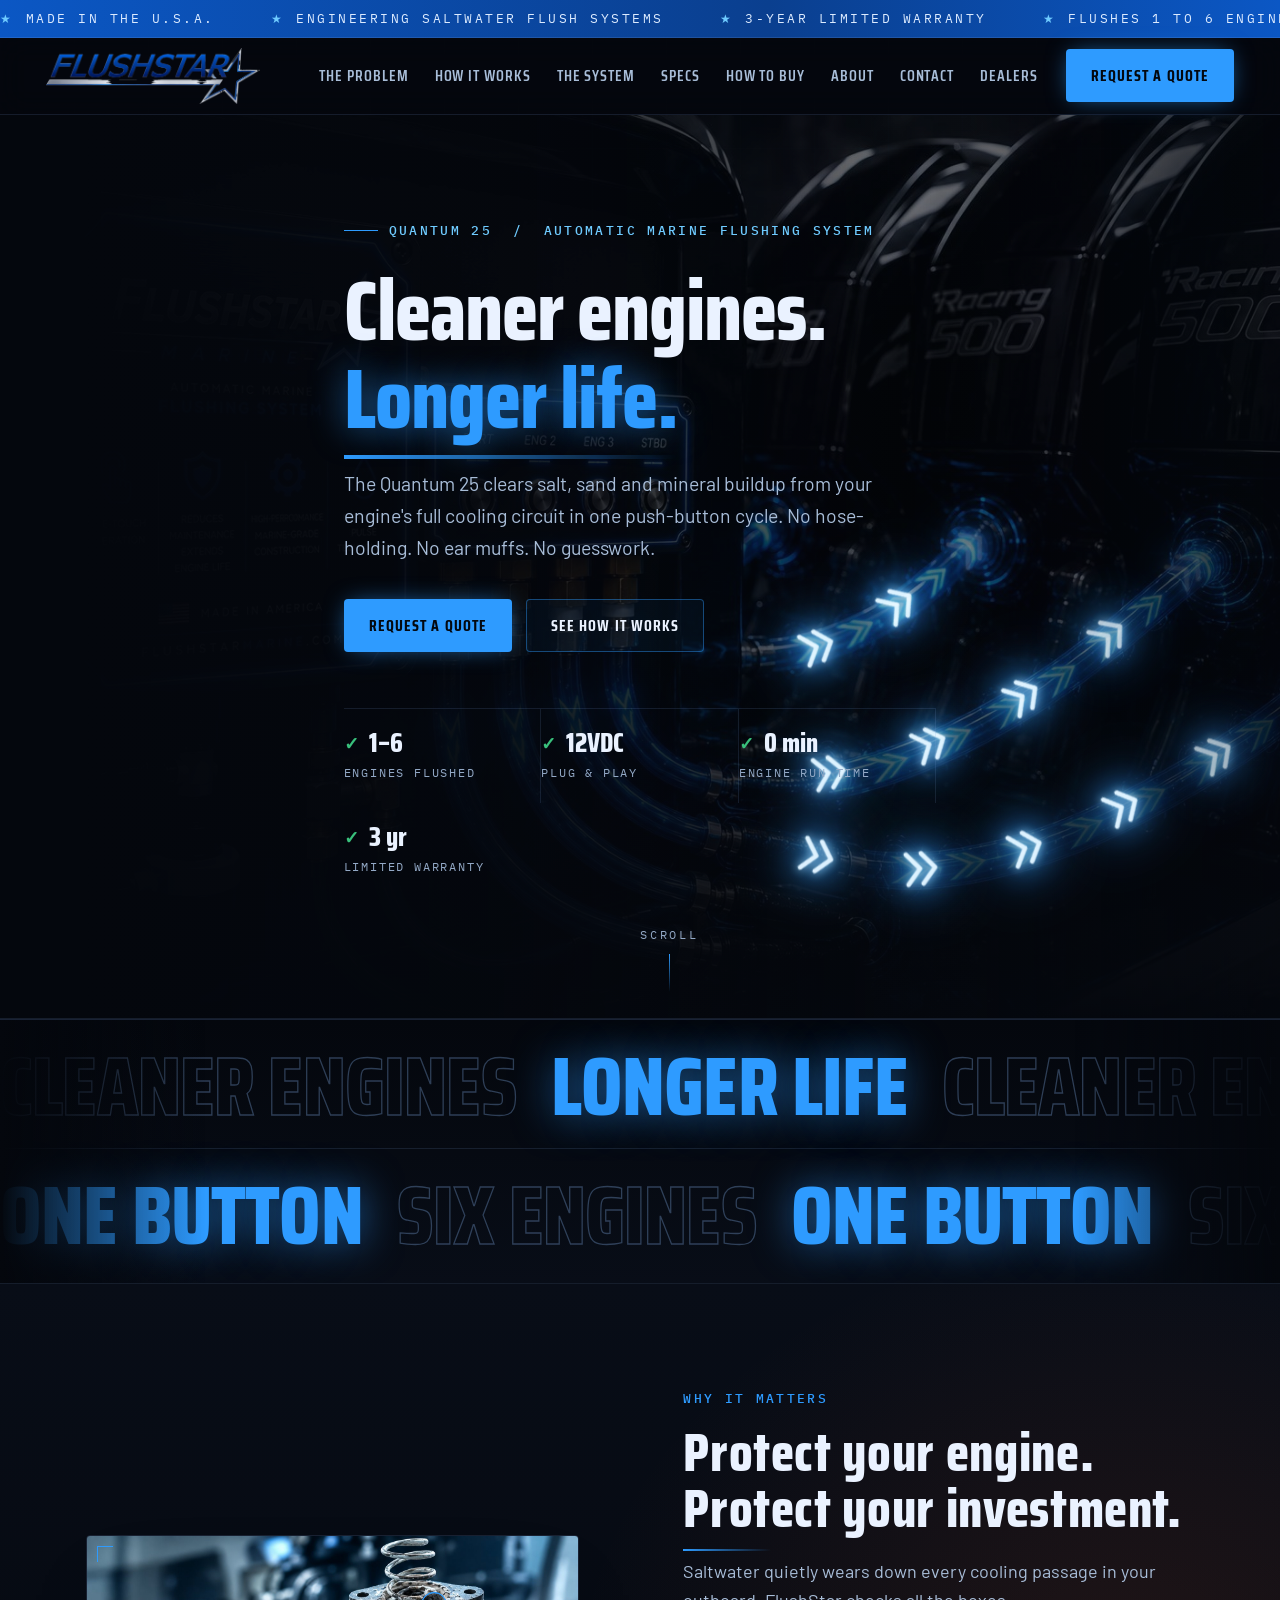
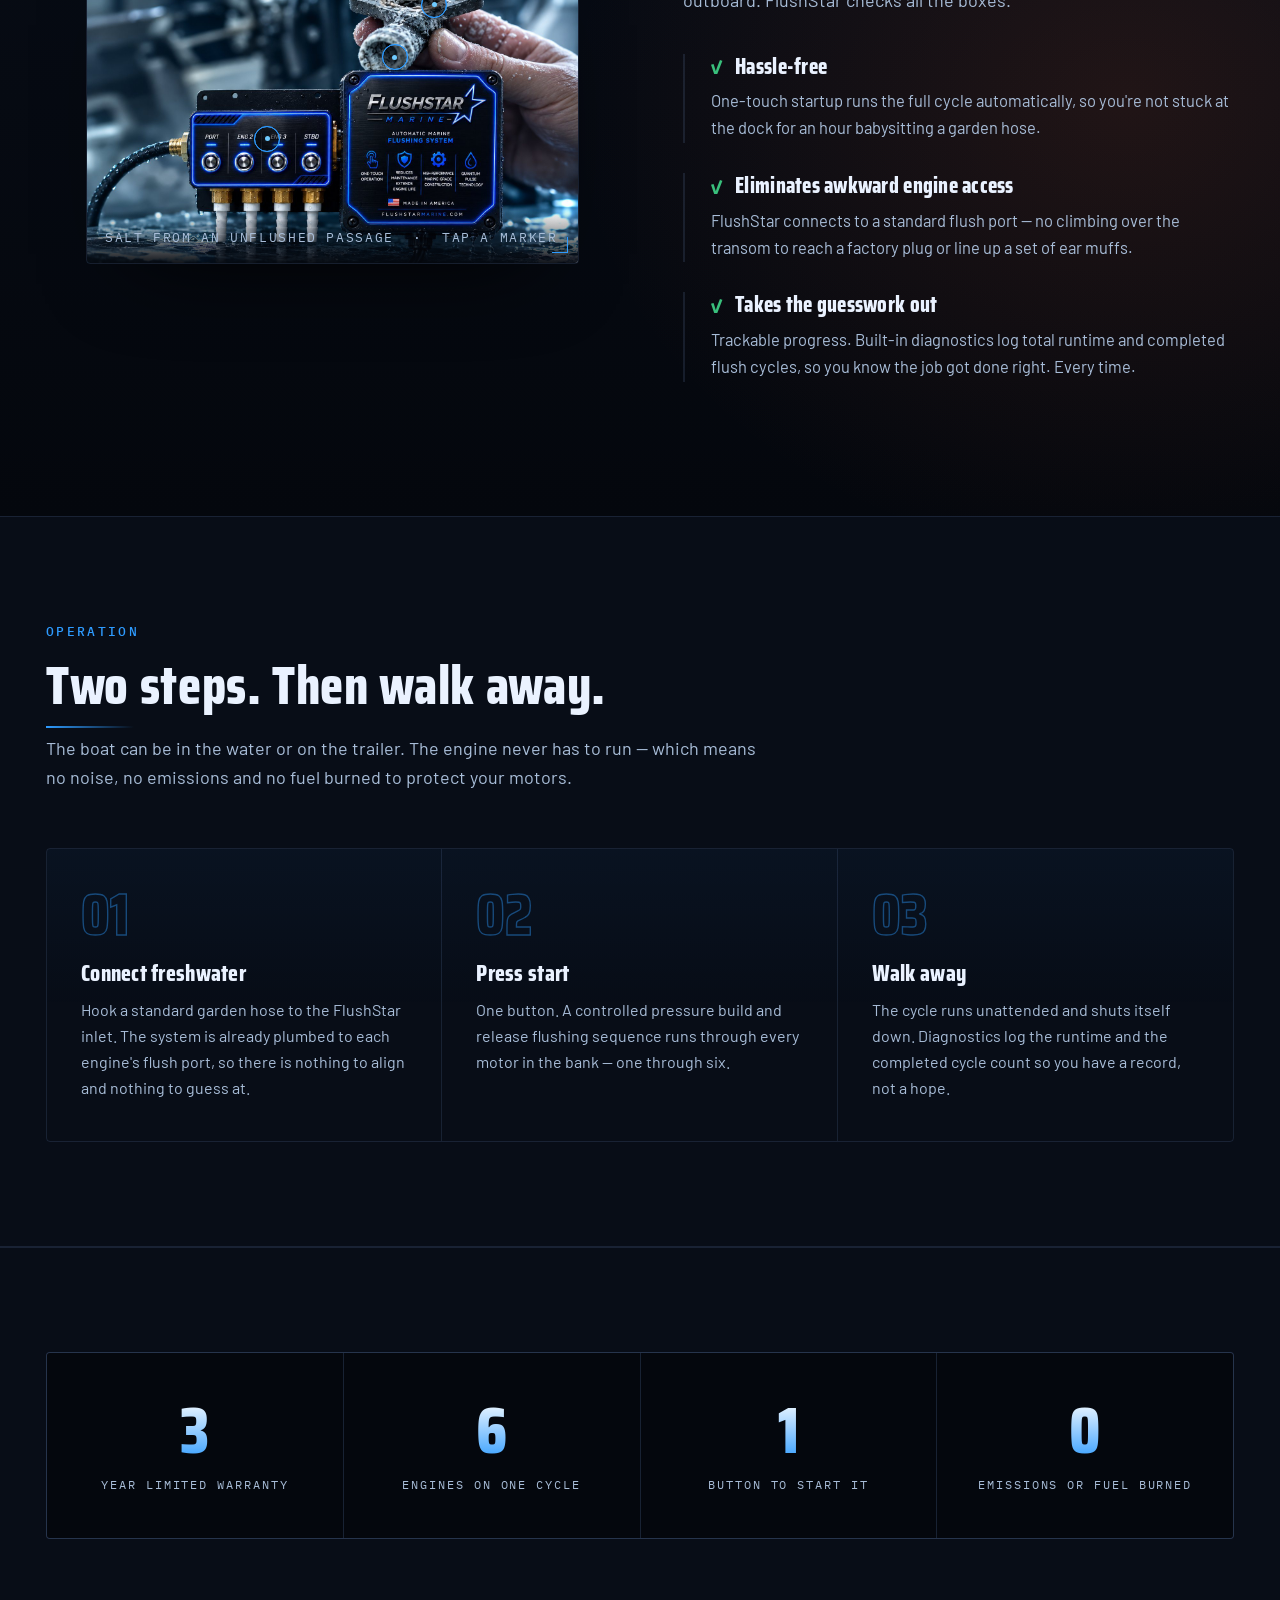
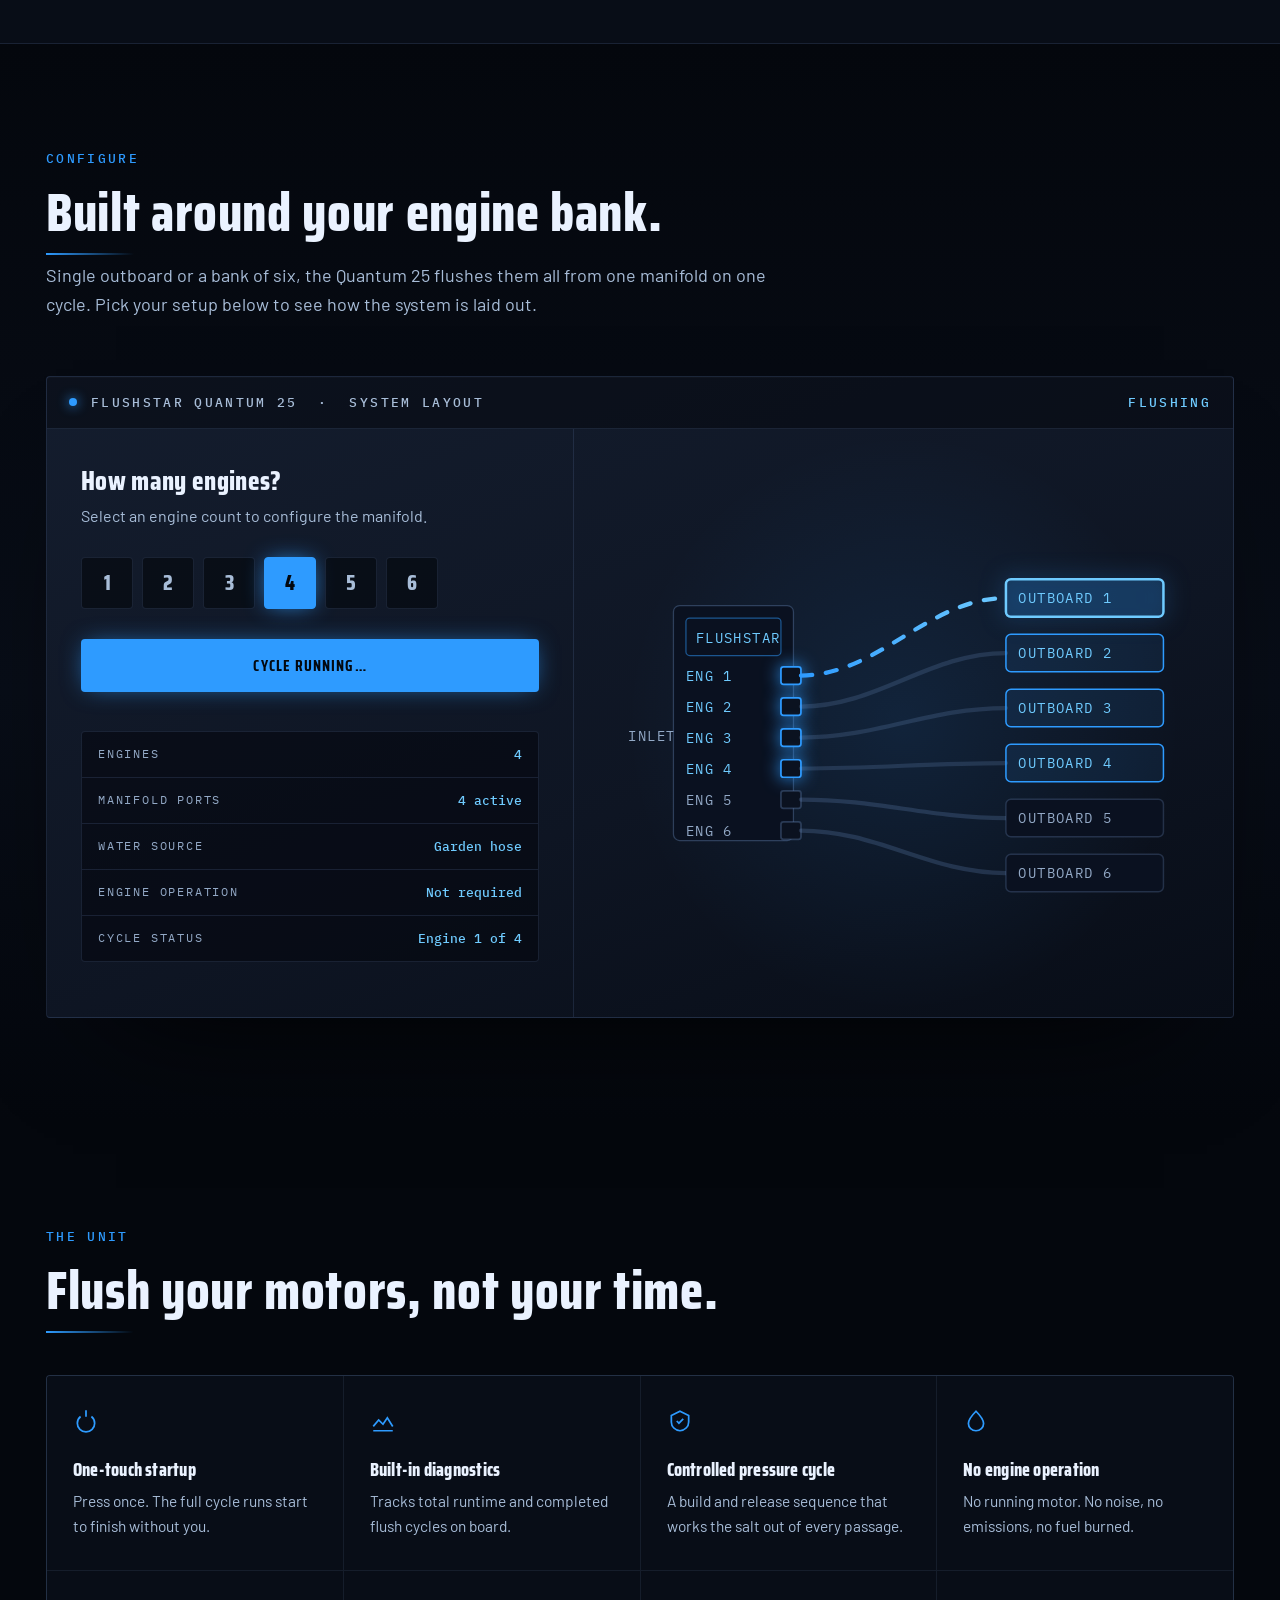
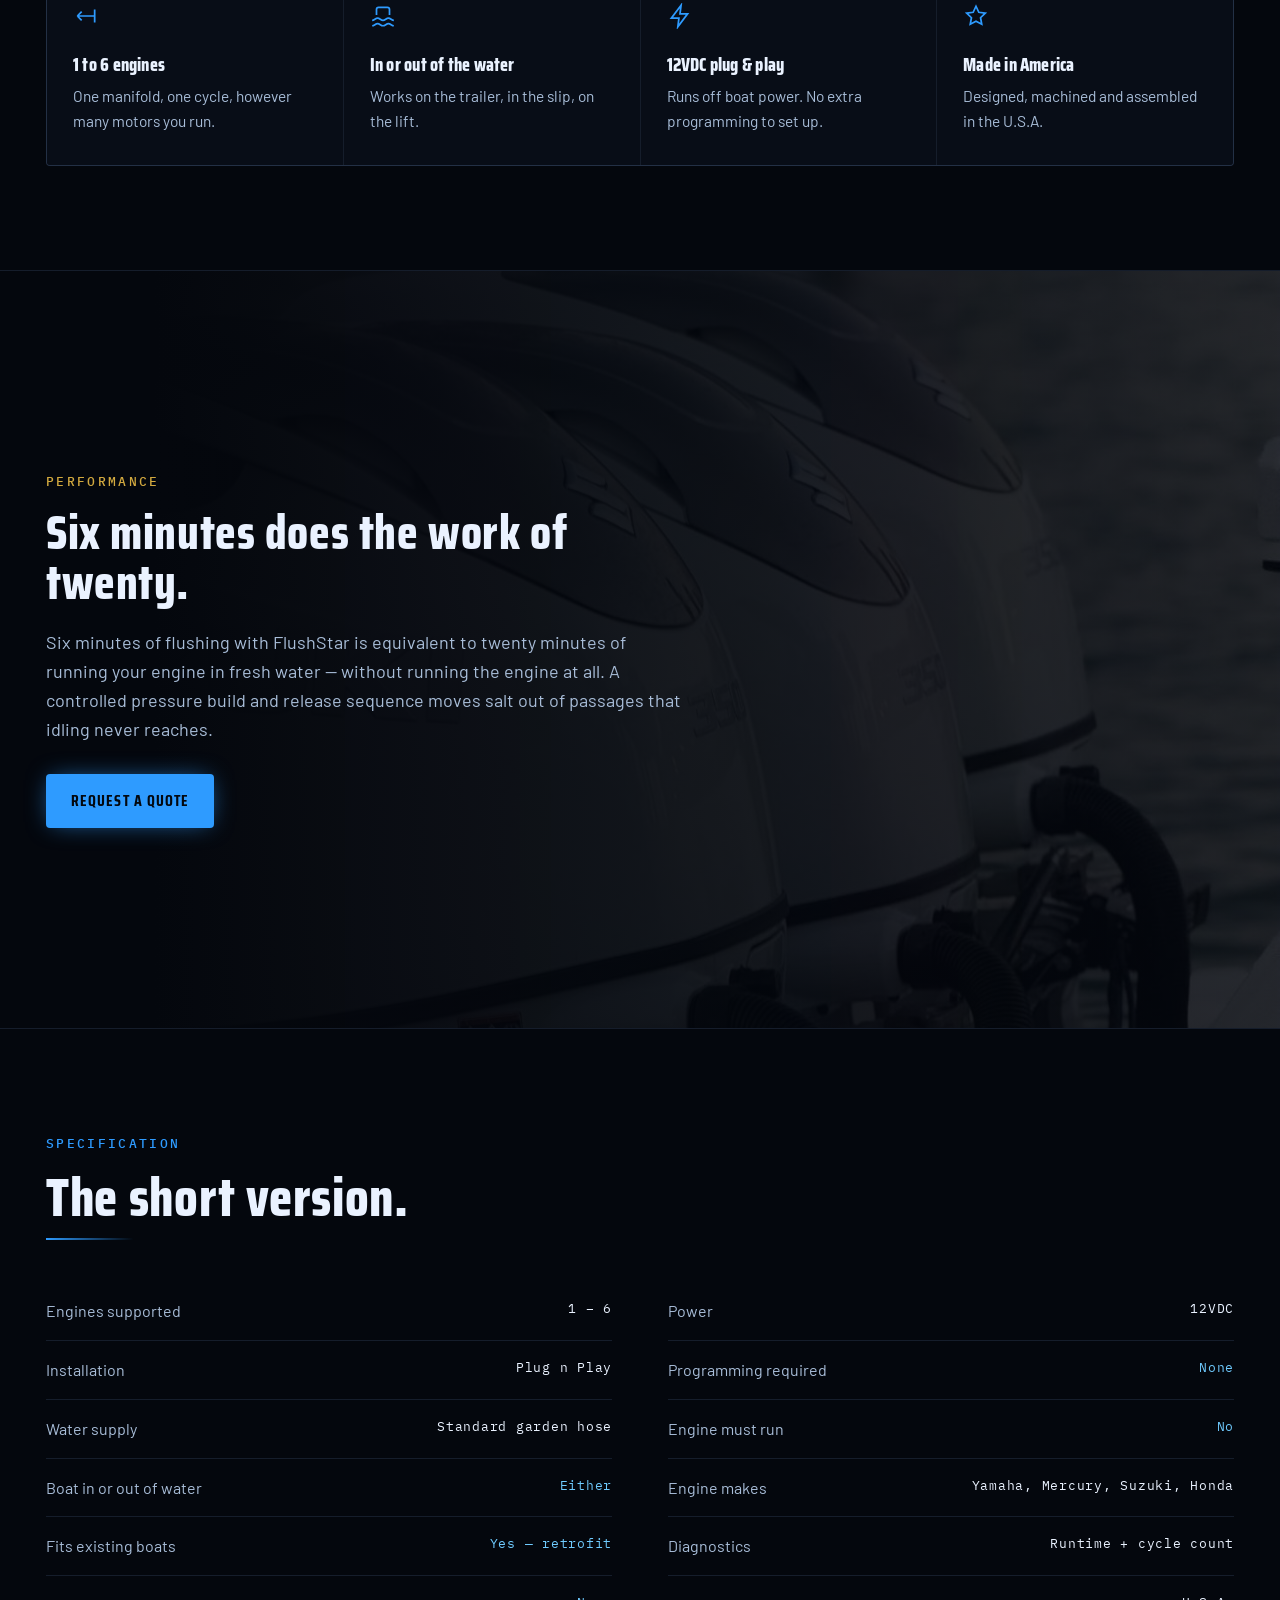
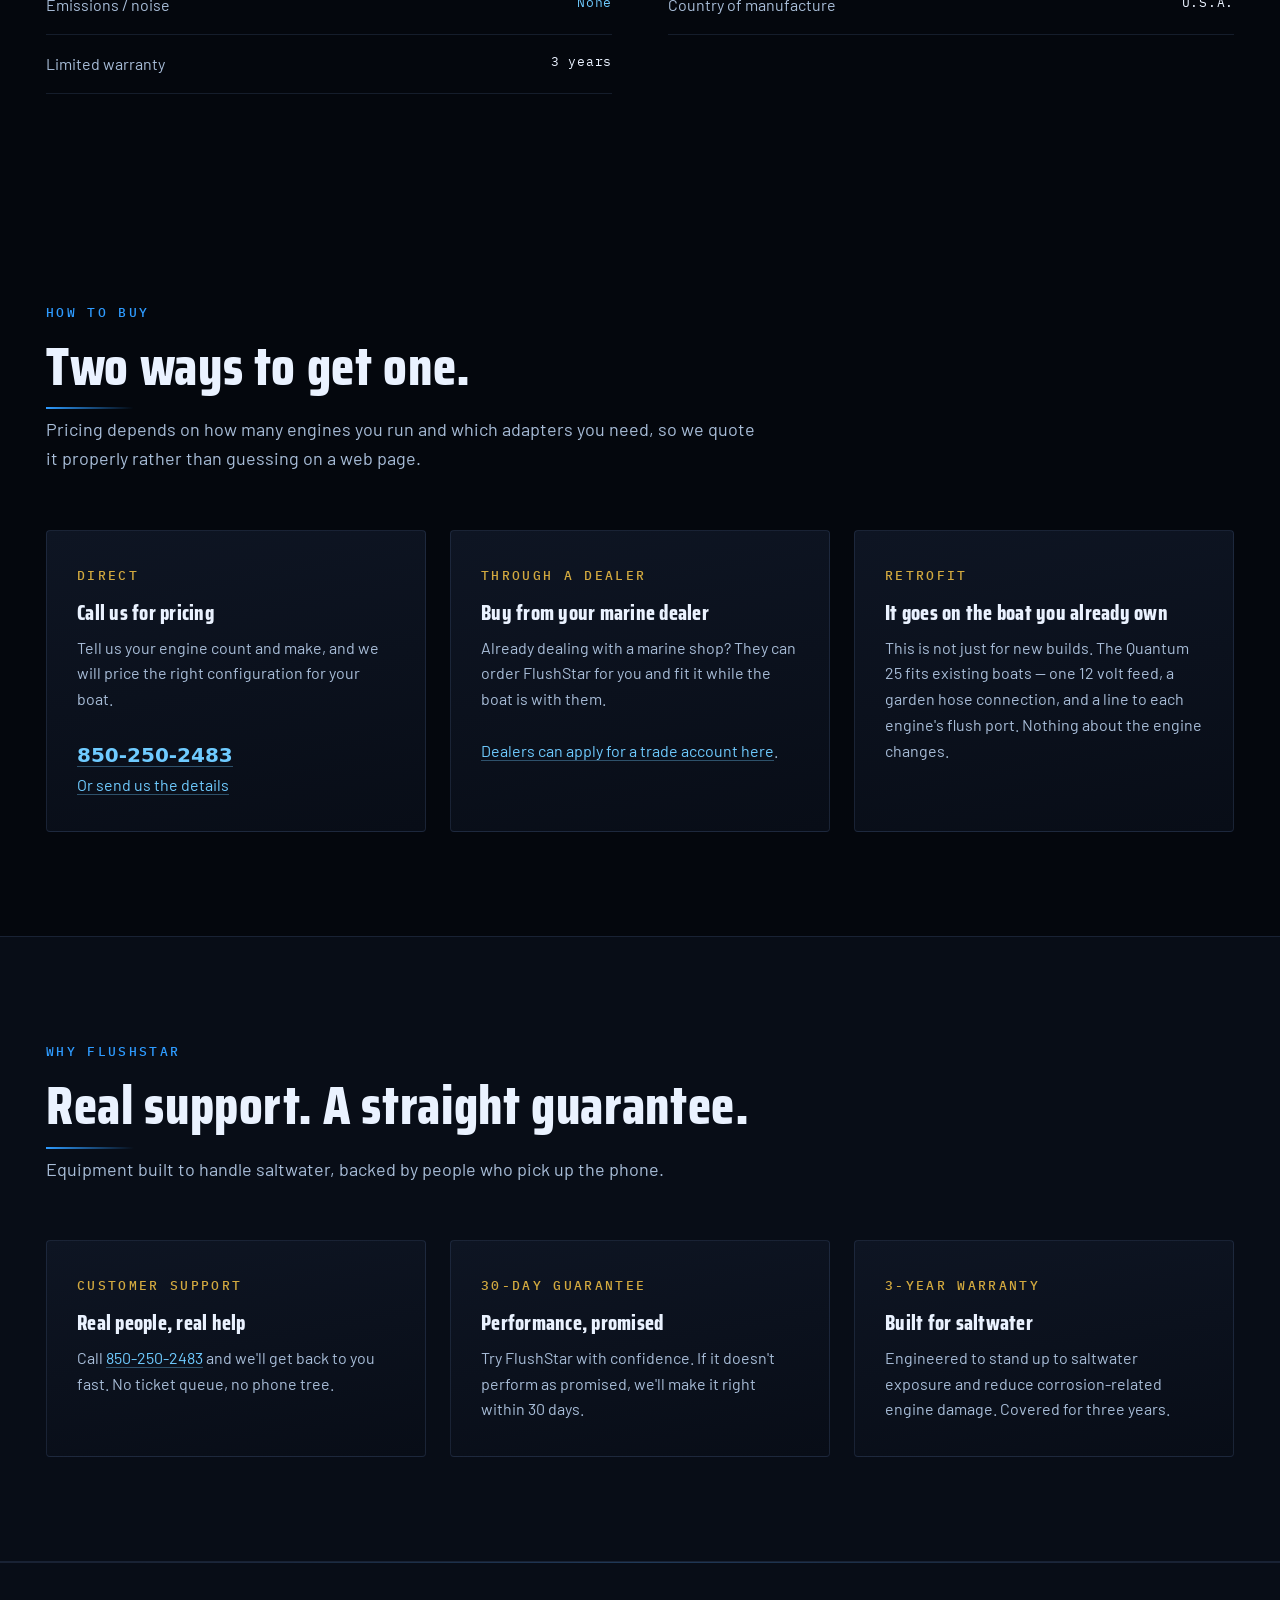
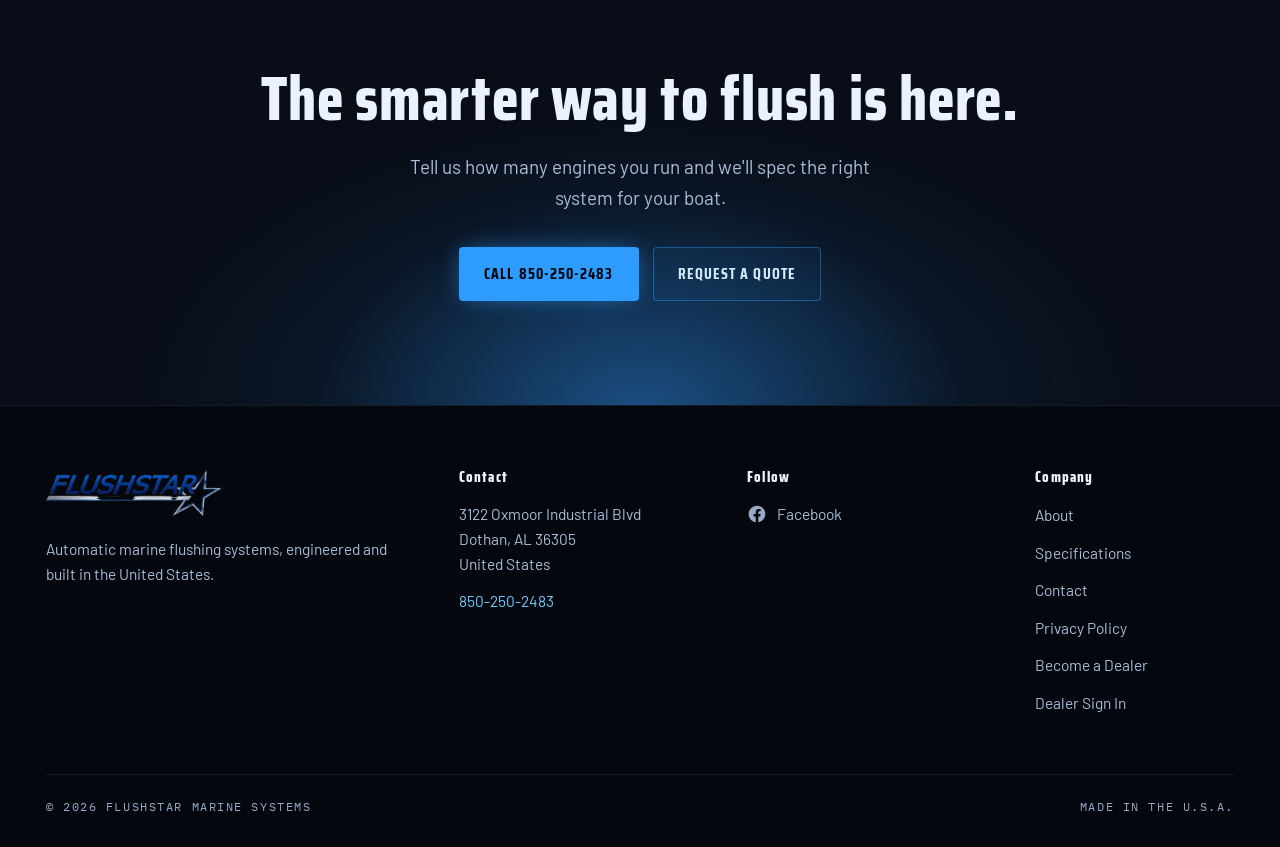
==== commit 5bd7ad60: "Drop every 1988 reference, tick the hero stats, Inquiries, faster flow FlushStar's four follow-ups. " ====
--- a/index.html
+++ b/index.html
@@ -17,7 +17,7 @@
 <meta property="og:site_name" content="FlushStar Marine Systems">
 <meta property="og:url" content="https://www.flushstarmarine.com/">
 <meta property="og:title" content="FlushStar Marine Systems | Automatic Marine Flushing System">
-<meta property="og:description" content="The Quantum 25 clears salt, sand and mineral buildup from your outboard's full cooling circuit in one push-button cycle. Flushes 1 to 6 engines. Made in the U.S.A. since 1988.">
+<meta property="og:description" content="The Quantum 25 clears salt, sand and mineral buildup from your outboard's full cooling circuit in one push-button cycle. Flushes 1 to 6 engines. Made in the U.S.A.">
 <meta property="og:image" content="https://www.flushstarmarine.com/og-image.jpg">
 <meta property="og:image:secure_url" content="https://www.flushstarmarine.com/og-image.jpg">
 <meta property="og:image:type" content="image/jpeg">
@@ -26,7 +26,7 @@
 <meta property="og:image:alt" content="FlushStar Marine Systems - Automatic Marine Flushing System">
 <meta name="twitter:card" content="summary_large_image">
 <meta name="twitter:title" content="FlushStar Marine Systems | Automatic Marine Flushing System">
-<meta name="twitter:description" content="One push-button cycle clears salt, sand and mineral buildup from up to six outboards. Made in the U.S.A. since 1988.">
+<meta name="twitter:description" content="One push-button cycle clears salt, sand and mineral buildup from up to six outboards. Made in the U.S.A.">
 <meta name="twitter:image" content="https://www.flushstarmarine.com/og-image.jpg">
 <meta name="theme-color" content="#04070D">
 
@@ -41,10 +41,10 @@
 
 <div class="ticker">
   <div class="ticker-in">
-    <span>Made in the U.S.A.</span><span>Engineering saltwater flush systems since 1988</span>
+    <span>Made in the U.S.A.</span><span>Engineering saltwater flush systems</span>
     <span>3-year limited warranty</span><span>Flushes 1 to 6 engines</span>
     <span>12VDC plug &amp; play</span><span>No engine operation required</span>
-    <span>Made in the U.S.A.</span><span>Engineering saltwater flush systems since 1988</span>
+    <span>Made in the U.S.A.</span><span>Engineering saltwater flush systems</span>
     <span>3-year limited warranty</span><span>Flushes 1 to 6 engines</span>
     <span>12VDC plug &amp; play</span><span>No engine operation required</span>
   </div>
@@ -83,21 +83,22 @@
       <path id="hb" d="M700,580 C830,587 960,507 1090,383"/>
       <path id="hc" d="M700,626 C867,719 1033,600 1200,496"/>
     </defs>
-    <g class="chev"><path d="M-11,-13 L0,0 L-11,13 M-24,-13 L-13,0 L-24,13"/><animateMotion dur="1.99s" repeatCount="indefinite" rotate="auto" begin="0s"><mpath xlink:href="#ha" href="#ha"/></animateMotion><animate attributeName="opacity" values="0;1;1;0" keyTimes="0;.14;.72;1" dur="1.99s" repeatCount="indefinite" begin="0s"/></g>
-    <g class="chev"><path d="M-11,-13 L0,0 L-11,13 M-24,-13 L-13,0 L-24,13"/><animateMotion dur="1.99s" repeatCount="indefinite" rotate="auto" begin="-1.00s"><mpath xlink:href="#ha" href="#ha"/></animateMotion><animate attributeName="opacity" values="0;1;1;0" keyTimes="0;.14;.72;1" dur="1.99s" repeatCount="indefinite" begin="-1.00s"/></g>
-
-    <g class="chev"><path d="M-11,-13 L0,0 L-11,13 M-24,-13 L-13,0 L-24,13"/><animateMotion dur="3.81s" repeatCount="indefinite" rotate="auto" begin="0s"><mpath xlink:href="#hb" href="#hb"/></animateMotion><animate attributeName="opacity" values="0;1;1;0" keyTimes="0;.14;.72;1" dur="3.81s" repeatCount="indefinite" begin="0s"/></g>
-    <g class="chev"><path d="M-11,-13 L0,0 L-11,13 M-24,-13 L-13,0 L-24,13"/><animateMotion dur="3.81s" repeatCount="indefinite" rotate="auto" begin="-0.76s"><mpath xlink:href="#hb" href="#hb"/></animateMotion><animate attributeName="opacity" values="0;1;1;0" keyTimes="0;.14;.72;1" dur="3.81s" repeatCount="indefinite" begin="-0.76s"/></g>
-    <g class="chev"><path d="M-11,-13 L0,0 L-11,13 M-24,-13 L-13,0 L-24,13"/><animateMotion dur="3.81s" repeatCount="indefinite" rotate="auto" begin="-1.52s"><mpath xlink:href="#hb" href="#hb"/></animateMotion><animate attributeName="opacity" values="0;1;1;0" keyTimes="0;.14;.72;1" dur="3.81s" repeatCount="indefinite" begin="-1.52s"/></g>
-    <g class="chev"><path d="M-11,-13 L0,0 L-11,13 M-24,-13 L-13,0 L-24,13"/><animateMotion dur="3.81s" repeatCount="indefinite" rotate="auto" begin="-2.28s"><mpath xlink:href="#hb" href="#hb"/></animateMotion><animate attributeName="opacity" values="0;1;1;0" keyTimes="0;.14;.72;1" dur="3.81s" repeatCount="indefinite" begin="-2.28s"/></g>
-    <g class="chev"><path d="M-11,-13 L0,0 L-11,13 M-24,-13 L-13,0 L-24,13"/><animateMotion dur="3.81s" repeatCount="indefinite" rotate="auto" begin="-3.04s"><mpath xlink:href="#hb" href="#hb"/></animateMotion><animate attributeName="opacity" values="0;1;1;0" keyTimes="0;.14;.72;1" dur="3.81s" repeatCount="indefinite" begin="-3.04s"/></g>
-
-    <g class="chev"><path d="M-11,-13 L0,0 L-11,13 M-24,-13 L-13,0 L-24,13"/><animateMotion dur="4.62s" repeatCount="indefinite" rotate="auto" begin="0s"><mpath xlink:href="#hc" href="#hc"/></animateMotion><animate attributeName="opacity" values="0;1;1;0" keyTimes="0;.14;.72;1" dur="4.62s" repeatCount="indefinite" begin="0s"/></g>
-    <g class="chev"><path d="M-11,-13 L0,0 L-11,13 M-24,-13 L-13,0 L-24,13"/><animateMotion dur="4.62s" repeatCount="indefinite" rotate="auto" begin="-0.77s"><mpath xlink:href="#hc" href="#hc"/></animateMotion><animate attributeName="opacity" values="0;1;1;0" keyTimes="0;.14;.72;1" dur="4.62s" repeatCount="indefinite" begin="-0.77s"/></g>
-    <g class="chev"><path d="M-11,-13 L0,0 L-11,13 M-24,-13 L-13,0 L-24,13"/><animateMotion dur="4.62s" repeatCount="indefinite" rotate="auto" begin="-1.54s"><mpath xlink:href="#hc" href="#hc"/></animateMotion><animate attributeName="opacity" values="0;1;1;0" keyTimes="0;.14;.72;1" dur="4.62s" repeatCount="indefinite" begin="-1.54s"/></g>
-    <g class="chev"><path d="M-11,-13 L0,0 L-11,13 M-24,-13 L-13,0 L-24,13"/><animateMotion dur="4.62s" repeatCount="indefinite" rotate="auto" begin="-2.31s"><mpath xlink:href="#hc" href="#hc"/></animateMotion><animate attributeName="opacity" values="0;1;1;0" keyTimes="0;.14;.72;1" dur="4.62s" repeatCount="indefinite" begin="-2.31s"/></g>
-    <g class="chev"><path d="M-11,-13 L0,0 L-11,13 M-24,-13 L-13,0 L-24,13"/><animateMotion dur="4.62s" repeatCount="indefinite" rotate="auto" begin="-3.08s"><mpath xlink:href="#hc" href="#hc"/></animateMotion><animate attributeName="opacity" values="0;1;1;0" keyTimes="0;.14;.72;1" dur="4.62s" repeatCount="indefinite" begin="-3.08s"/></g>
-    <g class="chev"><path d="M-11,-13 L0,0 L-11,13 M-24,-13 L-13,0 L-24,13"/><animateMotion dur="4.62s" repeatCount="indefinite" rotate="auto" begin="-3.85s"><mpath xlink:href="#hc" href="#hc"/></animateMotion><animate attributeName="opacity" values="0;1;1;0" keyTimes="0;.14;.72;1" dur="4.62s" repeatCount="indefinite" begin="-3.85s"/></g>
+    <g class="chev"><path d="M-11,-13 L0,0 L-11,13 M-24,-13 L-13,0 L-24,13"/><animateMotion dur="1.20s" repeatCount="indefinite" rotate="auto" begin="0s"><mpath xlink:href="#ha" href="#ha"/></animateMotion><animate attributeName="opacity" values="0;1;1;0" keyTimes="0;.14;.72;1" dur="1.20s" repeatCount="indefinite" begin="0s"/></g>
+    <g class="chev"><path d="M-11,-13 L0,0 L-11,13 M-24,-13 L-13,0 L-24,13"/><animateMotion dur="1.20s" repeatCount="indefinite" rotate="auto" begin="-0.40s"><mpath xlink:href="#ha" href="#ha"/></animateMotion><animate attributeName="opacity" values="0;1;1;0" keyTimes="0;.14;.72;1" dur="1.20s" repeatCount="indefinite" begin="-0.40s"/></g>
+    <g class="chev"><path d="M-11,-13 L0,0 L-11,13 M-24,-13 L-13,0 L-24,13"/><animateMotion dur="1.20s" repeatCount="indefinite" rotate="auto" begin="-0.80s"><mpath xlink:href="#ha" href="#ha"/></animateMotion><animate attributeName="opacity" values="0;1;1;0" keyTimes="0;.14;.72;1" dur="1.20s" repeatCount="indefinite" begin="-0.80s"/></g>
+
+    <g class="chev"><path d="M-11,-13 L0,0 L-11,13 M-24,-13 L-13,0 L-24,13"/><animateMotion dur="2.29s" repeatCount="indefinite" rotate="auto" begin="0s"><mpath xlink:href="#hb" href="#hb"/></animateMotion><animate attributeName="opacity" values="0;1;1;0" keyTimes="0;.14;.72;1" dur="2.29s" repeatCount="indefinite" begin="0s"/></g>
+    <g class="chev"><path d="M-11,-13 L0,0 L-11,13 M-24,-13 L-13,0 L-24,13"/><animateMotion dur="2.29s" repeatCount="indefinite" rotate="auto" begin="-0.46s"><mpath xlink:href="#hb" href="#hb"/></animateMotion><animate attributeName="opacity" values="0;1;1;0" keyTimes="0;.14;.72;1" dur="2.29s" repeatCount="indefinite" begin="-0.46s"/></g>
+    <g class="chev"><path d="M-11,-13 L0,0 L-11,13 M-24,-13 L-13,0 L-24,13"/><animateMotion dur="2.29s" repeatCount="indefinite" rotate="auto" begin="-0.92s"><mpath xlink:href="#hb" href="#hb"/></animateMotion><animate attributeName="opacity" values="0;1;1;0" keyTimes="0;.14;.72;1" dur="2.29s" repeatCount="indefinite" begin="-0.92s"/></g>
+    <g class="chev"><path d="M-11,-13 L0,0 L-11,13 M-24,-13 L-13,0 L-24,13"/><animateMotion dur="2.29s" repeatCount="indefinite" rotate="auto" begin="-1.37s"><mpath xlink:href="#hb" href="#hb"/></animateMotion><animate attributeName="opacity" values="0;1;1;0" keyTimes="0;.14;.72;1" dur="2.29s" repeatCount="indefinite" begin="-1.37s"/></g>
+    <g class="chev"><path d="M-11,-13 L0,0 L-11,13 M-24,-13 L-13,0 L-24,13"/><animateMotion dur="2.29s" repeatCount="indefinite" rotate="auto" begin="-1.83s"><mpath xlink:href="#hb" href="#hb"/></animateMotion><animate attributeName="opacity" values="0;1;1;0" keyTimes="0;.14;.72;1" dur="2.29s" repeatCount="indefinite" begin="-1.83s"/></g>
+
+    <g class="chev"><path d="M-11,-13 L0,0 L-11,13 M-24,-13 L-13,0 L-24,13"/><animateMotion dur="2.78s" repeatCount="indefinite" rotate="auto" begin="0s"><mpath xlink:href="#hc" href="#hc"/></animateMotion><animate attributeName="opacity" values="0;1;1;0" keyTimes="0;.14;.72;1" dur="2.78s" repeatCount="indefinite" begin="0s"/></g>
+    <g class="chev"><path d="M-11,-13 L0,0 L-11,13 M-24,-13 L-13,0 L-24,13"/><animateMotion dur="2.78s" repeatCount="indefinite" rotate="auto" begin="-0.46s"><mpath xlink:href="#hc" href="#hc"/></animateMotion><animate attributeName="opacity" values="0;1;1;0" keyTimes="0;.14;.72;1" dur="2.78s" repeatCount="indefinite" begin="-0.46s"/></g>
+    <g class="chev"><path d="M-11,-13 L0,0 L-11,13 M-24,-13 L-13,0 L-24,13"/><animateMotion dur="2.78s" repeatCount="indefinite" rotate="auto" begin="-0.93s"><mpath xlink:href="#hc" href="#hc"/></animateMotion><animate attributeName="opacity" values="0;1;1;0" keyTimes="0;.14;.72;1" dur="2.78s" repeatCount="indefinite" begin="-0.93s"/></g>
+    <g class="chev"><path d="M-11,-13 L0,0 L-11,13 M-24,-13 L-13,0 L-24,13"/><animateMotion dur="2.78s" repeatCount="indefinite" rotate="auto" begin="-1.39s"><mpath xlink:href="#hc" href="#hc"/></animateMotion><animate attributeName="opacity" values="0;1;1;0" keyTimes="0;.14;.72;1" dur="2.78s" repeatCount="indefinite" begin="-1.39s"/></g>
+    <g class="chev"><path d="M-11,-13 L0,0 L-11,13 M-24,-13 L-13,0 L-24,13"/><animateMotion dur="2.78s" repeatCount="indefinite" rotate="auto" begin="-1.86s"><mpath xlink:href="#hc" href="#hc"/></animateMotion><animate attributeName="opacity" values="0;1;1;0" keyTimes="0;.14;.72;1" dur="2.78s" repeatCount="indefinite" begin="-1.86s"/></g>
+    <g class="chev"><path d="M-11,-13 L0,0 L-11,13 M-24,-13 L-13,0 L-24,13"/><animateMotion dur="2.78s" repeatCount="indefinite" rotate="auto" begin="-2.32s"><mpath xlink:href="#hc" href="#hc"/></animateMotion><animate attributeName="opacity" values="0;1;1;0" keyTimes="0;.14;.72;1" dur="2.78s" repeatCount="indefinite" begin="-2.32s"/></g>
   </svg>
   <div class="wrap">
     <div class="hero-in">
@@ -110,10 +111,10 @@
         <a class="btn btn-ghost" href="#how">See How It Works</a>
       </div>
       <div class="spec-strip">
-        <div><b>1&ndash;6</b><small>Engines flushed</small></div>
-        <div><b>12VDC</b><small>Plug &amp; play</small></div>
-        <div><b>0 min</b><small>Engine run time</small></div>
-        <div><b>3 yr</b><small>Limited warranty</small></div>
+        <div><b><span class="tick">&#10003;</span>1&ndash;6</b><small>Engines flushed</small></div>
+        <div><b><span class="tick">&#10003;</span>12VDC</b><small>Plug &amp; play</small></div>
+        <div><b><span class="tick">&#10003;</span>0 min</b><small>Engine run time</small></div>
+        <div><b><span class="tick">&#10003;</span>3 yr</b><small>Limited warranty</small></div>
       </div>
     </div>
   </div>
@@ -313,7 +314,7 @@
       </div>
       <div class="feat">
         <svg viewBox="0 0 24 24"><path d="M12 3l2.6 5.6 6 .8-4.4 4.2 1.1 6L12 16.8 6.7 19.6l1.1-6L3.4 9.4l6-.8z"/></svg>
-        <h3>Made in America</h3><p>Designed and built in the U.S.A. since 1988.</p>
+        <h3>Made in America</h3><p>Designed, machined and assembled in the U.S.A.</p>
       </div>
     </div>
   </div>
@@ -452,7 +453,7 @@
     <div class="f-grid">
       <div>
         <img class="flogo" src="img/logo.png" alt="FlushStar Marine Systems">
-        <p>Automatic marine flushing systems, engineered and built in the United States since 1988.</p>
+        <p>Automatic marine flushing systems, engineered and built in the United States.</p>
       </div>
       <div>
         <h4>Contact</h4>
@@ -487,7 +488,7 @@
     </div>
     <div class="f-bot">
       <span>&copy; 2026 FlushStar Marine Systems</span>
-      <span>Made in the U.S.A. &nbsp;&middot;&nbsp; Since 1988</span>
+      <span>Made in the U.S.A.</span>
     </div>
   </div>
 </footer>
--- a/style.css
+++ b/style.css
@@ -17,6 +17,10 @@
   --volt-deep:#0B57C4;
   --brass:#D2A93F;
   --rust:#C4562F;
+  /* Used by every check mark. It was referenced in three places and defined in
+     none, so var(--good) was invalid and the ticks silently inherited --ice and
+     rendered white. 8.6:1 on --abyss, 7.2:1 on the darkest card. */
+  --good:#39C07C;
   --r:4px;
   --maxw:1240px;
   --glow:0 0 0 1px rgba(46,155,255,.35), 0 0 28px -6px rgba(46,155,255,.55);
@@ -96,6 +100,8 @@
 .spec-strip b{display:block;font-family:'Saira Condensed',sans-serif;font-size:27px;font-weight:800;color:var(--ice);line-height:1}
 .spec-strip small{display:block;color:var(--mute-2);margin-top:7px;font-family:'IBM Plex Mono',monospace;
   font-size:12px;letter-spacing:.15em;text-transform:uppercase}
+.spec-strip .tick{color:var(--good);font-family:'Barlow',sans-serif;font-weight:700;
+  font-size:.66em;margin-right:10px;vertical-align:.12em}
 
 /* ---------- generic section ---------- */
 section{padding:104px 0;position:relative}
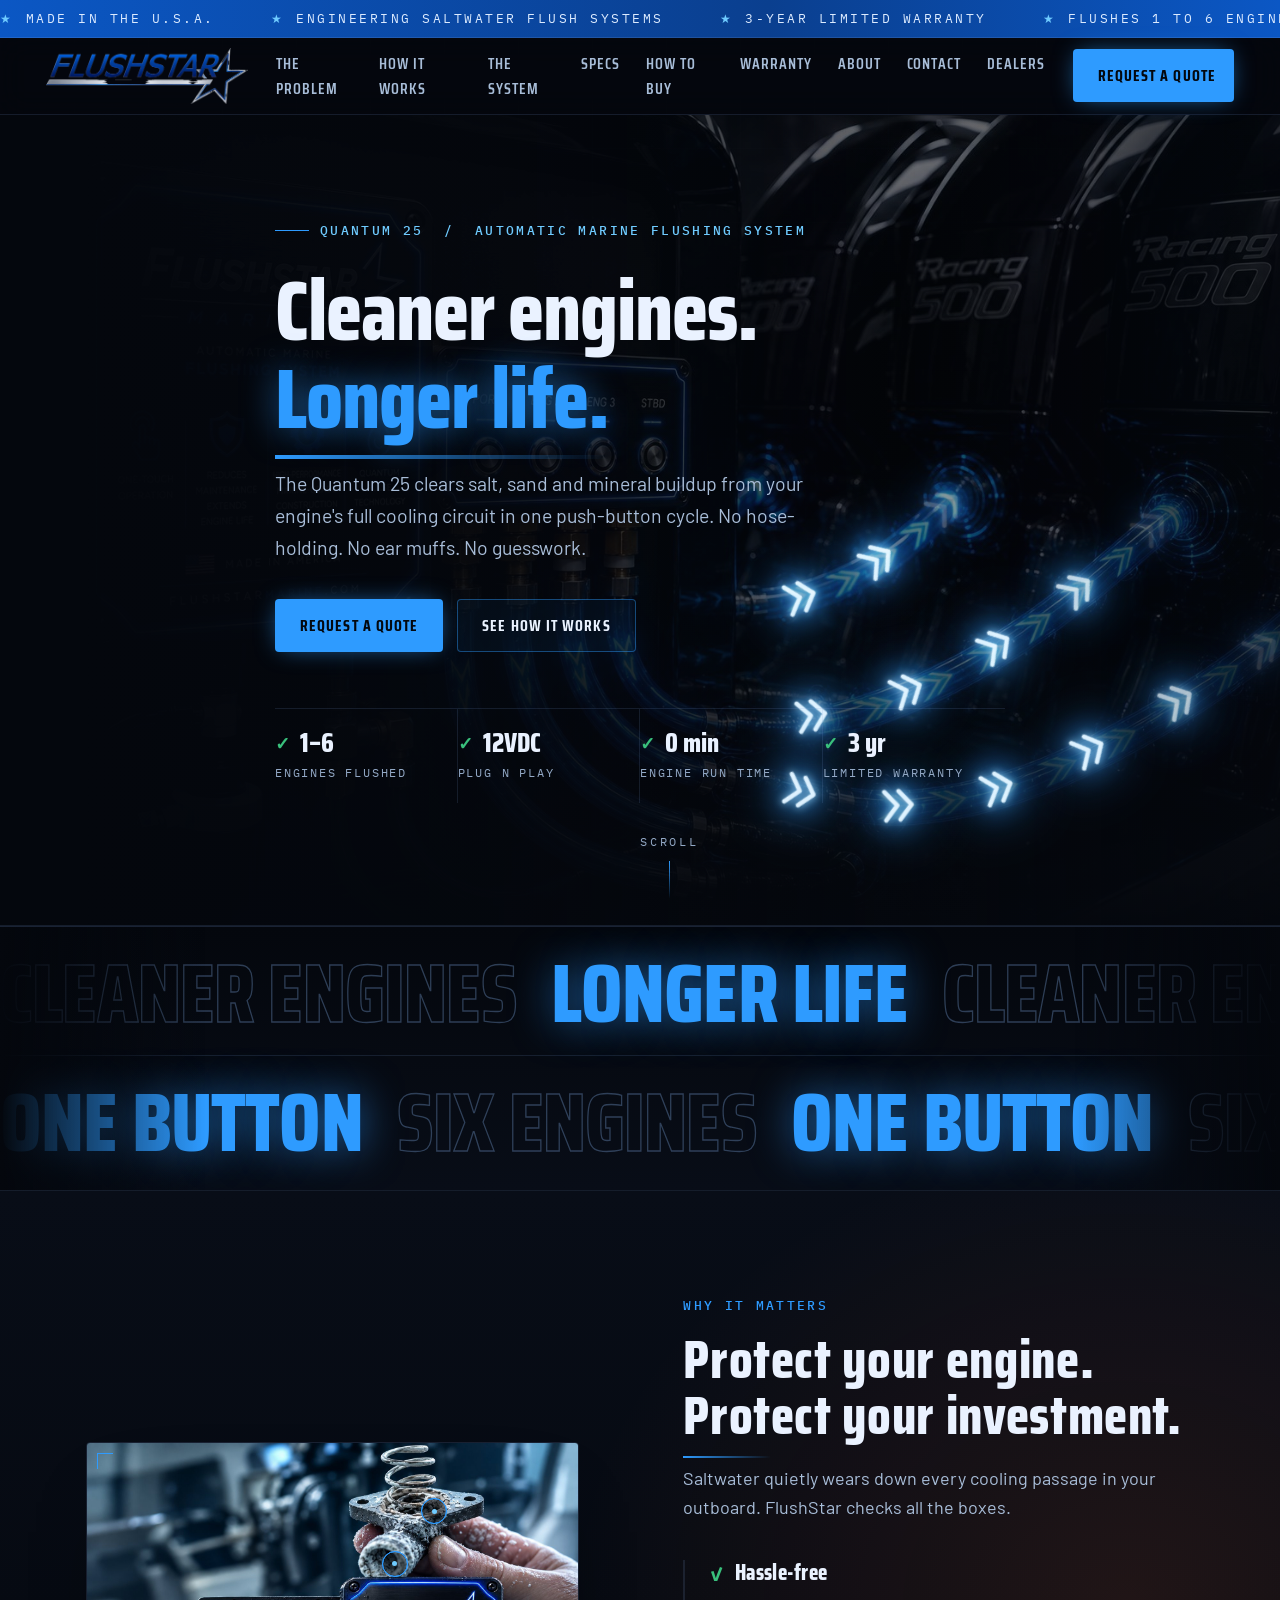
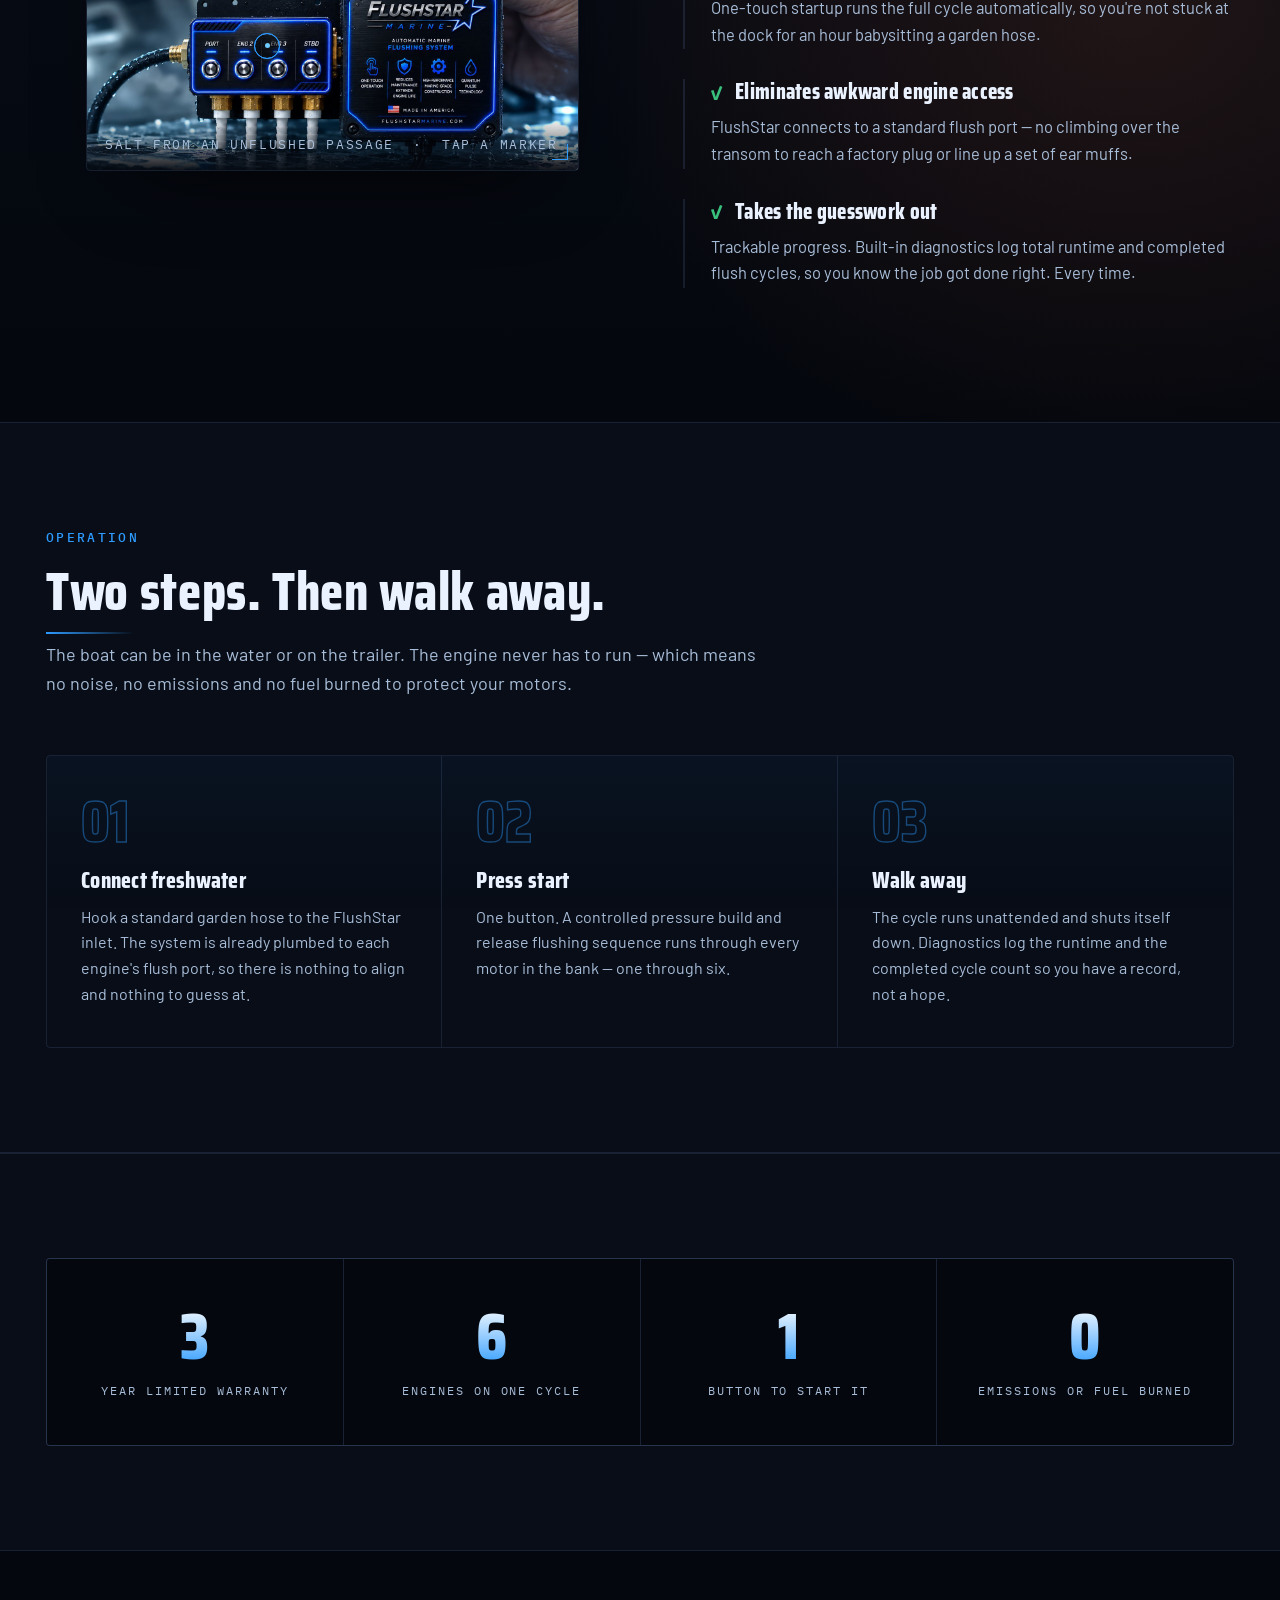
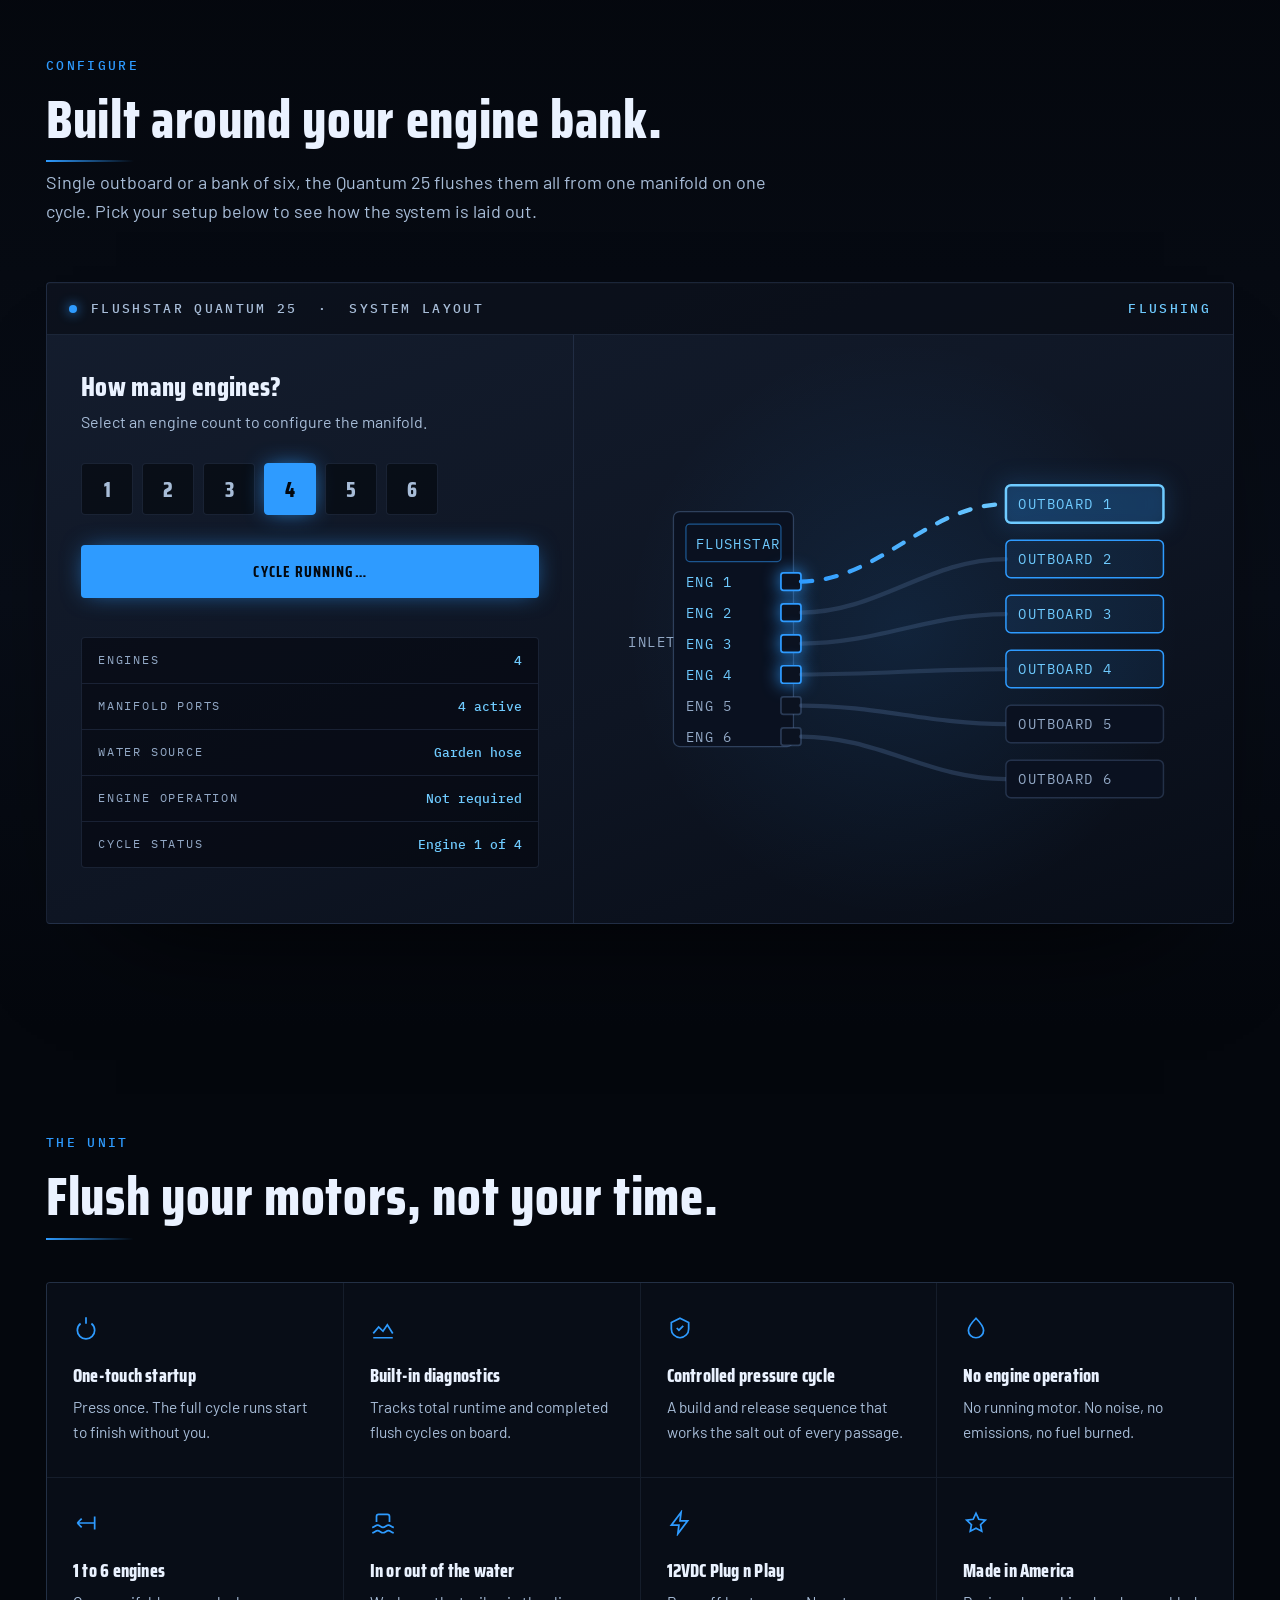
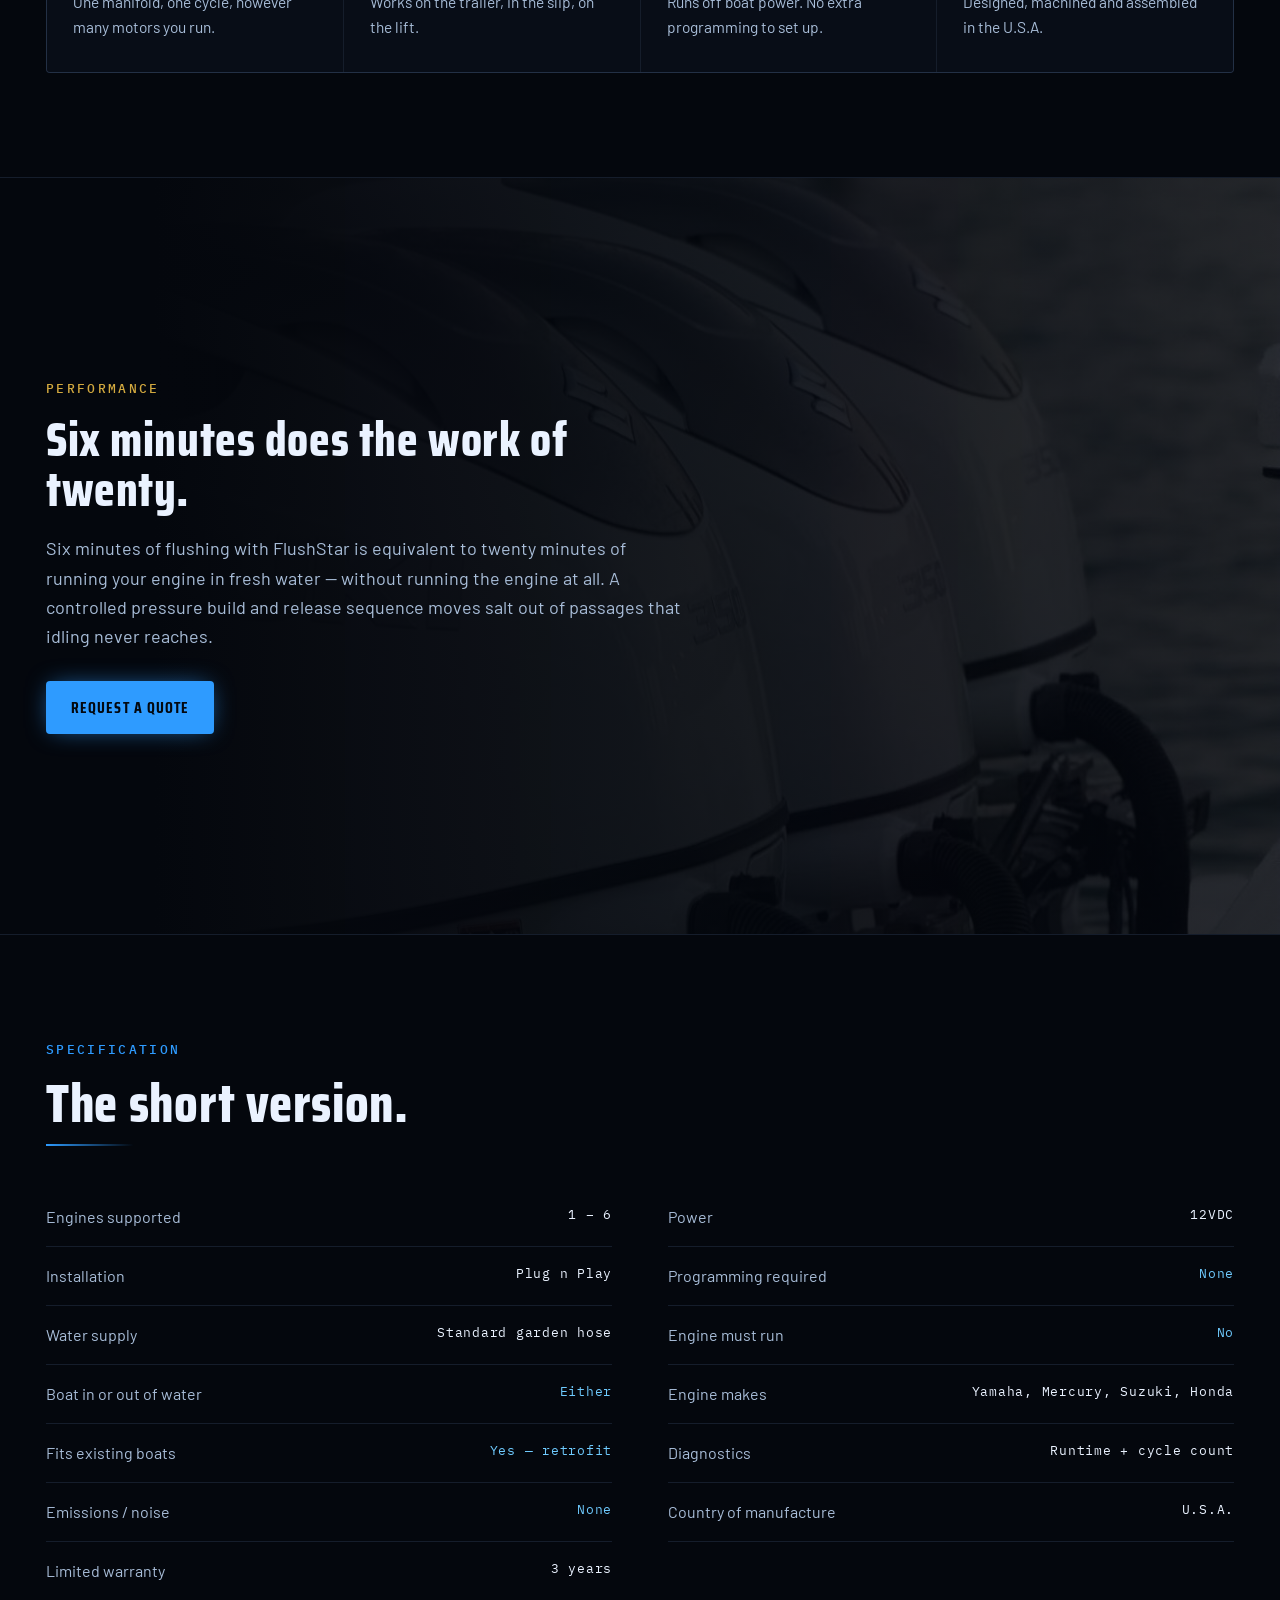
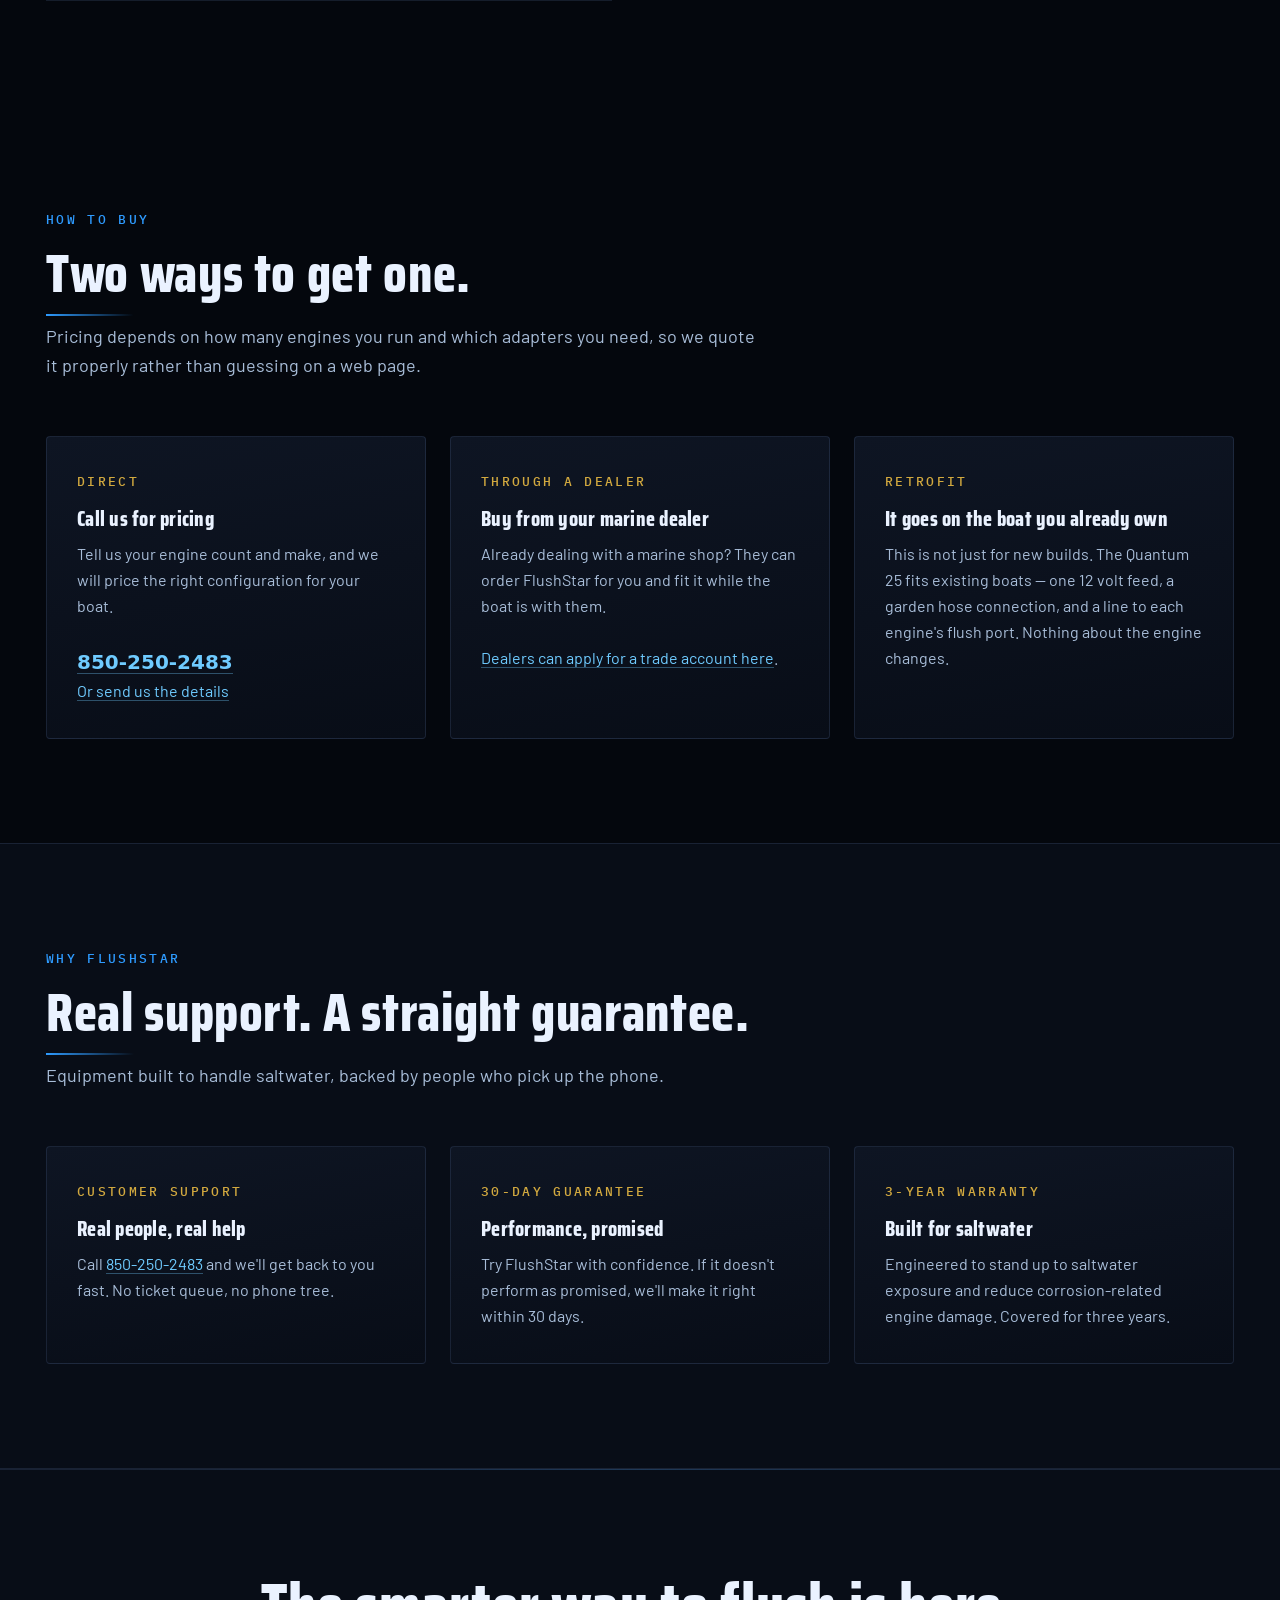
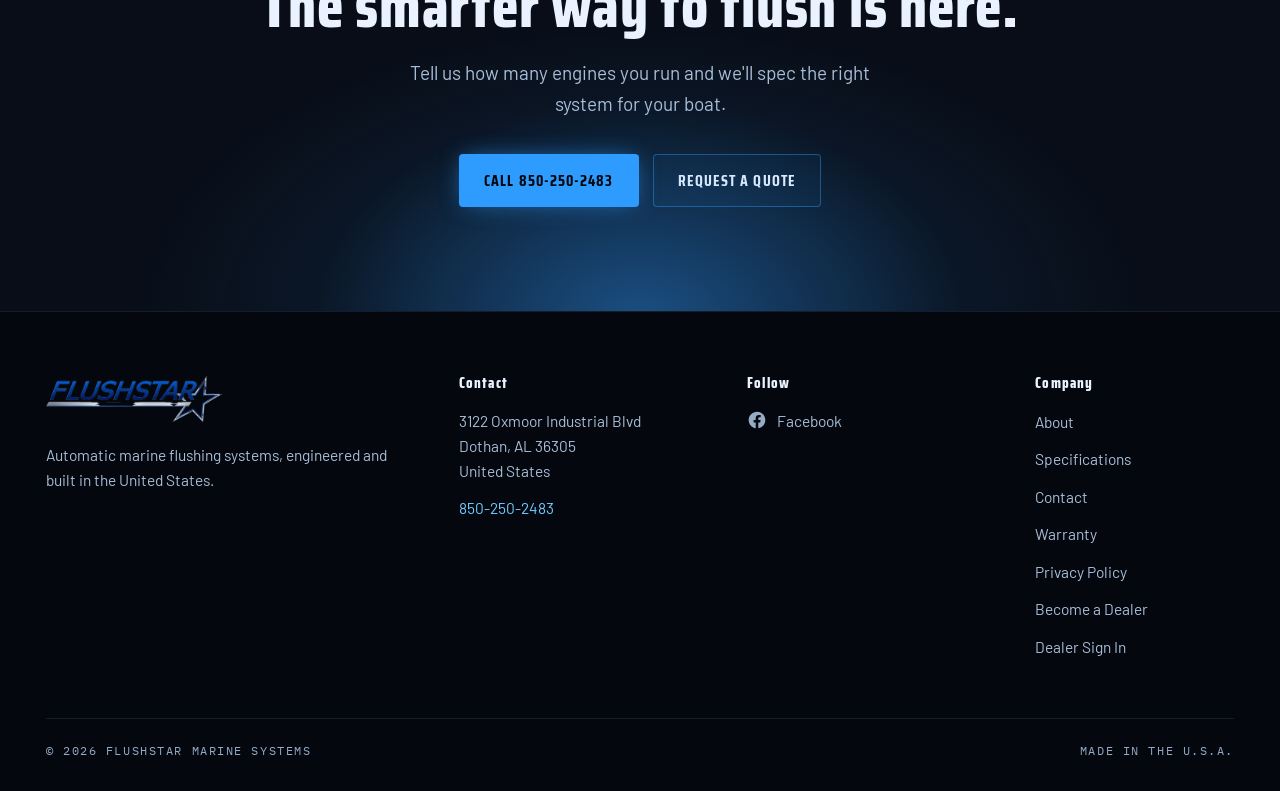
==== commit d03010a0: "Warranty page, cache busting, one Plug n Play, apex redirect, business data The mobile report first," ====
--- a/index.html
+++ b/index.html
@@ -33,7 +33,46 @@
 <link rel="preconnect" href="https://fonts.googleapis.com">
 <link rel="preconnect" href="https://fonts.gstatic.com" crossorigin>
 <link href="https://fonts.googleapis.com/css2?family=Saira+Condensed:wght@500;600;700;800&family=Barlow:wght@400;500;600&family=IBM+Plex+Mono:wght@400;500;600&display=swap" rel="stylesheet">
-<link rel="stylesheet" href="style.css">
+<link rel="stylesheet" href="style.css?v=7">
+<script type="application/ld+json">
+{
+  "@context": "https://schema.org",
+  "@type": "Organization",
+  "@id": "https://www.flushstarmarine.com/#organization",
+  "name": "FlushStar Marine Systems",
+  "url": "https://www.flushstarmarine.com/",
+  "logo": "https://www.flushstarmarine.com/img/logo.png",
+  "image": "https://www.flushstarmarine.com/og-image.jpg",
+  "description": "Automatic marine flushing systems for outboard engines. One push-button cycle clears salt, sand and mineral buildup from the full cooling circuit of up to six engines, with no engine run time.",
+  "telephone": "+1-850-250-2483",
+  "email": "customercare@flushstarmarine.com",
+  "address": {
+    "@type": "PostalAddress",
+    "streetAddress": "3122 Oxmoor Industrial Blvd",
+    "addressLocality": "Dothan",
+    "addressRegion": "AL",
+    "postalCode": "36305",
+    "addressCountry": "US"
+  },
+  "sameAs": [
+    "https://www.facebook.com/61574393173912"
+  ],
+  "makesOffer": {
+    "@type": "Offer",
+    "itemOffered": {
+      "@type": "Product",
+      "name": "FlushStar Quantum 25",
+      "description": "Automatic marine flushing system. Flushes 1 to 6 outboard engines in one push-button cycle.",
+      "brand": {
+        "@type": "Brand",
+        "name": "FlushStar Marine Systems"
+      },
+      "image": "https://www.flushstarmarine.com/img/manifold.jpg"
+    }
+  }
+}
+</script>
+
 </head>
 <body>
 <div class="progress" id="progress"></div>
@@ -43,10 +82,10 @@
   <div class="ticker-in">
     <span>Made in the U.S.A.</span><span>Engineering saltwater flush systems</span>
     <span>3-year limited warranty</span><span>Flushes 1 to 6 engines</span>
-    <span>12VDC plug &amp; play</span><span>No engine operation required</span>
+    <span>12VDC Plug n Play</span><span>No engine operation required</span>
     <span>Made in the U.S.A.</span><span>Engineering saltwater flush systems</span>
     <span>3-year limited warranty</span><span>Flushes 1 to 6 engines</span>
-    <span>12VDC plug &amp; play</span><span>No engine operation required</span>
+    <span>12VDC Plug n Play</span><span>No engine operation required</span>
   </div>
 </div>
 
@@ -60,6 +99,7 @@
       <a href="#system">The System</a>
       <a href="#specs">Specs</a>
       <a href="#buy">How to Buy</a>
+      <a href="warranty.html">Warranty</a>
       <a href="about.html">About</a>
       <a href="contact.php">Contact</a>
       <a href="dealer-apply.php">Dealers</a>
@@ -112,7 +152,7 @@
       </div>
       <div class="spec-strip">
         <div><b><span class="tick">&#10003;</span>1&ndash;6</b><small>Engines flushed</small></div>
-        <div><b><span class="tick">&#10003;</span>12VDC</b><small>Plug &amp; play</small></div>
+        <div><b><span class="tick">&#10003;</span>12VDC</b><small>Plug n Play</small></div>
         <div><b><span class="tick">&#10003;</span>0 min</b><small>Engine run time</small></div>
         <div><b><span class="tick">&#10003;</span>3 yr</b><small>Limited warranty</small></div>
       </div>
@@ -310,7 +350,7 @@
       </div>
       <div class="feat">
         <svg viewBox="0 0 24 24"><path d="M13 2L4 14h7l-1 8 9-12h-7z"/></svg>
-        <h3>12VDC plug &amp; play</h3><p>Runs off boat power. No extra programming to set up.</p>
+        <h3>12VDC Plug n Play</h3><p>Runs off boat power. No extra programming to set up.</p>
       </div>
       <div class="feat">
         <svg viewBox="0 0 24 24"><path d="M12 3l2.6 5.6 6 .8-4.4 4.2 1.1 6L12 16.8 6.7 19.6l1.1-6L3.4 9.4l6-.8z"/></svg>
@@ -480,6 +520,7 @@
           <li><a href="about.html">About</a></li>
           <li><a href="#specs">Specifications</a></li>
           <li><a href="contact.php">Contact</a></li>
+          <li><a href="warranty.html">Warranty</a></li>
           <li><a href="privacy.html">Privacy Policy</a></li>
           <li><a href="dealer-apply.php">Become a Dealer</a></li>
           <li><a href="dealer/login.php">Dealer Sign In</a></li>
--- a/style.css
+++ b/style.css
@@ -88,6 +88,12 @@
   background:linear-gradient(90deg,var(--abyss) 6%,rgba(4,7,13,.9) 38%,rgba(4,7,13,.28) 72%,rgba(4,7,13,.72)),
              linear-gradient(0deg,var(--abyss),transparent 42%)}
 .hero-in{position:relative;z-index:2;padding:96px 0 122px;max-width:730px}
+/* .hero is display:flex, which makes .wrap a flex item and therefore
+   shrink-to-fit rather than the usual 1240 grid. It had been sized by whatever
+   the longest headline happened to be; when the headline got shorter the block
+   narrowed to 593px and the fourth stat dropped onto its own row. Pin it to the
+   width .hero-in actually asks for (730 + the wrap's 2x26 padding). */
+.hero .wrap{min-width:min(782px,100%)}
 .eyebrow{display:inline-flex;align-items:center;gap:11px;color:var(--volt-hot);margin-bottom:26px}
 .eyebrow::before{content:"";width:34px;height:1px;background:var(--volt)}
 h1{font-size:clamp(44px,6.6vw,86px);letter-spacing:-.012em}
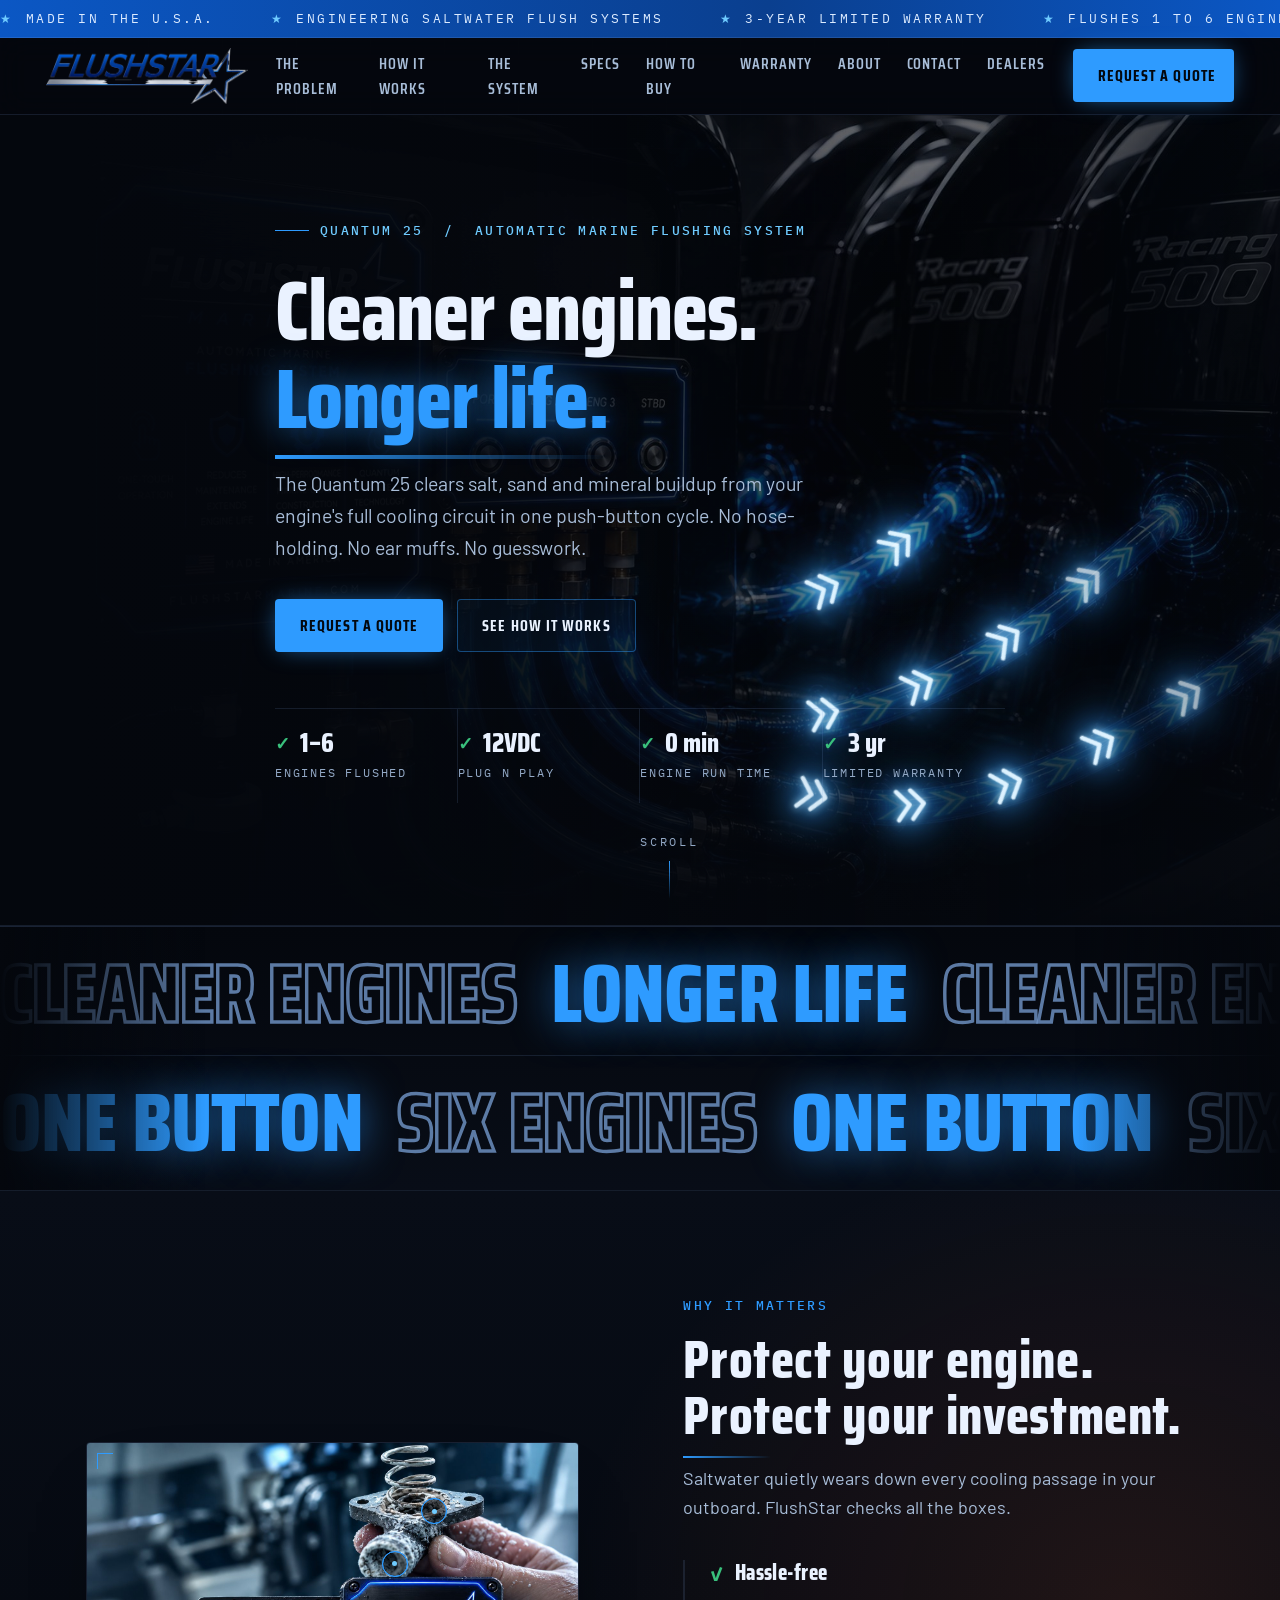
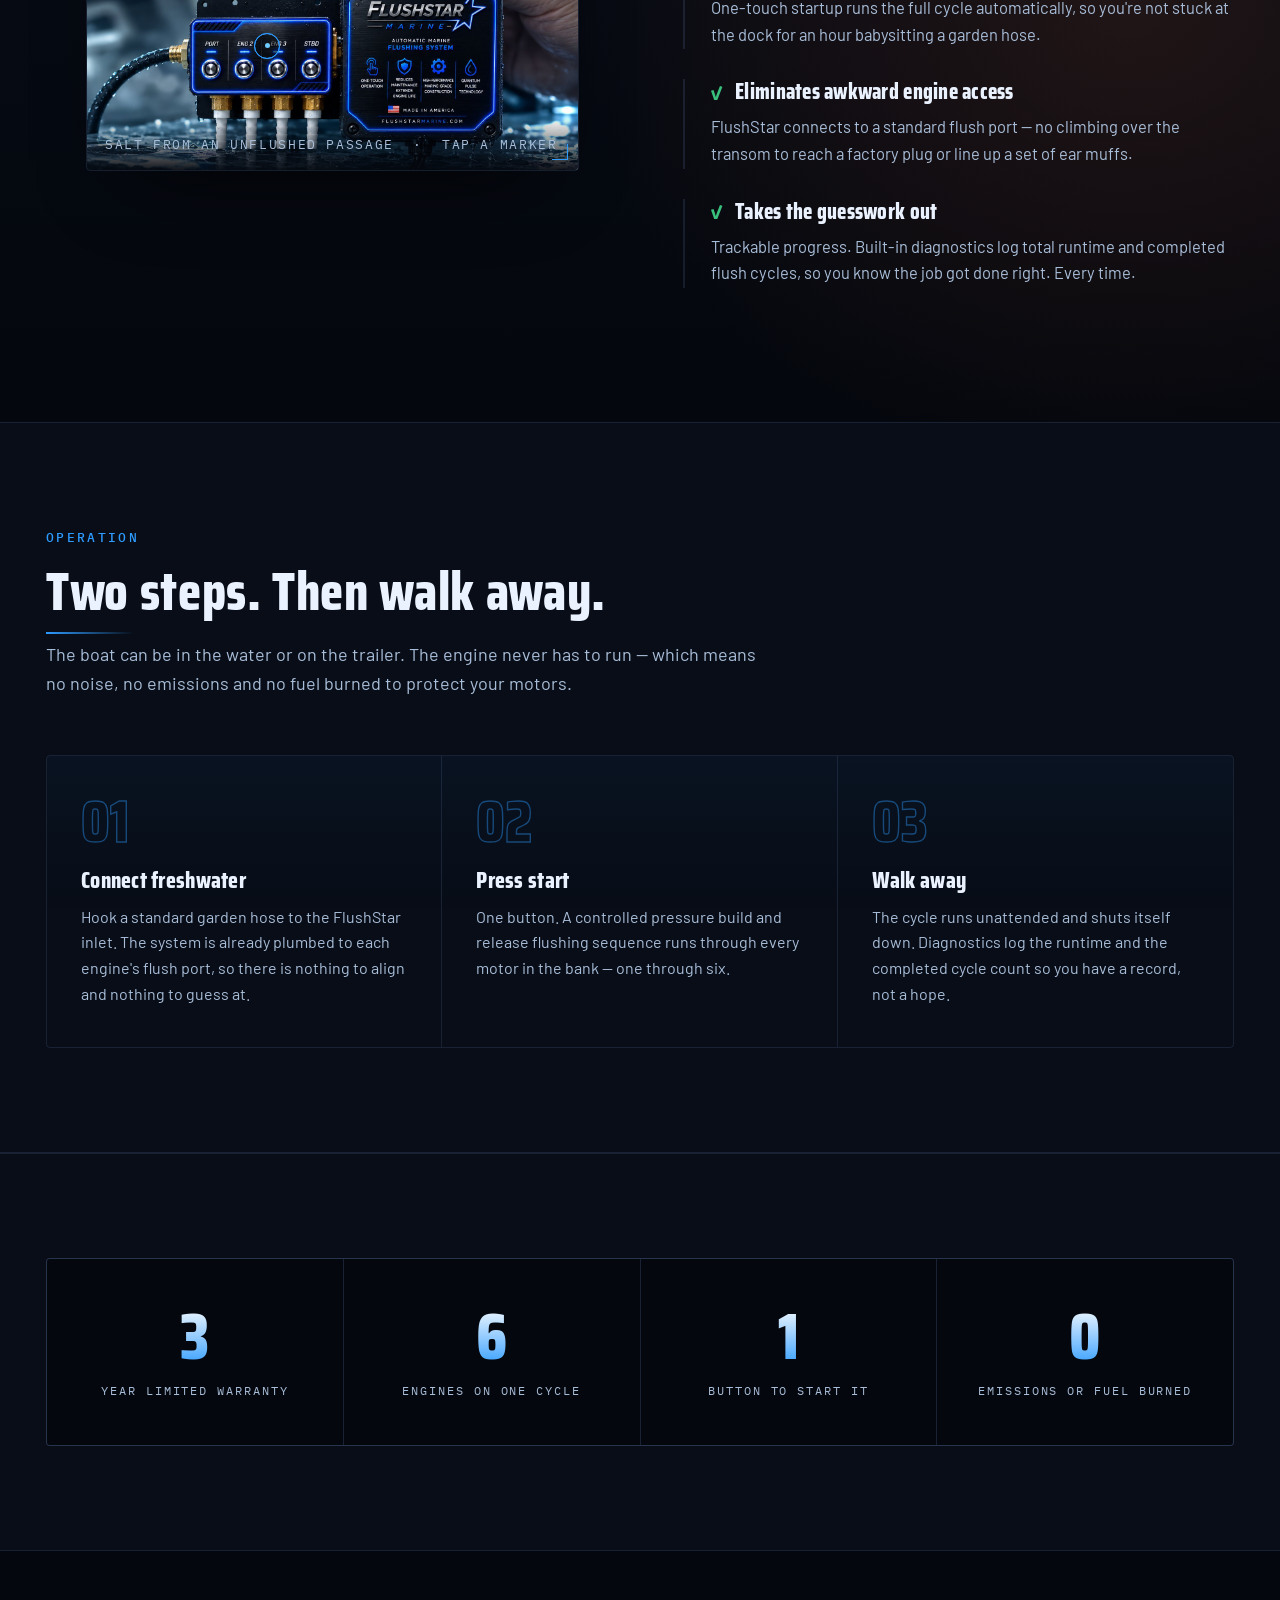
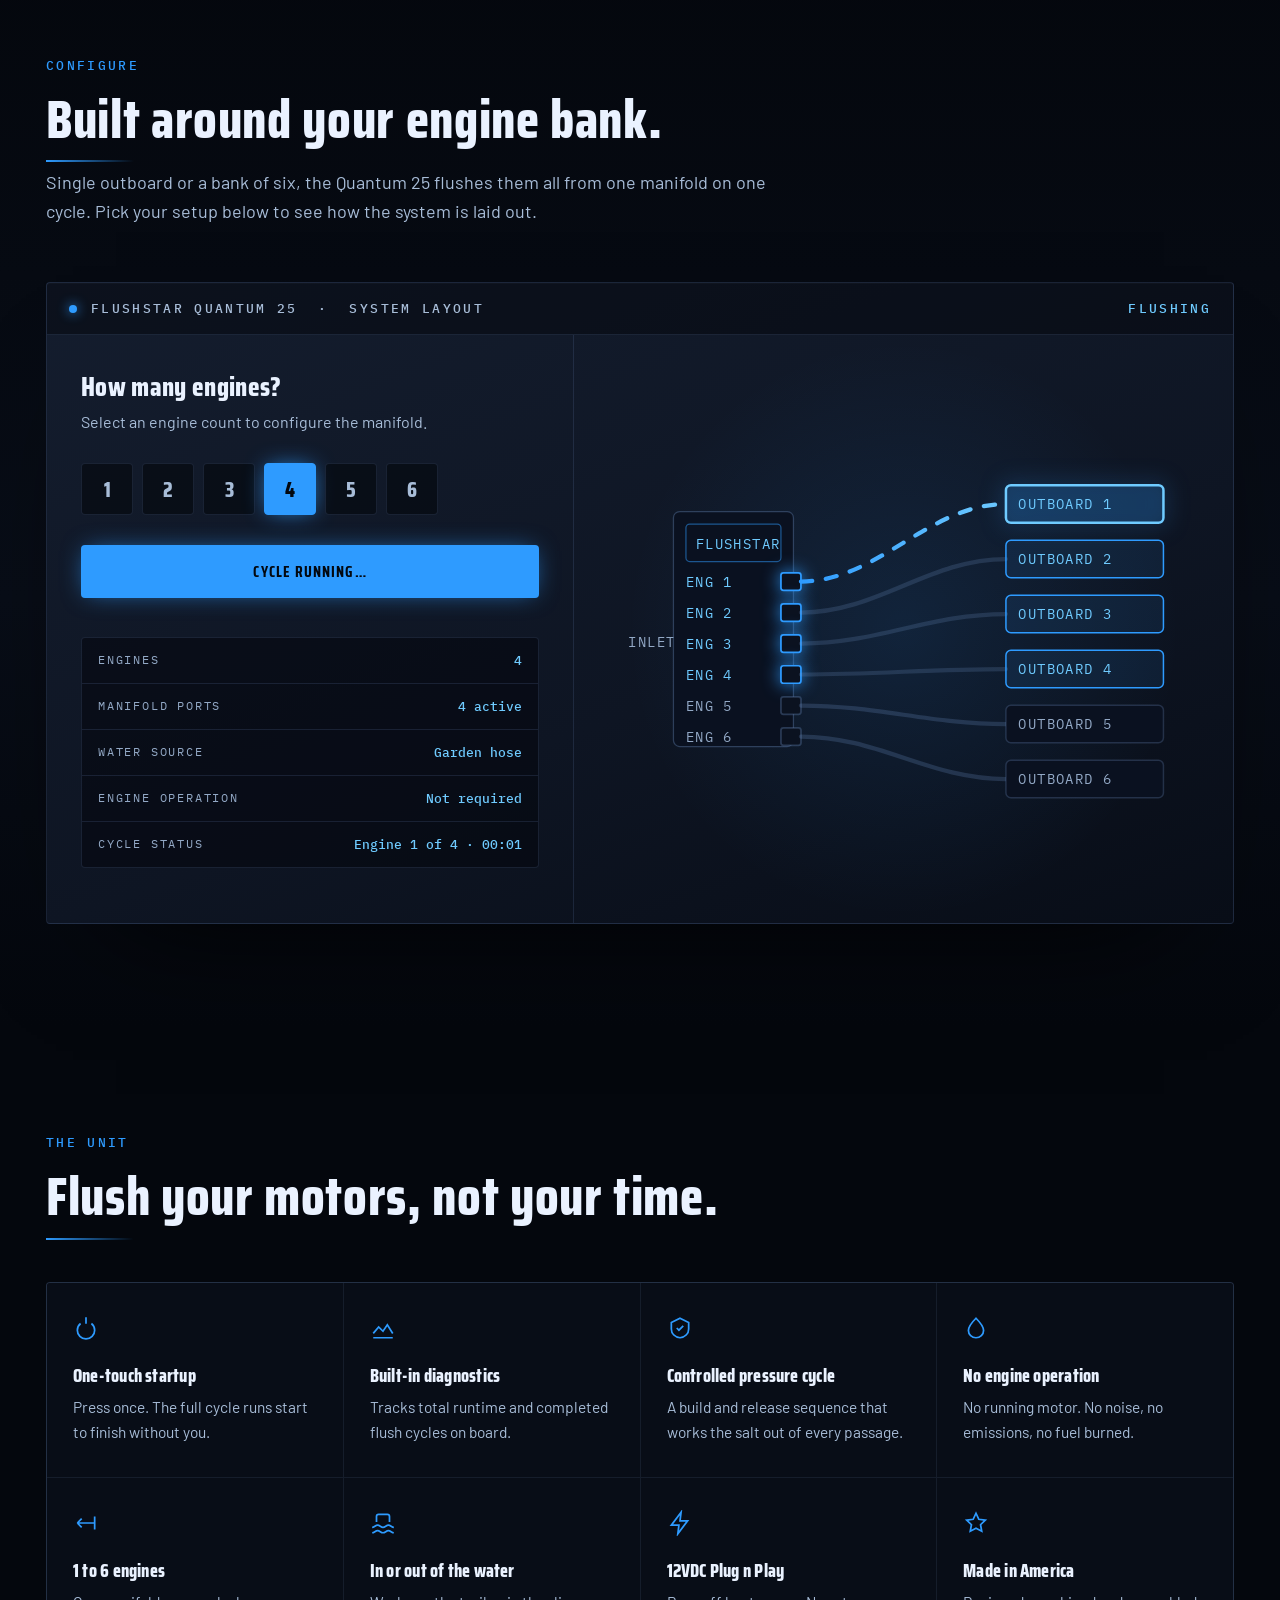
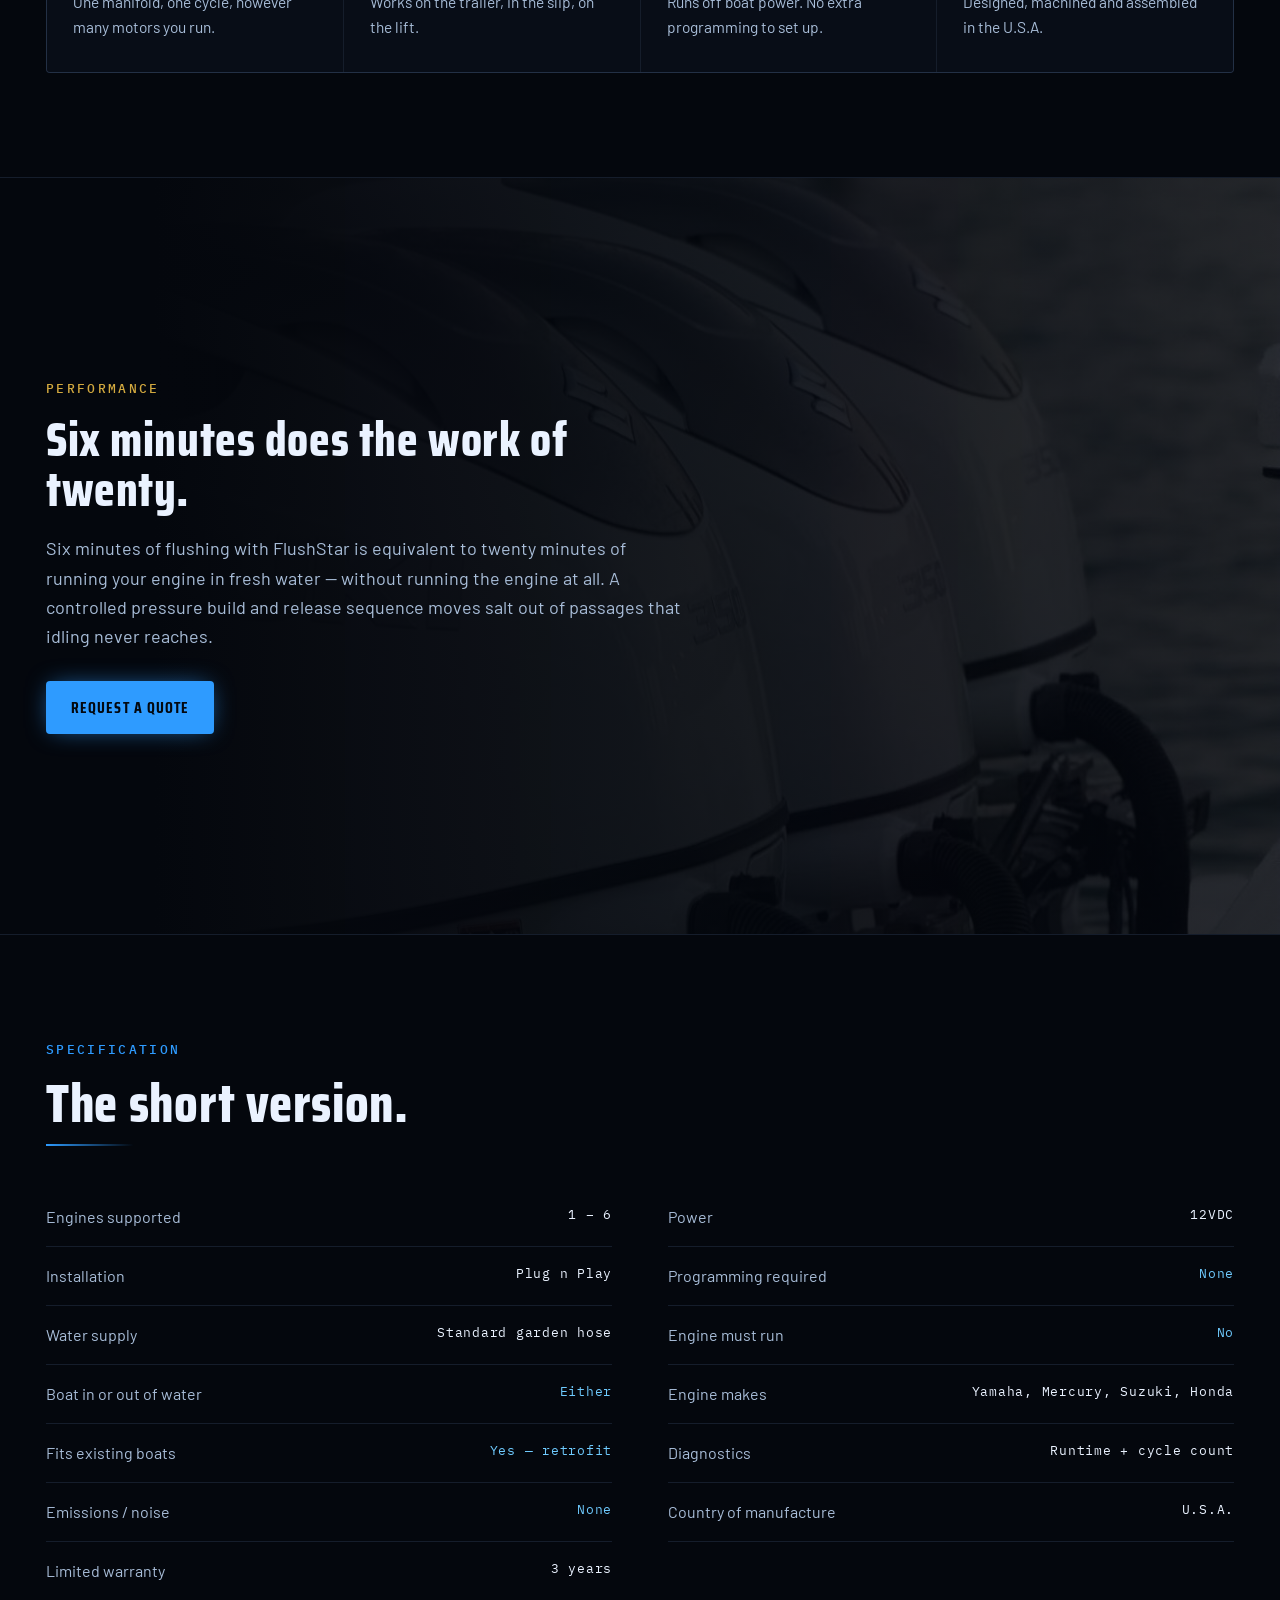
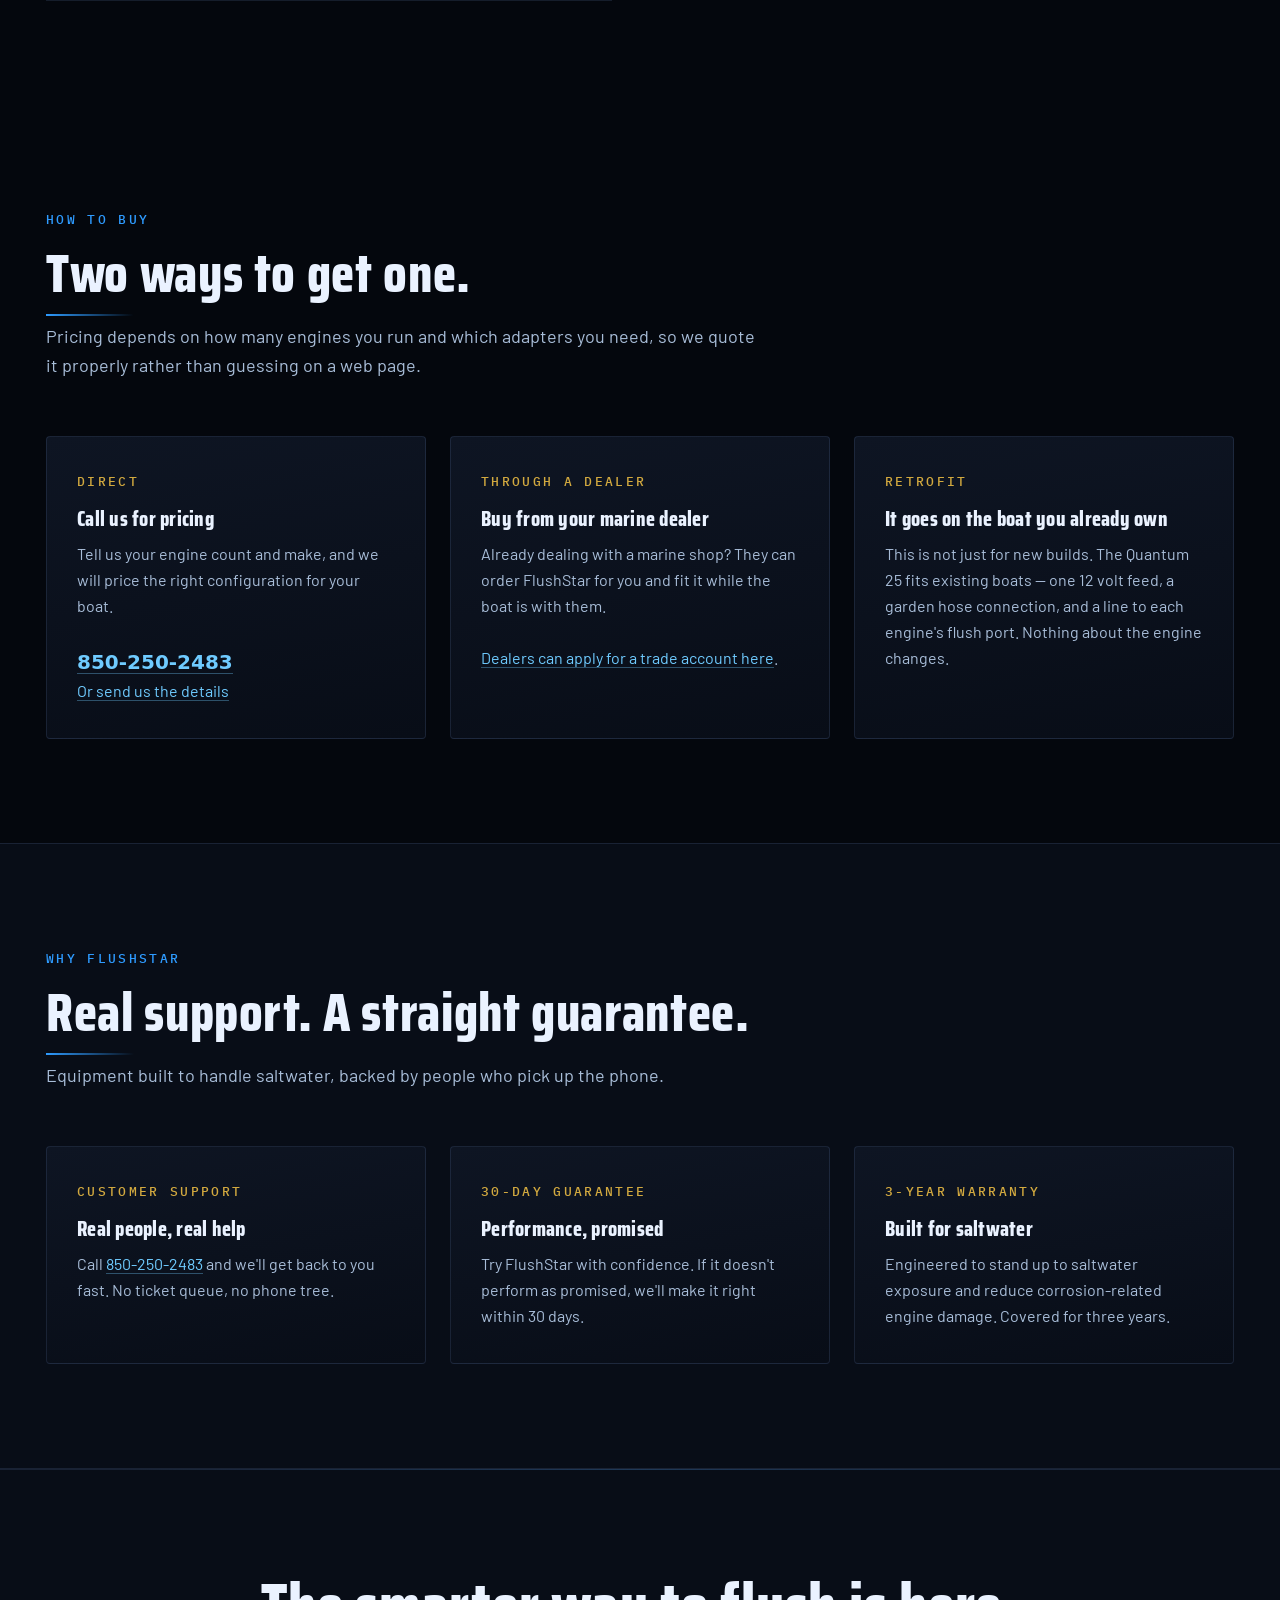
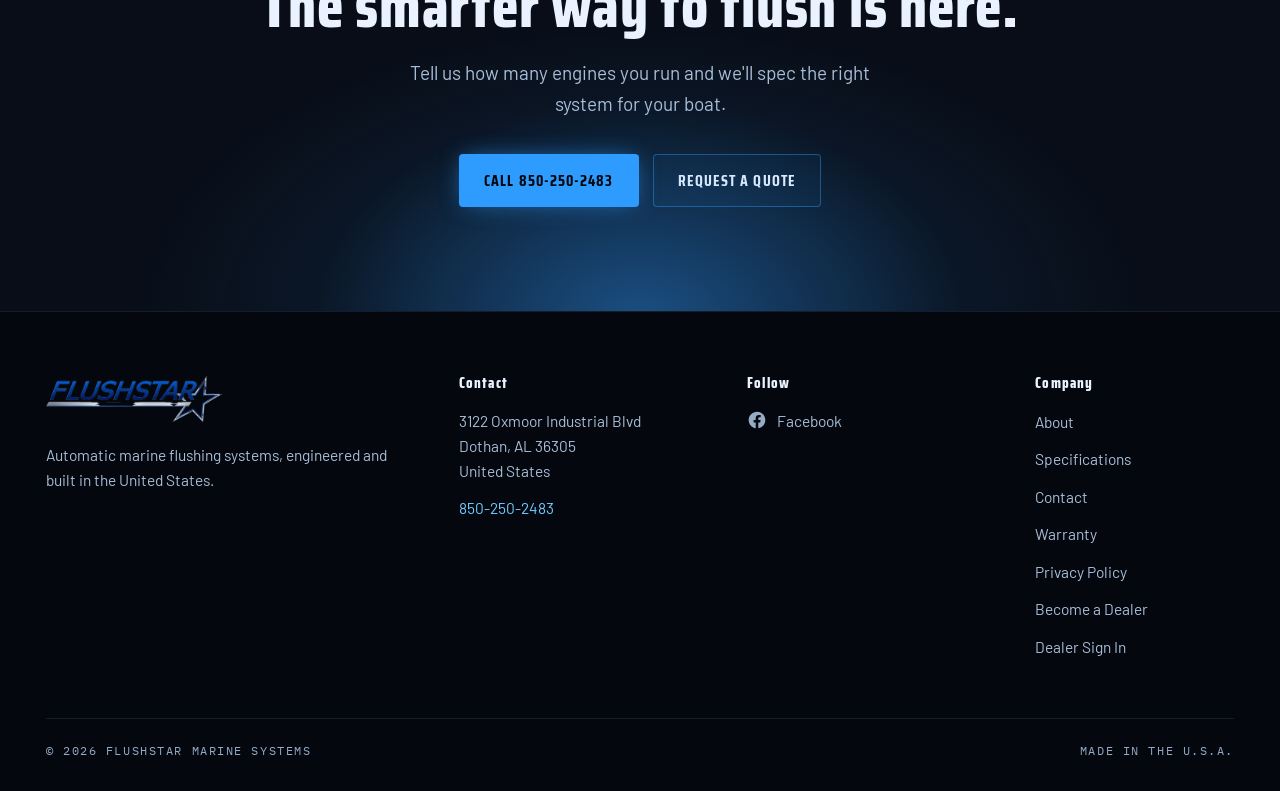
==== commit 5acbe51a: "Make the outlined marquee words readable FlushStar could barely see the outlined words in the scroll" ====
--- a/index.html
+++ b/index.html
@@ -33,7 +33,7 @@
 <link rel="preconnect" href="https://fonts.googleapis.com">
 <link rel="preconnect" href="https://fonts.gstatic.com" crossorigin>
 <link href="https://fonts.googleapis.com/css2?family=Saira+Condensed:wght@500;600;700;800&family=Barlow:wght@400;500;600&family=IBM+Plex+Mono:wght@400;500;600&display=swap" rel="stylesheet">
-<link rel="stylesheet" href="style.css?v=7">
+<link rel="stylesheet" href="style.css?v=8">
 <script type="application/ld+json">
 {
   "@context": "https://schema.org",
--- a/style.css
+++ b/style.css
@@ -379,7 +379,14 @@
 .kin-row{display:flex;white-space:nowrap;gap:0;padding:26px 0}
 .kin-row b{font-family:'Saira Condensed',sans-serif;font-weight:800;text-transform:uppercase;
   font-size:clamp(38px,6.4vw,84px);line-height:1;letter-spacing:-.01em;padding-right:34px;
-  color:transparent;-webkit-text-stroke:1.3px rgba(126,166,222,.34)}
+  color:transparent;
+  /* The outline was 1.3px at 34% alpha, which measures 1.83:1 against the band
+     and was unreadable on a phone. 72% lands at 4.5:1 - clearly legible but
+     still below the solid words at 7:1, so the hierarchy survives.
+     The shorthand carries a flat 2.4px for browsers without max(); the line
+     after it scales the stroke with the type where max() is supported. */
+  -webkit-text-stroke:2.4px rgba(126,166,222,.72);
+  -webkit-text-stroke-width:max(2.4px,.042em)}
 .kin-row b.kin-hot{color:var(--volt);-webkit-text-stroke:0;text-shadow:0 0 40px rgba(46,155,255,.6)}
 .kin-a{animation:kin 26s linear infinite}
 .kin-b{animation:kin 34s linear infinite reverse}
